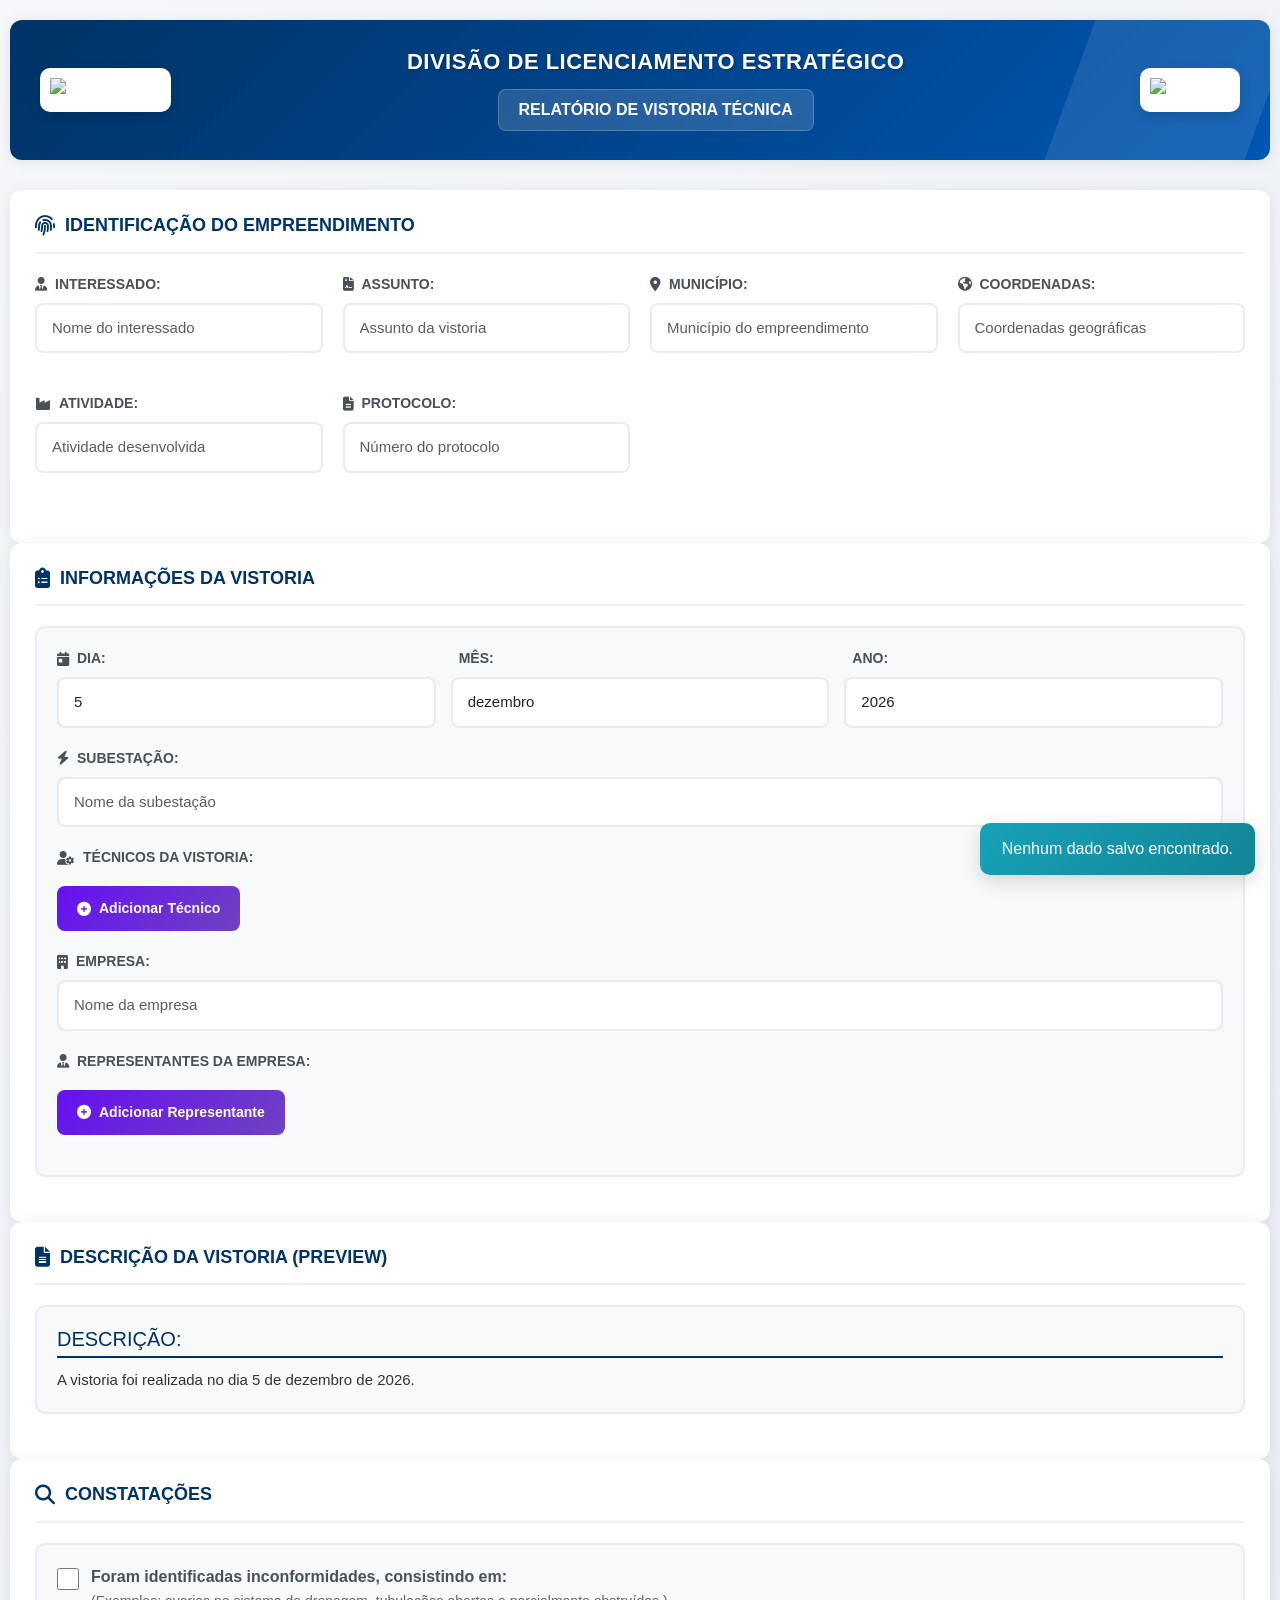
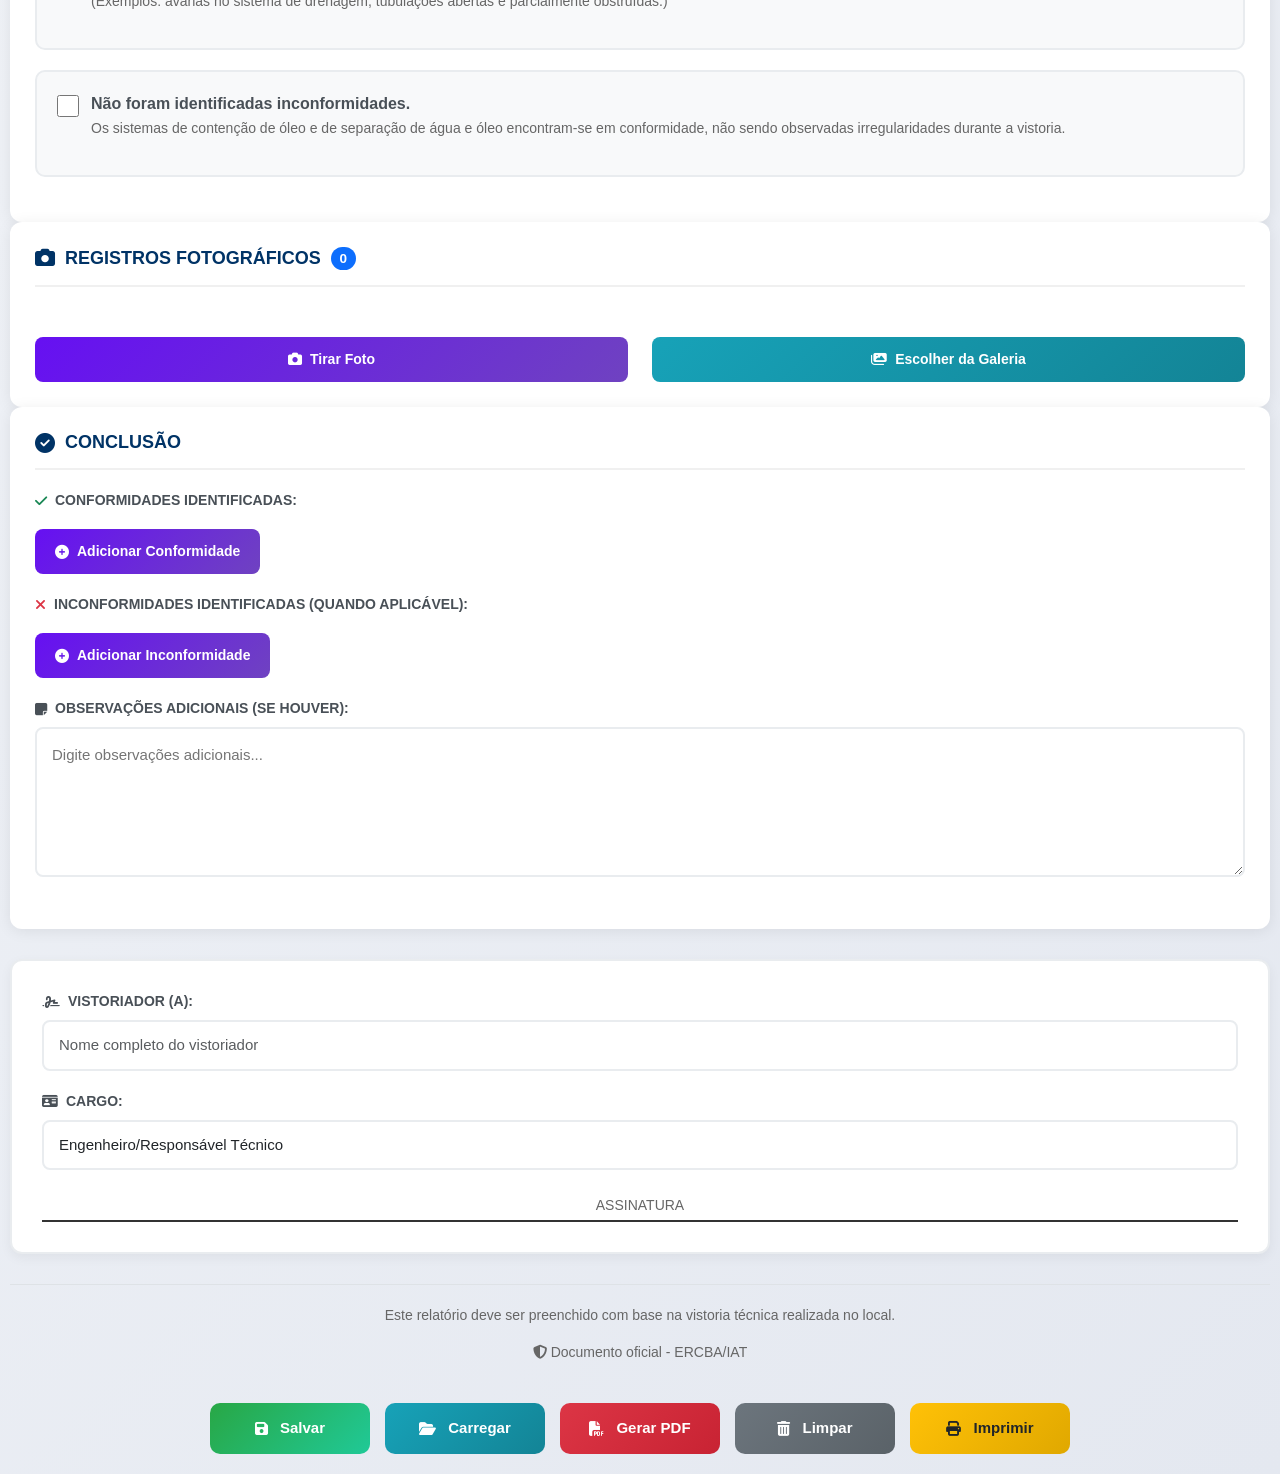
==== formulario1.html @ 63bc5446 "Update formulario1.html" ====
<!DOCTYPE html>
<html lang="pt-BR">
<head>
  <meta charset="UTF-8">
  <meta name="viewport" content="width=device-width, initial-scale=1.0">
  <title>Relatório de Vistoria Técnica - Subestação</title>
  <link href="https://cdn.jsdelivr.net/npm/bootstrap@5.1.3/dist/css/bootstrap.min.css" rel="stylesheet">
  <script src="https://cdnjs.cloudflare.com/ajax/libs/jspdf/2.5.1/jspdf.umd.min.js"></script>
  <link rel="stylesheet" href="https://cdnjs.cloudflare.com/ajax/libs/font-awesome/6.4.0/css/all.min.css">
  <style>
    :root {
      --primary-color: #003366;
      --secondary-color: #0056b3;
      --accent-color: #28a745;
      --light-bg: #f8fafc;
      --card-shadow: 0 2px 15px rgba(0, 0, 0, 0.08);
      --border-radius: 12px;
    }

    body {
      font-family: 'Arial', 'Segoe UI', 'Helvetica Neue', sans-serif;
      background: linear-gradient(135deg, #f5f7fa 0%, #e4e8f0 100%);
      min-height: 100vh;
      padding: 20px 10px;
      color: #333;
      -webkit-tap-highlight-color: transparent;
    }

    .dashboard-container {
      max-width: 1400px;
      margin: 0 auto;
    }

    /* Header Moderno com Logos nos lados */
    .dashboard-header {
      background: linear-gradient(135deg, var(--primary-color), var(--secondary-color));
      color: white;
      padding: 20px 30px;
      border-radius: var(--border-radius);
      margin-bottom: 30px;
      box-shadow: var(--card-shadow);
      position: relative;
      overflow: hidden;
      display: flex;
      align-items: center;
      justify-content: space-between;
      min-height: 140px;
    }

    .dashboard-header::before {
      content: '';
      position: absolute;
      top: 0;
      right: 0;
      width: 200px;
      height: 100%;
      background: rgba(255, 255, 255, 0.1);
      transform: skewX(-20deg);
      z-index: 1;
    }

    .logo-left, .logo-right {
      position: relative;
      z-index: 2;
      flex: 0 0 auto;
    }

    .logo-img {
      height: 90px;
      width: auto;
      object-fit: contain;
      background: white;
      padding: 10px;
      border-radius: 10px;
      box-shadow: 0 4px 12px rgba(0, 0, 0, 0.15);
      transition: transform 0.3s ease;
    }

    .logo-img:hover {
      transform: scale(1.05);
    }

    .org-info {
      position: relative;
      z-index: 2;
      text-align: center;
      flex: 1;
      padding: 0 30px;
    }

    .org-title {
      font-size: 22px;
      font-weight: 700;
      margin-bottom: 5px;
      letter-spacing: 0.5px;
      text-shadow: 1px 1px 3px rgba(0, 0, 0, 0.3);
      font-family: 'Arial', sans-serif;
    }

    .report-title {
      font-size: 16px;
      background: rgba(255, 255, 255, 0.15);
      padding: 8px 20px;
      border-radius: 8px;
      display: inline-block;
      margin-top: 8px;
      font-weight: 600;
      backdrop-filter: blur(10px);
      border: 1px solid rgba(255, 255, 255, 0.2);
      font-family: 'Arial', sans-serif;
    }

    /* Layout em Grid */
    .dashboard-grid {
      display: grid;
      grid-template-columns: 1fr;
      gap: 25px;
      margin-bottom: 30px;
    }

    /* Cards Modernos */
    .dashboard-card {
      background: white;
      border-radius: var(--border-radius);
      padding: 25px;
      box-shadow: var(--card-shadow);
      border: none;
      transition: transform 0.3s ease, box-shadow 0.3s ease;
      height: 100%;
    }

    .dashboard-card:hover {
      transform: translateY(-5px);
      box-shadow: 0 8px 25px rgba(0, 0, 0, 0.12);
    }

    .card-header {
      display: flex;
      align-items: center;
      justify-content: space-between;
      margin-bottom: 20px;
      padding-bottom: 15px;
      border-bottom: 2px solid #f0f0f0;
    }

    .card-title {
      font-size: 18px;
      font-weight: 700;
      color: var(--primary-color);
      margin: 0;
      display: flex;
      align-items: center;
      gap: 10px;
      font-family: 'Arial', sans-serif;
    }

    .card-title i {
      font-size: 20px;
    }

    /* Formulário */
    .form-grid {
      display: grid;
      grid-template-columns: repeat(auto-fit, minmax(280px, 1fr));
      gap: 20px;
      margin-bottom: 25px;
    }

    .form-group {
      margin-bottom: 20px;
    }

    .form-label {
      font-weight: 600;
      color: #495057;
      margin-bottom: 8px;
      font-size: 14px;
      display: flex;
      align-items: center;
      gap: 8px;
      font-family: 'Arial', sans-serif;
    }

    .form-control {
      border: 2px solid #e9ecef;
      border-radius: 8px;
      padding: 12px 15px;
      transition: all 0.3s;
      font-size: 15px;
      height: auto;
      -webkit-appearance: none;
      appearance: none;
      font-family: 'Arial', sans-serif;
    }

    .form-control:focus {
      border-color: var(--primary-color);
      box-shadow: 0 0 0 3px rgba(0, 51, 102, 0.1);
      outline: none;
    }

    /* Preview do texto gerado */
    .texto-preview {
      background: #f8f9fa;
      padding: 20px;
      border-radius: 10px;
      border: 2px solid #e9ecef;
      margin: 20px 0;
      font-size: 15px;
      line-height: 1.6;
      color: #333;
      text-align: justify;
      white-space: pre-line;
      max-height: 300px;
      overflow-y: auto;
      -webkit-overflow-scrolling: touch;
      font-family: 'Arial', sans-serif;
    }

    .texto-preview h5 {
      color: var(--primary-color);
      margin-bottom: 10px;
      border-bottom: 2px solid var(--primary-color);
      padding-bottom: 5px;
      font-family: 'Arial', sans-serif;
    }

    /* Checkboxes com descrição */
    .checkbox-group {
      display: flex;
      flex-direction: column;
      gap: 20px;
      margin: 20px 0;
    }

    .checkbox-container {
      background: #f8f9fa;
      padding: 20px;
      border-radius: 10px;
      border: 2px solid #e9ecef;
      transition: all 0.3s;
    }

    .checkbox-container.checked {
      border-color: var(--primary-color);
      background: rgba(0, 51, 102, 0.05);
    }

    .checkbox-option {
      display: flex;
      align-items: flex-start;
      gap: 12px;
      cursor: pointer;
      margin-bottom: 15px;
    }

    .checkbox-option input[type="checkbox"] {
      width: 22px;
      height: 22px;
      cursor: pointer;
      accent-color: var(--primary-color);
      margin-top: 3px;
      flex-shrink: 0;
    }

    .checkbox-text {
      margin: 0;
      cursor: pointer;
      font-weight: 500;
      color: #495057;
      line-height: 1.5;
      flex: 1;
      font-family: 'Arial', sans-serif;
    }

    .checkbox-description {
      margin-top: 15px;
      padding-left: 32px;
    }

    .checkbox-description textarea {
      width: 100%;
      min-height: 100px;
      border: 2px solid #e9ecef;
      border-radius: 8px;
      padding: 15px;
      font-size: 15px;
      resize: vertical;
      transition: all 0.3s;
      font-family: 'Arial', sans-serif;
      -webkit-appearance: none;
      appearance: none;
    }

    .checkbox-description textarea:focus {
      border-color: var(--primary-color);
      box-shadow: 0 0 0 3px rgba(0, 51, 102, 0.1);
      outline: none;
    }

    /* Textarea grandes */
    .large-textarea {
      min-height: 150px;
      width: 100%;
      border: 2px solid #e9ecef;
      border-radius: 8px;
      padding: 15px;
      font-size: 15px;
      resize: vertical;
      transition: all 0.3s;
      font-family: 'Arial', sans-serif;
      -webkit-appearance: none;
      appearance: none;
    }

    .large-textarea:focus {
      border-color: var(--primary-color);
      box-shadow: 0 0 0 3px rgba(0, 51, 102, 0.1);
      outline: none;
    }

    /* Lista de campos */
    .field-list {
      display: flex;
      flex-direction: column;
      gap: 15px;
      margin: 20px 0;
    }

    .field-item {
      display: flex;
      align-items: center;
      gap: 10px;
    }

    .field-number {
      background: var(--primary-color);
      color: white;
      width: 30px;
      height: 30px;
      border-radius: 50%;
      display: flex;
      align-items: center;
      justify-content: center;
      font-weight: bold;
      font-size: 14px;
      flex-shrink: 0;
      font-family: 'Arial', sans-serif;
    }

    .field-input {
      flex: 1;
      border: 2px solid #e9ecef;
      border-radius: 8px;
      padding: 12px 15px;
      font-size: 15px;
      transition: all 0.3s;
      -webkit-appearance: none;
      appearance: none;
      font-family: 'Arial', sans-serif;
    }

    .field-input:focus {
      border-color: var(--primary-color);
      box-shadow: 0 0 0 3px rgba(0, 51, 102, 0.1);
      outline: none;
    }

    /* Botões de Adicionar/Remover */
    .btn-add-field {
      background: linear-gradient(135deg, #6610f2, #6f42c1);
      color: white;
      padding: 12px 20px;
      border-radius: 8px;
      font-weight: 600;
      display: inline-flex;
      align-items: center;
      gap: 8px;
      transition: all 0.3s ease;
      border: none;
      cursor: pointer;
      font-size: 14px;
      margin-top: 10px;
      -webkit-tap-highlight-color: transparent;
      font-family: 'Arial', sans-serif;
    }

    .btn-add-field:hover {
      transform: translateY(-2px);
      box-shadow: 0 6px 15px rgba(102, 16, 242, 0.3);
    }

    .btn-remove-field {
      background: linear-gradient(135deg, #dc3545, #c82333);
      color: white;
      padding: 8px 14px;
      border-radius: 6px;
      font-weight: 500;
      display: inline-flex;
      align-items: center;
      gap: 5px;
      transition: all 0.3s ease;
      border: none;
      cursor: pointer;
      font-size: 12px;
      margin-left: 10px;
      flex-shrink: 0;
      -webkit-tap-highlight-color: transparent;
      font-family: 'Arial', sans-serif;
    }

    .btn-remove-field:hover {
      transform: translateY(-2px);
      box-shadow: 0 4px 10px rgba(220, 53, 69, 0.3);
    }

    /* Galeria de Fotos - MATRIZ DE 4 COLUNAS */
    .foto-gallery {
      display: grid;
      grid-template-columns: repeat(4, 1fr);
      gap: 15px;
      margin: 20px 0;
    }

    @media (max-width: 1200px) {
      .foto-gallery {
        grid-template-columns: repeat(3, 1fr);
      }
    }

    @media (max-width: 900px) {
      .foto-gallery {
        grid-template-columns: repeat(2, 1fr);
      }
    }

    @media (max-width: 600px) {
      .foto-gallery {
        grid-template-columns: 1fr;
      }
    }

    .foto-item {
      position: relative;
      border-radius: 8px;
      overflow: hidden;
      box-shadow: 0 3px 10px rgba(0, 0, 0, 0.1);
      transition: transform 0.3s ease;
      background: #f8f9fa;
      display: flex;
      flex-direction: column;
      height: 100%;
    }

    .foto-item:hover {
      transform: translateY(-5px);
      box-shadow: 0 5px 15px rgba(0, 0, 0, 0.2);
    }

    .foto-preview {
      width: 100%;
      height: 150px;
      background: #f8f9fa;
      display: flex;
      align-items: center;
      justify-content: center;
      color: #6c757d;
      overflow: hidden;
      position: relative;
    }

    .foto-preview::before {
      content: '';
      position: absolute;
      top: 0;
      left: 0;
      right: 0;
      bottom: 0;
      background: linear-gradient(45deg, rgba(0,0,0,0.02) 0%, rgba(0,0,0,0) 100%);
      pointer-events: none;
    }

    .foto-preview img {
      width: 100%;
      height: 100%;
      object-fit: cover;
      display: block;
      transition: transform 0.3s ease;
    }

    .foto-item:hover .foto-preview img {
      transform: scale(1.05);
    }

    .foto-actions {
      position: absolute;
      top: 10px;
      right: 10px;
      display: flex;
      gap: 5px;
      z-index: 10;
      opacity: 0;
      transition: opacity 0.3s ease;
    }

    .foto-item:hover .foto-actions {
      opacity: 1;
    }

    .foto-action-btn {
      background: rgba(0, 0, 0, 0.7);
      color: white;
      border: none;
      width: 32px;
      height: 32px;
      border-radius: 50%;
      display: flex;
      align-items: center;
      justify-content: center;
      cursor: pointer;
      transition: all 0.3s;
      font-size: 14px;
      -webkit-tap-highlight-color: transparent;
    }

    .foto-action-btn:hover {
      background: rgba(220, 53, 69, 0.9);
      transform: scale(1.1);
    }

    .foto-description {
      padding: 12px;
      background: white;
      border-top: 1px solid #e9ecef;
      flex-grow: 1;
    }

    .foto-description input {
      width: 100%;
      border: 1px solid #e9ecef;
      border-radius: 4px;
      padding: 8px 10px;
      font-size: 13px;
      -webkit-appearance: none;
      appearance: none;
      font-family: 'Arial', sans-serif;
      transition: all 0.3s;
    }

    .foto-description input:focus {
      border-color: var(--primary-color);
      outline: none;
      box-shadow: 0 0 0 2px rgba(0, 51, 102, 0.1);
    }

    .foto-number {
      position: absolute;
      top: 10px;
      left: 10px;
      background: var(--primary-color);
      color: white;
      width: 24px;
      height: 24px;
      border-radius: 50%;
      display: flex;
      align-items: center;
      justify-content: center;
      font-size: 12px;
      font-weight: bold;
      z-index: 10;
      box-shadow: 0 2px 5px rgba(0,0,0,0.2);
    }

    /* Botão de adicionar foto */
    .add-foto-btn {
      background: #f8f9fa;
      border: 2px dashed #6c757d;
      border-radius: 8px;
      width: 100%;
      min-height: 200px;
      display: flex;
      flex-direction: column;
      align-items: center;
      justify-content: center;
      color: #6c757d;
      cursor: pointer;
      transition: all 0.3s;
      -webkit-tap-highlight-color: transparent;
      padding: 20px;
      box-sizing: border-box;
      font-family: 'Arial', sans-serif;
    }

    .add-foto-btn:hover {
      border-color: var(--primary-color);
      color: var(--primary-color);
      background: rgba(0, 51, 102, 0.05);
    }

    .add-foto-btn i {
      font-size: 40px;
      margin-bottom: 15px;
    }

    .add-foto-btn span {
      font-size: 14px;
      font-weight: 600;
      text-align: center;
    }

    /* Input file invisível */
    .file-input-hidden {
      position: absolute;
      width: 1px;
      height: 1px;
      padding: 0;
      margin: -1px;
      overflow: hidden;
      clip: rect(0, 0, 0, 0);
      border: 0;
    }

    /* Assinatura */
    .assinatura-container {
      background: white;
      padding: 30px;
      border-radius: 12px;
      border: 2px solid #e9ecef;
      margin-top: 30px;
      box-shadow: 0 4px 12px rgba(0, 0, 0, 0.05);
    }

    .assinatura-line {
      height: 2px;
      background: #333;
      margin-top: 50px;
      position: relative;
    }

    .assinatura-text {
      position: absolute;
      top: -25px;
      left: 50%;
      transform: translateX(-50%);
      background: white;
      padding: 0 20px;
      font-weight: 500;
      color: #666;
      font-size: 14px;
      font-family: 'Arial', sans-serif;
    }

    /* Botões Modernos */
    .btn-group-custom {
      display: flex;
      gap: 15px;
      justify-content: center;
      margin-top: 40px;
      flex-wrap: wrap;
    }

    .btn-custom {
      padding: 14px 28px;
      border-radius: 10px;
      font-weight: 600;
      display: flex;
      align-items: center;
      gap: 12px;
      transition: all 0.3s ease;
      border: none;
      cursor: pointer;
      font-size: 15px;
      min-width: 160px;
      justify-content: center;
      -webkit-tap-highlight-color: transparent;
      font-family: 'Arial', sans-serif;
    }

    .btn-custom:active {
      transform: translateY(-2px);
    }

    .btn-save {
      background: linear-gradient(135deg, var(--accent-color), #20c997);
      color: white;
    }

    .btn-load {
      background: linear-gradient(135deg, #17a2b8, #138496);
      color: white;
    }

    .btn-pdf {
      background: linear-gradient(135deg, #dc3545, #c82333);
      color: white;
    }

    .btn-clear {
      background: linear-gradient(135deg, #6c757d, #5a6268);
      color: white;
    }

    .btn-print {
      background: linear-gradient(135deg, #ffc107, #e0a800);
      color: #212529;
    }

    /* Status Bar */
    .status-bar {
      position: fixed;
      bottom: 25px;
      right: 25px;
      background: var(--accent-color);
      color: white;
      padding: 14px 22px;
      border-radius: 10px;
      box-shadow: 0 6px 20px rgba(0, 0, 0, 0.15);
      display: none;
      z-index: 1000;
      font-weight: 500;
      animation: slideIn 0.3s ease;
      font-family: 'Arial', sans-serif;
    }

    @keyframes slideIn {
      from {
        transform: translateX(100%);
        opacity: 0;
      }
      to {
        transform: translateX(0);
        opacity: 1;
      }
    }

    /* Footer */
    .dashboard-footer {
      text-align: center;
      margin-top: 30px;
      padding-top: 20px;
      border-top: 1px solid #dee2e6;
      color: #666;
      font-size: 14px;
      font-family: 'Arial', sans-serif;
    }

    /* Seção de Data */
    .data-section {
      background: #f8f9fa;
      padding: 20px;
      border-radius: 10px;
      margin: 20px 0;
      border: 2px solid #e9ecef;
    }

    .data-grid {
      display: grid;
      grid-template-columns: repeat(auto-fit, minmax(200px, 1fr));
      gap: 15px;
      align-items: center;
    }

    /* Media Queries */
    @media (max-width: 1200px) {
      .dashboard-header {
        padding: 15px 20px;
        min-height: 120px;
      }
      .logo-img {
        height: 75px;
      }
      .org-title {
        font-size: 20px;
      }
    }

    @media (max-width: 992px) {
      .dashboard-header {
        flex-direction: column;
        gap: 15px;
        text-align: center;
        min-height: auto;
        padding: 20px;
      }
      .logo-img {
        height: 65px;
      }
      .org-info {
        padding: 0 15px;
      }
      .org-title {
        font-size: 18px;
      }
    }

    @media (max-width: 768px) {
      .org-title {
        font-size: 16px;
      }
      .logo-img {
        height: 55px;
      }
      .btn-custom {
        min-width: 140px;
        padding: 12px 20px;
        font-size: 14px;
      }
      .field-item {
        flex-direction: column;
        align-items: flex-start;
      }
      .field-input {
        width: 100%;
      }
      .btn-remove-field {
        align-self: flex-start;
        margin-left: 0;
        width: 100%;
        justify-content: center;
      }
    }

    @media print {
      .no-print {
        display: none !important;
      }
      body {
        background: white;
        padding: 0;
      }
      .dashboard-card {
        box-shadow: none;
        border: 1px solid #ddd;
      }
    }

    /* Ajustes específicos para iOS */
    @supports (-webkit-touch-callout: none) {
      .form-control,
      .field-input,
      textarea,
      input {
        font-size: 16px;
      }
    }
  </style>
</head>

<body>
  <div class="dashboard-container">
    <!-- Header Moderno com Logos nos Lados -->
    <div class="dashboard-header">
      <div class="logo-left">
        <img src="https://upload.wikimedia.org/wikipedia/pt/b/ba/Logo_IAT_PR.png" alt="Logo ERCBA" class="logo-img" id="logoLeft">
      </div>
      
      <div class="org-info">
        <h1 class="org-title">DIVISÃO DE LICENCIAMENTO ESTRATÉGICO</h1>
        <div class="report-title">RELATÓRIO DE VISTORIA TÉCNICA</div>
      </div>
      
      <div class="logo-right">
        <img src="https://image2url.com/r2/default/images/1770223607016-99c57976-38bc-462d-aaac-01c87703b919.png" alt="Logo IAT" class="logo-img" id="logoRight">
      </div>
    </div>

    <!-- Card de Identificação do Empreendimento -->
    <div class="dashboard-card">
      <div class="card-header">
        <h3 class="card-title">
          <i class="fas fa-fingerprint"></i>
          IDENTIFICAÇÃO DO EMPREENDIMENTO
        </h3>
      </div>
      
      <form id="formularioIdentificacao" onsubmit="event.preventDefault();">
        <div class="form-grid">
          <div class="form-group">
            <label class="form-label" for="interessado">
              <i class="fas fa-user-tie"></i> INTERESSADO:
            </label>
            <input type="text" id="interessado" class="form-control" 
                   placeholder="Nome do interessado" required>
          </div>
          
          <div class="form-group">
            <label class="form-label" for="assunto">
              <i class="fas fa-file-contract"></i> ASSUNTO:
            </label>
            <input type="text" id="assunto" class="form-control" 
                   placeholder="Assunto da vistoria" required>
          </div>
          
          <div class="form-group">
            <label class="form-label" for="municipio">
              <i class="fas fa-map-marker-alt"></i> MUNICÍPIO:
            </label>
            <input type="text" id="municipio" class="form-control" 
                   placeholder="Município do empreendimento" required>
          </div>
          
          <div class="form-group">
            <label class="form-label" for="coordenadas">
              <i class="fas fa-globe-americas"></i> COORDENADAS:
            </label>
            <input type="text" id="coordenadas" class="form-control" 
                   placeholder="Coordenadas geográficas" required>
          </div>
          
          <div class="form-group">
            <label class="form-label" for="atividade">
              <i class="fas fa-industry"></i> ATIVIDADE:
            </label>
            <input type="text" id="atividade" class="form-control" 
                   placeholder="Atividade desenvolvida" required>
          </div>
          
          <div class="form-group">
            <label class="form-label" for="protocolo">
              <i class="fas fa-file-alt"></i> PROTOCOLO:
            </label>
            <input type="text" id="protocolo" class="form-control" 
                   placeholder="Número do protocolo" required>
          </div>
        </div>
      </form>
    </div>

    <!-- Card de Informações da Vistoria -->
    <div class="dashboard-card">
      <div class="card-header">
        <h3 class="card-title">
          <i class="fas fa-clipboard-list"></i>
          INFORMAÇÕES DA VISTORIA
        </h3>
      </div>
      
      <div class="data-section">
        <div class="data-grid">
          <div class="form-group">
            <label class="form-label" for="dia">
              <i class="fas fa-calendar-day"></i> DIA:
            </label>
            <input type="number" id="dia" class="form-control" min="1" max="31" 
                   placeholder="DD" oninput="atualizarTextoGerado()">
          </div>
          
          <div class="form-group">
            <label class="form-label" for="mes">
              <i class="fas fa-calendar-month"></i> MÊS:
            </label>
            <input type="text" id="mes" class="form-control" 
                   placeholder="Mês" oninput="atualizarTextoGerado()">
          </div>
          
          <div class="form-group">
            <label class="form-label" for="ano">
              <i class="fas fa-calendar-year"></i> ANO:
            </label>
            <input type="number" id="ano" class="form-control" min="2000" max="2100" 
                   placeholder="AAAA" oninput="atualizarTextoGerado()">
          </div>
        </div>
        
        <div class="form-group">
          <label class="form-label" for="subestacao">
            <i class="fas fa-bolt"></i> SUBESTAÇÃO:
          </label>
          <input type="text" id="subestacao" class="form-control" 
                 placeholder="Nome da subestação" oninput="atualizarTextoGerado()">
        </div>
        
        <div class="form-group">
          <label class="form-label">
            <i class="fas fa-user-cog"></i> TÉCNICOS DA VISTORIA:
          </label>
          <div id="tecnicos-container"></div>
          <button type="button" class="btn-add-field no-print" onclick="adicionarTecnico()">
            <i class="fas fa-plus-circle"></i> Adicionar Técnico
          </button>
        </div>
        
        <div class="form-group">
          <label class="form-label" for="empresa">
            <i class="fas fa-building"></i> EMPRESA:
          </label>
          <input type="text" id="empresa" class="form-control" 
                 placeholder="Nome da empresa" oninput="atualizarTextoGerado()">
        </div>
        
        <div class="form-group">
          <label class="form-label">
            <i class="fas fa-user-tie"></i> REPRESENTANTES DA EMPRESA:
          </label>
          <div id="representantes-container"></div>
          <button type="button" class="btn-add-field no-print" onclick="adicionarRepresentante()">
            <i class="fas fa-plus-circle"></i> Adicionar Representante
          </button>
        </div>
      </div>
    </div>

    <!-- Card de Texto Gerado (Preview) -->
    <div class="dashboard-card">
      <div class="card-header">
        <h3 class="card-title">
          <i class="fas fa-file-alt"></i>
          DESCRIÇÃO DA VISTORIA (PREVIEW)
        </h3>
      </div>
      
      <div class="texto-preview" id="textoPreview">
        <h5>DESCRIÇÃO:</h5>
      </div>
    </div>

    <!-- Card de Constatações -->
    <div class="dashboard-card">
      <div class="card-header">
        <h3 class="card-title">
          <i class="fas fa-search"></i>
          CONSTATAÇÕES
        </h3>
      </div>
      
      <div class="checkbox-group">
        <div class="checkbox-container" id="container-inconformidades">
          <div class="checkbox-option">
            <input type="checkbox" id="inconformidades" name="constatacoes" value="inconformidades" onchange="atualizarTextoGerado()">
            <label for="inconformidades" class="checkbox-text">
              <strong>Foram identificadas inconformidades, consistindo em:</strong><br>
              <small style="color: #666;">(Exemplos: avarias no sistema de drenagem, tubulações abertas e parcialmente obstruídas.)</small>
            </label>
          </div>
          
          <div class="checkbox-description" id="desc-inconformidades">
            <textarea id="descricaoInconformidades" 
                      placeholder="Descreva detalhadamente as inconformidades identificadas..."
                      oninput="atualizarTextoGerado()"></textarea>
          </div>
        </div>
        
        <div class="checkbox-container" id="container-sem-inconformidades">
          <div class="checkbox-option">
            <input type="checkbox" id="semInconformidades" name="constatacoes" value="semInconformidades" onchange="atualizarTextoGerado()">
            <label for="semInconformidades" class="checkbox-text">
              <strong>Não foram identificadas inconformidades.</strong><br>
              <small style="color: #666;">Os sistemas de contenção de óleo e de separação de água e óleo encontram-se em conformidade, não sendo observadas irregularidades durante a vistoria.</small>
            </label>
          </div>
          
          <div class="checkbox-description" id="desc-sem-inconformidades">
            <textarea id="descricaoSemInconformidades" 
                      placeholder="Descreva as condições de conformidade observadas..."
                      oninput="atualizarTextoGerado()"></textarea>
          </div>
        </div>
      </div>
    </div>

    <!-- Card de Registros Fotográficos - MATRIZ DE 4 COLUNAS -->
    <div class="dashboard-card">
      <div class="card-header">
        <h3 class="card-title">
          <i class="fas fa-camera"></i>
          REGISTROS FOTOGRÁFICOS
          <span class="badge bg-primary rounded-pill" id="foto-counter">0</span>
        </h3>
      </div>
      
      <div class="foto-gallery" id="foto-gallery">
        <!-- Fotos serão adicionadas dinamicamente -->
      </div>
      
      <!-- Input file oculto -->
      <input type="file" id="fotoInput" class="file-input-hidden" accept="image/*" capture="environment" multiple>
      
      <div class="row no-print" style="margin-top: 20px;">
        <div class="col-md-6">
          <button type="button" class="btn-add-field" onclick="abrirCamera()" style="width: 100%; justify-content: center;">
            <i class="fas fa-camera"></i> Tirar Foto
          </button>
        </div>
        <div class="col-md-6">
          <button type="button" class="btn-add-field" onclick="abrirGaleria()" style="width: 100%; justify-content: center; background: linear-gradient(135deg, #17a2b8, #138496);">
            <i class="fas fa-images"></i> Escolher da Galeria
          </button>
        </div>
      </div>
    </div>

    <!-- Card de Conclusão -->
    <div class="dashboard-card">
      <div class="card-header">
        <h3 class="card-title">
          <i class="fas fa-check-circle"></i>
          CONCLUSÃO
        </h3>
      </div>
      
      <div class="form-group">
        <label class="form-label">
          <i class="fas fa-check text-success"></i> CONFORMIDADES IDENTIFICADAS:
        </label>
        <div id="conformidades-container"></div>
        <button type="button" class="btn-add-field no-print" onclick="adicionarConformidade()">
          <i class="fas fa-plus-circle"></i> Adicionar Conformidade
        </button>
      </div>
      
      <div class="form-group">
        <label class="form-label">
          <i class="fas fa-times text-danger"></i> INCONFORMIDADES IDENTIFICADAS (QUANDO APLICÁVEL):
        </label>
        <div id="inconformidades-container"></div>
        <button type="button" class="btn-add-field no-print" onclick="adicionarInconformidade()">
          <i class="fas fa-plus-circle"></i> Adicionar Inconformidade
        </button>
      </div>
      
      <div class="form-group">
        <label class="form-label" for="observacoesAdicionais">
          <i class="fas fa-sticky-note"></i> OBSERVAÇÕES ADICIONAIS (SE HOUVER):
        </label>
        <textarea id="observacoesAdicionais" class="large-textarea" 
                  placeholder="Digite observações adicionais..." oninput="atualizarStatusSalvamento()"></textarea>
      </div>
    </div>

    <!-- Card de Assinatura -->
    <div class="assinatura-container">
      <div class="form-group">
        <label class="form-label" for="assinaturaVistoriador">
          <i class="fas fa-signature"></i> VISTORIADOR (A):
        </label>
        <input type="text" id="assinaturaVistoriador" class="form-control" 
               placeholder="Nome completo do vistoriador" required oninput="atualizarStatusSalvamento()">
      </div>
      
      <div class="form-group">
        <label class="form-label" for="cargoVistoriador">
          <i class="fas fa-id-card"></i> CARGO:
        </label>
        <input type="text" id="cargoVistoriador" class="form-control" 
               value="Engenheiro/Responsável Técnico" required oninput="atualizarStatusSalvamento()">
      </div>
      
      <div class="assinatura-line">
        <div class="assinatura-text">ASSINATURA</div>
      </div>
    </div>

    <!-- Footer -->
    <div class="dashboard-footer">
      <p>Este relatório deve ser preenchido com base na vistoria técnica realizada no local.</p>
      <p><i class="fas fa-shield-alt"></i> Documento oficial - ERCBA/IAT</p>
    </div>

    <!-- Botões de Ação -->
    <div class="btn-group-custom no-print">
      <button type="button" class="btn-custom btn-save" onclick="salvarFormulario()">
        <i class="fas fa-save"></i> Salvar
      </button>
      <button type="button" class="btn-custom btn-load" onclick="carregarFormulario()">
        <i class="fas fa-folder-open"></i> Carregar
      </button>
      <button type="button" class="btn-custom btn-pdf" onclick="gerarPDF()">
        <i class="fas fa-file-pdf"></i> Gerar PDF
      </button>
      <button type="button" class="btn-custom btn-clear" onclick="limparFormulario()">
        <i class="fas fa-trash-alt"></i> Limpar
      </button>
      <button type="button" class="btn-custom btn-print" onclick="window.print()">
        <i class="fas fa-print"></i> Imprimir
      </button>
    </div>
  </div>

  <div class="status-bar" id="statusBar"></div>

  <script src="https://cdn.jsdelivr.net/npm/bootstrap@5.1.3/dist/js/bootstrap.bundle.min.js"></script>
  <script>
    // ============================================
    // CONFIGURAÇÕES DO PDF CONFORME ABNT
    // ============================================
    const PDF_CONFIG = {
      relatorioText: {
        linha1: "DIVISÃO DE LICENCIAMENTO ESTRATÉGICO",
        linha2: "INSTITUTO ÁGUA E TERRA - IAT",
        linha3: "RELATÓRIO DE VISTORIA TÉCNICA"
      },
      footerText: {
        linha1: "IAT - Instituto Água e Terra",
        linha2: "Rua Engenheiros Rebouças, 1206 | Rebouças | Curitiba/PR",
        linha3: "CEP: 80215.100 | Tel: 41 3213-3700"
      },
      colors: {
        primary: [0, 51, 102],
        secondary: [0, 86, 179],
        lightGray: [245, 245, 245],
        mediumGray: [200, 200, 200],
        darkGray: [80, 80, 80],
        tableHeader: [0, 51, 102],
        tableRow1: [250, 250, 250],
        tableRow2: [255, 255, 255],
        tableBorder: [180, 180, 180]
      },
      pageWidth: 210,
      marginLeft: 25,
      marginRight: 25,
      // Configurações ABNT
      font: "helvetica",
      fontSize: 12,
      lineHeight: 6
    };
    
    // ============================================
    // LOGOS FIXAS
    // ============================================
    const LOGOS = {
      headerLeft: "https://upload.wikimedia.org/wikipedia/pt/b/ba/Logo_IAT_PR.png",
      headerRight: "https://image2url.com/r2/default/images/1770223607016-99c57976-38bc-462d-aaac-01c87703b919.png",
      footerLogo: "https://image2url.com/r2/default/images/1770320351621-21df2145-4f19-473f-ab9e-1bb7c0eeb8dc.png"
    };
    
    // ============================================
    // DADOS DINÂMICOS DO FORMULÁRIO
    // ============================================
    let tecnicos = [];
    let representantes = [];
    let conformidades = [];
    let inconformidades = [];
    let fotos = [];
    
    // ============================================
    // DETECÇÃO DE IOS
    // ============================================
    const isIOS = /iPad|iPhone|iPod/.test(navigator.userAgent) && !window.MSStream;
    
    // ============================================
    // INICIALIZAÇÃO
    // ============================================
    document.addEventListener('DOMContentLoaded', function() {
      const hoje = new Date();
      const meses = [
        "janeiro", "fevereiro", "março", "abril", "maio", "junho",
        "julho", "agosto", "setembro", "outubro", "novembro", "dezembro"
      ];
      
      document.getElementById('dia').value = hoje.getDate();
      document.getElementById('mes').value = meses[hoje.getMonth()];
      document.getElementById('ano').value = hoje.getFullYear();
      
      // Configurar checkboxes
      const inconformidadesCheckbox = document.getElementById('inconformidades');
      const semInconformidadesCheckbox = document.getElementById('semInconformidades');
      
      document.getElementById('desc-inconformidades').style.display = 'none';
      document.getElementById('desc-sem-inconformidades').style.display = 'none';
      
      inconformidadesCheckbox.addEventListener('change', function() {
        if (this.checked) {
          semInconformidadesCheckbox.checked = false;
          document.getElementById('desc-inconformidades').style.display = 'block';
          document.getElementById('desc-sem-inconformidades').style.display = 'none';
          document.getElementById('container-inconformidades').classList.add('checked');
          document.getElementById('container-sem-inconformidades').classList.remove('checked');
        } else {
          document.getElementById('desc-inconformidades').style.display = 'none';
          document.getElementById('container-inconformidades').classList.remove('checked');
        }
        atualizarTextoGerado();
      });
      
      semInconformidadesCheckbox.addEventListener('change', function() {
        if (this.checked) {
          inconformidadesCheckbox.checked = false;
          document.getElementById('desc-sem-inconformidades').style.display = 'block';
          document.getElementById('desc-inconformidades').style.display = 'none';
          document.getElementById('container-sem-inconformidades').classList.add('checked');
          document.getElementById('container-inconformidades').classList.remove('checked');
        } else {
          document.getElementById('desc-sem-inconformidades').style.display = 'none';
          document.getElementById('container-sem-inconformidades').classList.remove('checked');
        }
        atualizarTextoGerado();
      });
      
      // Configurar input file
      const fotoInput = document.getElementById('fotoInput');
      fotoInput.addEventListener('change', function(e) {
        processarArquivos(e.target.files);
        this.value = '';
      });
      
      renderizarTecnicos();
      renderizarRepresentantes();
      renderizarConformidades();
      renderizarInconformidades();
      renderizarFotos();
      
      atualizarTextoGerado();
      
      setTimeout(() => {
        carregarFormulario();
      }, 500);
    });
    
    // ============================================
    // FUNÇÕES PARA CÂMERA/GALERIA
    // ============================================
    
    function abrirCamera() {
      const fotoInput = document.getElementById('fotoInput');
      if (isIOS) {
        fotoInput.setAttribute('capture', 'environment');
        fotoInput.removeAttribute('multiple');
      } else {
        fotoInput.removeAttribute('capture');
        fotoInput.removeAttribute('multiple');
      }
      fotoInput.click();
    }
    
    function abrirGaleria() {
      const fotoInput = document.getElementById('fotoInput');
      fotoInput.removeAttribute('capture');
      if (!isIOS) {
        fotoInput.setAttribute('multiple', 'multiple');
      }
      fotoInput.click();
    }
    
    function processarArquivos(arquivos) {
      if (!arquivos || arquivos.length === 0) return;
      
      const arquivosArray = Array.from(arquivos);
      
      arquivosArray.forEach((arquivo, index) => {
        if (!arquivo.type.startsWith('image/')) {
          mostrarStatus(`Arquivo ${index + 1} não é uma imagem`, 'error');
          return;
        }
        
        const reader = new FileReader();
        
        reader.onload = function(event) {
          const fotoData = {
            id: fotos.length,
            dataUrl: event.target.result,
            descricao: '',
            fileName: arquivo.name
          };
          
          fotos.push(fotoData);
          
          if (index === arquivosArray.length - 1) {
            renderizarFotos();
            atualizarTextoGerado();
            atualizarContadorFotos();
            mostrarStatus(`${arquivosArray.length} foto(s) adicionada(s) com sucesso!`);
          } else {
            renderizarFotos();
            atualizarContadorFotos();
          }
        };
        
        reader.onerror = function() {
          mostrarStatus(`Erro ao carregar imagem: ${arquivo.name}`, 'error');
        };
        
        reader.readAsDataURL(arquivo);
      });
    }
    
    // ============================================
    // FUNÇÕES PARA ADICIONAR ITENS DINÂMICOS
    // ============================================
    
    function adicionarTecnico() {
      const container = document.getElementById('tecnicos-container');
      const index = tecnicos.length;
      
      const div = document.createElement('div');
      div.className = 'field-item';
      div.innerHTML = `
        <div class="field-number">${index + 1}</div>
        <input type="text" class="field-input tecnico-input" 
               id="tecnico_${index}" 
               placeholder="Nome completo do técnico"
               oninput="atualizarTecnicoInput(${index})">
        <button type="button" class="btn-remove-field no-print" onclick="removerTecnico(${index})">
          <i class="fas fa-trash"></i> Remover
        </button>
      `;
      
      container.appendChild(div);
      tecnicos.push("");
      
      const input = document.getElementById(`tecnico_${index}`);
      setTimeout(() => {
        input.focus();
      }, 100);
      
      mostrarStatus('Novo técnico adicionado!');
    }
    
    function atualizarTecnicoInput(index) {
      const input = document.getElementById(`tecnico_${index}`);
      if (input) {
        tecnicos[index] = input.value;
        atualizarTextoGerado();
      }
    }
    
    function removerTecnico(index) {
      if (tecnicos.length <= 0) return;
      
      if (confirm('Tem certeza que deseja remover este técnico?')) {
        tecnicos.splice(index, 1);
        renderizarTecnicos();
        atualizarTextoGerado();
        mostrarStatus('Técnico removido!');
      }
    }
    
    function renderizarTecnicos() {
      const container = document.getElementById('tecnicos-container');
      container.innerHTML = '';
      
      tecnicos.forEach((item, index) => {
        const div = document.createElement('div');
        div.className = 'field-item';
        div.innerHTML = `
          <div class="field-number">${index + 1}</div>
          <input type="text" class="field-input tecnico-input" 
                 id="tecnico_${index}" 
                 value="${item || ''}"
                 placeholder="Nome completo do técnico"
                 oninput="atualizarTecnicoInput(${index})">
          <button type="button" class="btn-remove-field no-print" onclick="removerTecnico(${index})">
            <i class="fas fa-trash"></i> Remover
          </button>
        `;
        
        container.appendChild(div);
      });
    }
    
    function adicionarRepresentante() {
      const container = document.getElementById('representantes-container');
      const index = representantes.length;
      
      const div = document.createElement('div');
      div.className = 'field-item';
      div.innerHTML = `
        <div class="field-number">${index + 1}</div>
        <input type="text" class="field-input representante-input" 
               id="representante_${index}" 
               placeholder="Nome completo do representante"
               oninput="atualizarRepresentanteInput(${index})">
        <button type="button" class="btn-remove-field no-print" onclick="removerRepresentante(${index})">
          <i class="fas fa-trash"></i> Remover
        </button>
      `;
      
      container.appendChild(div);
      representantes.push("");
      
      const input = document.getElementById(`representante_${index}`);
      setTimeout(() => {
        input.focus();
      }, 100);
      
      mostrarStatus('Novo representante adicionado!');
    }
    
    function atualizarRepresentanteInput(index) {
      const input = document.getElementById(`representante_${index}`);
      if (input) {
        representantes[index] = input.value;
        atualizarTextoGerado();
      }
    }
    
    function removerRepresentante(index) {
      if (representantes.length <= 0) return;
      
      if (confirm('Tem certeza que deseja remover este representante?')) {
        representantes.splice(index, 1);
        renderizarRepresentantes();
        atualizarTextoGerado();
        mostrarStatus('Representante removido!');
      }
    }
    
    function renderizarRepresentantes() {
      const container = document.getElementById('representantes-container');
      container.innerHTML = '';
      
      representantes.forEach((item, index) => {
        const div = document.createElement('div');
        div.className = 'field-item';
        div.innerHTML = `
          <div class="field-number">${index + 1}</div>
          <input type="text" class="field-input representante-input" 
                 id="representante_${index}" 
                 value="${item || ''}"
                 placeholder="Nome completo do representante"
                 oninput="atualizarRepresentanteInput(${index})">
          <button type="button" class="btn-remove-field no-print" onclick="removerRepresentante(${index})">
            <i class="fas fa-trash"></i> Remover
          </button>
        `;
        
        container.appendChild(div);
      });
    }
    
    function adicionarConformidade() {
      const container = document.getElementById('conformidades-container');
      const index = conformidades.length;
      
      const div = document.createElement('div');
      div.className = 'field-item';
      div.innerHTML = `
        <div class="field-number">${index + 1}</div>
        <input type="text" class="field-input conformidade-input" 
               id="conformidade_${index}" 
               placeholder="Descreva a conformidade identificada..."
               oninput="atualizarConformidadeInput(${index})">
        <button type="button" class="btn-remove-field no-print" onclick="removerConformidade(${index})">
          <i class="fas fa-trash"></i> Remover
        </button>
      `;
      
      container.appendChild(div);
      conformidades.push("");
      
      const input = document.getElementById(`conformidade_${index}`);
      setTimeout(() => {
        input.focus();
      }, 100);
      
      mostrarStatus('Nova conformidade adicionada!');
    }
    
    function atualizarConformidadeInput(index) {
      const input = document.getElementById(`conformidade_${index}`);
      if (input) {
        conformidades[index] = input.value;
      }
    }
    
    function removerConformidade(index) {
      if (conformidades.length <= 0) return;
      
      if (confirm('Tem certeza que deseja remover esta conformidade?')) {
        conformidades.splice(index, 1);
        renderizarConformidades();
        mostrarStatus('Conformidade removida!');
      }
    }
    
    function renderizarConformidades() {
      const container = document.getElementById('conformidades-container');
      container.innerHTML = '';
      
      conformidades.forEach((item, index) => {
        const div = document.createElement('div');
        div.className = 'field-item';
        div.innerHTML = `
          <div class="field-number">${index + 1}</div>
          <input type="text" class="field-input conformidade-input" 
                 id="conformidade_${index}" 
                 value="${item || ''}"
                 placeholder="Descreva a conformidade identificada..."
                 oninput="atualizarConformidadeInput(${index})">
          <button type="button" class="btn-remove-field no-print" onclick="removerConformidade(${index})">
            <i class="fas fa-trash"></i> Remover
          </button>
        `;
        
        container.appendChild(div);
      });
    }
    
    function adicionarInconformidade() {
      const container = document.getElementById('inconformidades-container');
      const index = inconformidades.length;
      
      const div = document.createElement('div');
      div.className = 'field-item';
      div.innerHTML = `
        <div class="field-number">${index + 1}</div>
        <input type="text" class="field-input inconformidade-input" 
               id="inconformidade_${index}" 
               placeholder="Descreva a inconformidade identificada..."
               oninput="atualizarInconformidadeInput(${index})">
        <button type="button" class="btn-remove-field no-print" onclick="removerInconformidade(${index})">
          <i class="fas fa-trash"></i> Remover
        </button>
      `;
      
      container.appendChild(div);
      inconformidades.push("");
      
      const input = document.getElementById(`inconformidade_${index}`);
      setTimeout(() => {
        input.focus();
      }, 100);
      
      mostrarStatus('Nova inconformidade adicionada!');
    }
    
    function atualizarInconformidadeInput(index) {
      const input = document.getElementById(`inconformidade_${index}`);
      if (input) {
        inconformidades[index] = input.value;
      }
    }
    
    function removerInconformidade(index) {
      if (inconformidades.length <= 0) return;
      
      if (confirm('Tem certeza que deseja remover esta inconformidade?')) {
        inconformidades.splice(index, 1);
        renderizarInconformidades();
        mostrarStatus('Inconformidade removida!');
      }
    }
    
    function renderizarInconformidades() {
      const container = document.getElementById('inconformidades-container');
      container.innerHTML = '';
      
      inconformidades.forEach((item, index) => {
        const div = document.createElement('div');
        div.className = 'field-item';
        div.innerHTML = `
          <div class="field-number">${index + 1}</div>
          <input type="text" class="field-input inconformidade-input" 
                 id="inconformidade_${index}" 
                 value="${item || ''}"
                 placeholder="Descreva a inconformidade identificada..."
                 oninput="atualizarInconformidadeInput(${index})">
          <button type="button" class="btn-remove-field no-print" onclick="removerInconformidade(${index})">
            <i class="fas fa-trash"></i> Remover
          </button>
        `;
        
        container.appendChild(div);
      });
    }
    
    function removerFoto(index) {
      if (fotos.length <= 0) return;
      
      if (confirm('Tem certeza que deseja remover esta foto?')) {
        fotos.splice(index, 1);
        renderizarFotos();
        atualizarTextoGerado();
        atualizarContadorFotos();
        mostrarStatus('Foto removida!');
      }
    }
    
    function atualizarDescricaoFoto(index, descricao) {
      if (fotos[index]) {
        fotos[index].descricao = descricao;
      }
    }
    
    function atualizarContadorFotos() {
      const counter = document.getElementById('foto-counter');
      if (counter) {
        counter.textContent = fotos.length;
      }
    }
    
    function renderizarFotos() {
      const container = document.getElementById('foto-gallery');
      container.innerHTML = '';
      
      fotos.forEach((foto, index) => {
        const div = document.createElement('div');
        div.className = 'foto-item';
        div.innerHTML = `
          <div class="foto-preview">
            <img src="${foto.dataUrl}" alt="Foto ${index + 1}" loading="lazy">
            <div class="foto-number">${index + 1}</div>
          </div>
          <div class="foto-actions">
            <button class="foto-action-btn no-print" onclick="removerFoto(${index})" title="Remover foto">
              <i class="fas fa-trash"></i>
            </button>
          </div>
          <div class="foto-description">
            <input type="text" 
                   placeholder="Descrição da foto..." 
                   value="${foto.descricao || ''}"
                   oninput="atualizarDescricaoFoto(${index}, this.value)">
          </div>
        `;
        
        container.appendChild(div);
      });
      
      atualizarContadorFotos();
    }
    
    // ============================================
    // FUNÇÕES PRINCIPAIS
    // ============================================
    
    function atualizarTextoGerado() {
      const dia = document.getElementById('dia').value || '____';
      const mes = document.getElementById('mes').value || '__________';
      const ano = document.getElementById('ano').value || '______';
      const empresa = document.getElementById('empresa').value || '______________________________________';
      
      let listaTecnicos = '';
      if (tecnicos.length > 0) {
        const tecnicosValidos = tecnicos.filter(t => t.trim() !== '');
        if (tecnicosValidos.length > 0) {
          if (tecnicosValidos.length === 1) {
            listaTecnicos = `pelo técnico ${tecnicosValidos[0]}`;
          } else if (tecnicosValidos.length === 2) {
            listaTecnicos = `pelos técnicos ${tecnicosValidos[0]} e ${tecnicosValidos[1]}`;
          } else {
            const ultimo = tecnicosValidos.pop();
            listaTecnicos = `pelos técnicos ${tecnicosValidos.join(', ')} e ${ultimo}`;
          }
        }
      }
      
      let listaRepresentantes = '';
      if (representantes.length > 0) {
        const representantesValidos = representantes.filter(r => r.trim() !== '');
        if (representantesValidos.length > 0) {
          if (representantesValidos.length === 1) {
            listaRepresentantes = `pelo funcionário da ${empresa} ${representantesValidos[0]}`;
          } else if (representantesValidos.length === 2) {
            listaRepresentantes = `pelos funcionários da ${empresa} ${representantesValidos[0]} e ${representantesValidos[1]}`;
          } else {
            const ultimo = representantesValidos.pop();
            listaRepresentantes = `pelos funcionários da ${empresa} ${representantesValidos.join(', ')} e ${ultimo}`;
          }
        }
      }
      
      const temInconformidades = document.getElementById('inconformidades').checked;
      const semInconformidades = document.getElementById('semInconformidades').checked;
      const descInconformidades = document.getElementById('descricaoInconformidades').value || '';
      const descSemInconformidades = document.getElementById('descricaoSemInconformidades').value || '';
      
      let textoInconformidades = '';
      if (temInconformidades && descInconformidades) {
        textoInconformidades = `Na subestação foram encontradas algumas inconformidades como:
        ${descInconformidades.toLowerCase()}. `;
        if (semInconformidades || descSemInconformidades) {
          textoInconformidades += `Já no sistema de contenção de óleo e no sistema de separação de água e óleo não foram encontradas inconformidades.`;
        }
      } else if (semInconformidades) {
        if (descSemInconformidades) {
          textoInconformidades = descSemInconformidades;
        } else {
          textoInconformidades = 'Não foram encontradas inconformidades durante a vistoria.';
        }
      }
      
      let textoCompleto = `A vistoria foi realizada no dia ${dia} de ${mes} de ${ano}`;
      
      if (listaTecnicos) {
        textoCompleto += `, ${listaTecnicos}`;
      }
      
      if (listaRepresentantes) {
        textoCompleto += `, e acompanhada ${listaRepresentantes}`;
      }
      
      textoCompleto += `.`;
      
      if (textoInconformidades) {
        textoCompleto += ` ${textoInconformidades}`;
      }
      
      if (fotos.length > 0) {
        textoCompleto += ` Segue abaixo registros fotográficos do empreendimento:`;
      }
      
      const previewDiv = document.getElementById('textoPreview');
      previewDiv.innerHTML = `<h5>DESCRIÇÃO:</h5>${textoCompleto}`;
      
      if (!dia && !mes && !ano && tecnicos.length === 0) {
        previewDiv.innerHTML = `<h5>DESCRIÇÃO:</h5><p style="color: #666; font-style: italic;">Preencha as informações da vistoria para ver o texto gerado automaticamente.</p>`;
      }
    }
    
    function salvarFormulario() {
      const dados = {
        interessado: document.getElementById('interessado').value,
        assunto: document.getElementById('assunto').value,
        municipio: document.getElementById('municipio').value,
        coordenadas: document.getElementById('coordenadas').value,
        atividade: document.getElementById('atividade').value,
        protocolo: document.getElementById('protocolo').value,
        dia: document.getElementById('dia').value,
        mes: document.getElementById('mes').value,
        ano: document.getElementById('ano').value,
        subestacao: document.getElementById('subestacao').value,
        empresa: document.getElementById('empresa').value,
        tecnicos: tecnicos,
        representantes: representantes,
        inconformidadesCheck: document.getElementById('inconformidades').checked,
        semInconformidadesCheck: document.getElementById('semInconformidades').checked,
        descricaoInconformidades: document.getElementById('descricaoInconformidades').value,
        descricaoSemInconformidades: document.getElementById('descricaoSemInconformidades').value,
        fotos: fotos,
        conformidades: conformidades,
        inconformidades: inconformidades,
        observacoesAdicionais: document.getElementById('observacoesAdicionais').value,
        assinaturaVistoriador: document.getElementById('assinaturaVistoriador').value,
        cargoVistoriador: document.getElementById('cargoVistoriador').value
      };
      
      localStorage.setItem('relatorioVistoriaSubestacao', JSON.stringify(dados));
      mostrarStatus('Formulário salvo localmente!');
    }
    
    function carregarFormulario() {
      const dadosSalvos = localStorage.getItem('relatorioVistoriaSubestacao');
      if (!dadosSalvos) {
        mostrarStatus('Nenhum dado salvo encontrado.', 'info');
        return;
      }
      
      try {
        const dados = JSON.parse(dadosSalvos);
        
        document.getElementById('interessado').value = dados.interessado || '';
        document.getElementById('assunto').value = dados.assunto || '';
        document.getElementById('municipio').value = dados.municipio || '';
        document.getElementById('coordenadas').value = dados.coordenadas || '';
        document.getElementById('atividade').value = dados.atividade || '';
        document.getElementById('protocolo').value = dados.protocolo || '';
        document.getElementById('dia').value = dados.dia || '';
        document.getElementById('mes').value = dados.mes || '';
        document.getElementById('ano').value = dados.ano || '';
        document.getElementById('subestacao').value = dados.subestacao || '';
        document.getElementById('empresa').value = dados.empresa || '';
        
        tecnicos = dados.tecnicos || [];
        representantes = dados.representantes || [];
        
        document.getElementById('inconformidades').checked = dados.inconformidadesCheck || false;
        document.getElementById('semInconformidades').checked = dados.semInconformidadesCheck || false;
        document.getElementById('descricaoInconformidades').value = dados.descricaoInconformidades || '';
        document.getElementById('descricaoSemInconformidades').value = dados.descricaoSemInconformidades || '';
        
        if (dados.inconformidadesCheck) {
          document.getElementById('inconformidades').dispatchEvent(new Event('change'));
        } else if (dados.semInconformidadesCheck) {
          document.getElementById('semInconformidades').dispatchEvent(new Event('change'));
        }
        
        fotos = dados.fotos || [];
        conformidades = dados.conformidades || [];
        inconformidades = dados.inconformidades || [];
        document.getElementById('observacoesAdicionais').value = dados.observacoesAdicionais || '';
        document.getElementById('assinaturaVistoriador').value = dados.assinaturaVistoriador || '';
        document.getElementById('cargoVistoriador').value = dados.cargoVistoriador || 'Engenheiro/Responsável Técnico';
        
        renderizarTecnicos();
        renderizarRepresentantes();
        renderizarConformidades();
        renderizarInconformidades();
        renderizarFotos();
        
        atualizarTextoGerado();
        atualizarContadorFotos();
        
        mostrarStatus('Dados carregados com sucesso!');
      } catch (e) {
        console.error('Erro ao carregar dados:', e);
        mostrarStatus('Erro ao carregar dados salvos', 'error');
      }
    }
    
    // Função principal para gerar PDF com formatação ABNT
    function gerarPDF() {
      mostrarStatus('Gerando PDF conforme normas ABNT...', 'info');
      
      try {
        if (typeof window.jspdf === 'undefined') {
          mostrarStatus('Erro: Biblioteca jsPDF não carregada', 'error');
          return;
        }
        
        const { jsPDF } = window.jspdf;
        const pdf = new jsPDF('p', 'mm', 'a4');
        const pageWidth = 210;
        const marginLeft = 25;
        const marginRight = 25;
        const contentWidth = pageWidth - marginLeft - marginRight;
        let yPos = 25;
        
        // Configurações ABNT
        const fontSize = 12;
        const lineHeight = 6;
        
        // Função para adicionar cabeçalho
        function adicionarCabecalho() {
          try {
            if (LOGOS.headerLeft) {
              pdf.addImage(LOGOS.headerLeft, 'PNG', marginLeft, 10, 25, 20);
            }
            if (LOGOS.headerRight) {
              pdf.addImage(LOGOS.headerRight, 'PNG', pageWidth - marginRight - 20, 10, 20, 18);
            }
          } catch (e) {
            console.log('Logos não carregadas no PDF');
          }
          
          pdf.setFont(PDF_CONFIG.font, "bold");
          pdf.setFontSize(14);
          pdf.setTextColor(...PDF_CONFIG.colors.primary);
          pdf.text(PDF_CONFIG.relatorioText.linha1, pageWidth / 2, 15, { align: 'center' });
          
          pdf.setFontSize(12);
          pdf.text(PDF_CONFIG.relatorioText.linha2, pageWidth / 2, 22, { align: 'center' });
          
          pdf.setFontSize(12);
          pdf.setFont(PDF_CONFIG.font, "normal");
          pdf.text(PDF_CONFIG.relatorioText.linha3, pageWidth / 2, 29, { align: 'center' });
          
          pdf.setDrawColor(...PDF_CONFIG.colors.primary);
          pdf.setLineWidth(0.3);
          pdf.line(marginLeft, 34, pageWidth - marginRight, 34);
        }
        
        // Função para adicionar rodapé
        function adicionarRodape(paginaAtual, totalPaginas) {
          const hoje = new Date().toLocaleDateString('pt-BR');
          
          pdf.setDrawColor(...PDF_CONFIG.colors.mediumGray);
          pdf.setLineWidth(0.2);
          pdf.line(marginLeft, 277, pageWidth - marginRight, 277);
          
          pdf.setFontSize(8);
          pdf.setFont(PDF_CONFIG.font, "normal");
          pdf.setTextColor(...PDF_CONFIG.colors.darkGray);
          
          pdf.text(PDF_CONFIG.footerText.linha1, marginLeft, 283);
          pdf.text(PDF_CONFIG.footerText.linha2, marginLeft, 288);
          pdf.text(PDF_CONFIG.footerText.linha3, marginLeft, 293);
          
          pdf.text(`Gerado em: ${hoje}`, pageWidth / 2, 293, { align: 'center' });
          pdf.text(`Página ${paginaAtual} de ${totalPaginas}`, pageWidth - marginRight, 293, { align: 'right' });
        }
        
        // Função para verificar necessidade de nova página
        function verificarNovaPagina(alturaNecessaria) {
          if (yPos + alturaNecessaria > 270) {
            const paginaAtual = pdf.internal.getNumberOfPages();
            adicionarRodape(paginaAtual, paginaAtual + 1);
            pdf.addPage();
            adicionarCabecalho();
            yPos = 40;
            return true;
          }
          return false;
        }
        
        // Função para adicionar texto formatado
        function adicionarTexto(texto, negrito = false) {
          if (!texto) return;
          
          pdf.setFont(PDF_CONFIG.font, negrito ? "bold" : "normal");
          pdf.setFontSize(fontSize);
          pdf.setTextColor(0, 0, 0);
          
          const lines = pdf.splitTextToSize(texto, contentWidth);
          
          for (let i = 0; i < lines.length; i++) {
            if (yPos > 270) {
              const paginaAtual = pdf.internal.getNumberOfPages();
              adicionarRodape(paginaAtual, paginaAtual + 1);
              pdf.addPage();
              adicionarCabecalho();
              yPos = 40;
            }
            pdf.text(lines[i], marginLeft, yPos);
            yPos += lineHeight;
          }
          yPos += 2;
        }
        
        // Função para criar título de seção
        function adicionarTitulo(texto) {
          verificarNovaPagina(10);
          pdf.setFont(PDF_CONFIG.font, "bold");
          pdf.setFontSize(14);
          pdf.setTextColor(...PDF_CONFIG.colors.primary);
          pdf.text(texto, marginLeft, yPos);
          yPos += lineHeight + 2;
        }
        
        // Função para criar tabela elegante
        function criarTabelaIdentificacao() {
          const dados = [
            { label: 'INTERESSADO', valor: document.getElementById('interessado').value || 'Não informado' },
            { label: 'ASSUNTO', valor: document.getElementById('assunto').value || 'Não informado' },
            { label: 'MUNICÍPIO', valor: document.getElementById('municipio').value || 'Não informado' },
            { label: 'COORDENADAS', valor: document.getElementById('coordenadas').value || 'Não informado' },
            { label: 'ATIVIDADE', valor: document.getElementById('atividade').value || 'Não informado' },
            { label: 'PROTOCOLO', valor: document.getElementById('protocolo').value || 'Não informado' }
          ];
          
          const col1Width = 45;
          const col2Width = contentWidth - col1Width;
          const rowHeight = 8;
          
          pdf.setFont(PDF_CONFIG.font, "bold");
          pdf.setFontSize(12);
          pdf.setTextColor(...PDF_CONFIG.colors.primary);
          pdf.text("IDENTIFICAÇÃO DO EMPREENDIMENTO", marginLeft, yPos);
          yPos += 4;
          
          // Cabeçalho da tabela
          pdf.setFillColor(...PDF_CONFIG.colors.primary);
          pdf.rect(marginLeft, yPos, col1Width, rowHeight, 'F');
          pdf.rect(marginLeft + col1Width, yPos, col2Width, rowHeight, 'F');
          
          pdf.setFont(PDF_CONFIG.font, "bold");
          pdf.setFontSize(10);
          pdf.setTextColor(255, 255, 255);
          pdf.text("Campo", marginLeft + 2, yPos + 5);
          pdf.text("Valor", marginLeft + col1Width + 2, yPos + 5);
          
          yPos += rowHeight;
          
          dados.forEach((item, index) => {
            if (index % 2 === 0) {
              pdf.setFillColor(...PDF_CONFIG.colors.lightGray);
            } else {
              pdf.setFillColor(255, 255, 255);
            }
            
            pdf.rect(marginLeft, yPos, col1Width, rowHeight, 'F');
            pdf.rect(marginLeft + col1Width, yPos, col2Width, rowHeight, 'F');
            
            pdf.setDrawColor(...PDF_CONFIG.colors.tableBorder);
            pdf.setLineWidth(0.1);
            pdf.rect(marginLeft, yPos, col1Width, rowHeight);
            pdf.rect(marginLeft + col1Width, yPos, col2Width, rowHeight);
            
            pdf.setFont(PDF_CONFIG.font, "bold");
            pdf.setFontSize(9);
            pdf.setTextColor(...PDF_CONFIG.colors.primary);
            pdf.text(item.label, marginLeft + 2, yPos + 5);
            
            pdf.setFont(PDF_CONFIG.font, "normal");
            pdf.setTextColor(0, 0, 0);
            const valorTruncado = item.valor.length > 45 ? item.valor.substring(0, 42) + '...' : item.valor;
            pdf.text(valorTruncado, marginLeft + col1Width + 2, yPos + 5);
            
            yPos += rowHeight;
          });
          
          yPos += 5;
        }
        
        // Função para adicionar imagem ao PDF
        function adicionarImagemAoPDF(dataUrl, descricao, index) {
          return new Promise((resolve) => {
            try {
              const img = new Image();
              
              img.onload = function() {
                try {
                  const maxWidth = 140;
                  const maxHeight = 80;
                  
                  let width = this.width;
                  let height = this.height;
                  
                  const ratio = Math.min(maxWidth / width, maxHeight / height);
                  width = width * ratio;
                  height = height * ratio;
                  
                  const xPos = (pageWidth - width) / 2;
                  
                  if (yPos + height + 25 > 270) {
                    const paginaAtual = pdf.internal.getNumberOfPages();
                    adicionarRodape(paginaAtual, paginaAtual + 1);
                    pdf.addPage();
                    adicionarCabecalho();
                    yPos = 40;
                  }
                  
                  pdf.setFont(PDF_CONFIG.font, "bold");
                  pdf.setFontSize(11);
                  pdf.setTextColor(...PDF_CONFIG.colors.primary);
                  pdf.text(`Foto ${index + 1}: ${descricao || 'Registro fotográfico'}`, 
                          pageWidth / 2, yPos, { align: 'center' });
                  yPos += 6;
                  
                  pdf.addImage(dataUrl, 'JPEG', xPos, yPos, width, height);
                  
                  yPos += height + 10;
                  resolve();
                } catch (error) {
                  console.error('Erro ao adicionar imagem:', error);
                  pdf.setFont(PDF_CONFIG.font, "normal");
                  pdf.setFontSize(10);
                  pdf.setTextColor(0, 0, 0);
                  pdf.text(`[Erro ao carregar foto ${index + 1}]`, marginLeft, yPos);
                  yPos += lineHeight;
                  resolve();
                }
              };
              
              img.onerror = function() {
                pdf.setFont(PDF_CONFIG.font, "normal");
                pdf.setFontSize(10);
                pdf.setTextColor(0, 0, 0);
                pdf.text(`[Erro ao carregar foto ${index + 1}]`, marginLeft, yPos);
                yPos += lineHeight;
                resolve();
              };
              
              img.src = dataUrl;
              
            } catch (error) {
              console.error('Erro geral:', error);
              yPos += 10;
              resolve();
            }
          });
        }
        
        // Função principal assíncrona
        const gerarPDFAssincrono = async () => {
          adicionarCabecalho();
          yPos = 45;
          
          // Título principal
          pdf.setFont(PDF_CONFIG.font, "bold");
          pdf.setFontSize(16);
          pdf.setTextColor(...PDF_CONFIG.colors.primary);
          pdf.text('RELATÓRIO DE VISTORIA TÉCNICA', pageWidth / 2, yPos, { align: 'center' });
          yPos += lineHeight + 4;
          
          // Tabela de identificação
          criarTabelaIdentificacao();
          
          // Descrição da vistoria
          adicionarTitulo('DESCRIÇÃO DA VISTORIA');
          
          const textoPreview = document.getElementById('textoPreview').innerText.replace('DESCRIÇÃO:', '').trim();
          adicionarTexto(textoPreview || 'Nenhuma descrição disponível.');
          
          yPos += 2;
          
          // Constatações
          adicionarTitulo('CONSTATAÇÕES');
          
          const temInconformidades = document.getElementById('inconformidades').checked;
          const semInconformidades = document.getElementById('semInconformidades').checked;
          const descInconformidades = document.getElementById('descricaoInconformidades').value || '';
          const descSemInconformidades = document.getElementById('descricaoSemInconformidades').value || '';
          
          if (temInconformidades && descInconformidades) {
            adicionarTexto(descInconformidades);
          } else if (semInconformidades) {
            adicionarTexto(descSemInconformidades || 'Não foram identificadas inconformidades durante a vistoria.');
          } else {
            adicionarTexto('Nenhuma constatação registrada.');
          }
          
          yPos += 2;
          
          // Registros fotográficos
          if (fotos.length > 0) {
            adicionarTitulo('REGISTROS FOTOGRÁFICOS');
            
            pdf.setFont(PDF_CONFIG.font, "normal");
            pdf.setFontSize(fontSize);
            pdf.setTextColor(0, 0, 0);
            pdf.text(`Total de ${fotos.length} foto(s) registrada(s):`, marginLeft, yPos);
            yPos += lineHeight + 4;
            
            for (let i = 0; i < fotos.length; i++) {
              await adicionarImagemAoPDF(fotos[i].dataUrl, fotos[i].descricao, i);
            }
          }
          
          // Conclusão
          adicionarTitulo('CONCLUSÃO');
          
          pdf.setFont(PDF_CONFIG.font, "normal");
          pdf.setFontSize(fontSize);
          pdf.setTextColor(0, 0, 0);
          pdf.text('Com base na vistoria técnica realizada, conclui-se que:', marginLeft, yPos);
          yPos += lineHeight + 2;
          
          // Conformidades
          const conformidadesValidas = conformidades.filter(c => c && c.trim() !== '');
          if (conformidadesValidas.length > 0) {
            pdf.setFont(PDF_CONFIG.font, "bold");
            pdf.setTextColor(...PDF_CONFIG.colors.primary);
            pdf.text('Conformidades identificadas:', marginLeft, yPos);
            yPos += lineHeight;
            
            pdf.setFont(PDF_CONFIG.font, "normal");
            pdf.setTextColor(0, 0, 0);
            
            conformidadesValidas.forEach((conformidade, index) => {
              adicionarTexto(`${index + 1}. ${conformidade}`);
            });
            
            yPos += 2;
          }
          
          // Inconformidades
          const inconformidadesValidas = inconformidades.filter(i => i && i.trim() !== '');
          if (inconformidadesValidas.length > 0) {
            pdf.setFont(PDF_CONFIG.font, "bold");
            pdf.setTextColor(...PDF_CONFIG.colors.primary);
            pdf.text('Inconformidades identificadas:', marginLeft, yPos);
            yPos += lineHeight;
            
            pdf.setFont(PDF_CONFIG.font, "normal");
            pdf.setTextColor(0, 0, 0);
            
            inconformidadesValidas.forEach((inconformidade, index) => {
              adicionarTexto(`${index + 1}. ${inconformidade}`);
            });
            
            yPos += 2;
          }
          
          // Observações adicionais
          const observacoes = document.getElementById('observacoesAdicionais').value;
          if (observacoes && observacoes.trim() !== '') {
            pdf.setFont(PDF_CONFIG.font, "bold");
            pdf.setTextColor(...PDF_CONFIG.colors.primary);
            pdf.text('Observações adicionais:', marginLeft, yPos);
            yPos += lineHeight;
            
            pdf.setFont(PDF_CONFIG.font, "normal");
            pdf.setTextColor(0, 0, 0);
            adicionarTexto(observacoes);
          }
          
          // Assinatura
          verificarNovaPagina(30);
          pdf.setFont(PDF_CONFIG.font, "bold");
          pdf.setFontSize(14);
          pdf.setTextColor(...PDF_CONFIG.colors.primary);
          pdf.text('ASSINATURA', marginLeft, yPos);
          yPos += lineHeight + 4;
          
          const vistoriador = document.getElementById('assinaturaVistoriador').value || '______________________';
          const cargo = document.getElementById('cargoVistoriador').value || 'Engenheiro/Responsável Técnico';
          
          pdf.setFont(PDF_CONFIG.font, "normal");
          pdf.setFontSize(fontSize);
          pdf.setTextColor(0, 0, 0);
          pdf.text(`Vistoriador(a): ${vistoriador}`, marginLeft, yPos);
          yPos += lineHeight;
          pdf.text(`Cargo: ${cargo}`, marginLeft, yPos);
          yPos += lineHeight + 5;
          
          // Linha de assinatura
          pdf.setDrawColor(...PDF_CONFIG.colors.primary);
          pdf.setLineWidth(0.3);
          pdf.line(marginLeft, yPos, pageWidth - marginRight, yPos);
          yPos += 4;
          pdf.setFont(PDF_CONFIG.font, "normal");
          pdf.setFontSize(9);
          pdf.setTextColor(...PDF_CONFIG.colors.darkGray);
          pdf.text('Assinatura', pageWidth / 2, yPos, { align: 'center' });
          
          // Adicionar rodapé em todas as páginas
          const totalPaginas = pdf.internal.getNumberOfPages();
          for (let i = 1; i <= totalPaginas; i++) {
            pdf.setPage(i);
            adicionarRodape(i, totalPaginas);
          }
          
          // Salvar PDF
          const protocolo = document.getElementById('protocolo').value || 'sem_protocolo';
          const data = new Date();
          const timestamp = `${data.getDate()}${data.getMonth()+1}${data.getFullYear()}_${data.getHours()}${data.getMinutes()}`;
          const nomeArquivo = `Relatorio_Vistoria_${protocolo.replace(/\s+/g, '_')}_${timestamp}.pdf`;
          
          pdf.save(nomeArquivo);
          mostrarStatus('PDF gerado com formatação ABNT!');
        };
        
        gerarPDFAssincrono().catch(error => {
          console.error('Erro na geração do PDF:', error);
          mostrarStatus(`Erro ao gerar PDF: ${error.message}`, 'error');
        });
        
      } catch (error) {
        console.error('Erro ao iniciar geração do PDF:', error);
        mostrarStatus(`Erro ao gerar PDF: ${error.message}`, 'error');
      }
    }
    
    function limparFormulario() {
      if (confirm('Tem certeza que deseja limpar todo o formulário? Todos os dados serão perdidos.')) {
        document.getElementById('formularioIdentificacao').reset();
        
        const hoje = new Date();
        const meses = [
          "janeiro", "fevereiro", "março", "abril", "maio", "junho",
          "julho", "agosto", "setembro", "outubro", "novembro", "dezembro"
        ];
        
        document.getElementById('dia').value = hoje.getDate();
        document.getElementById('mes').value = meses[hoje.getMonth()];
        document.getElementById('ano').value = hoje.getFullYear();
        
        document.getElementById('subestacao').value = '';
        document.getElementById('empresa').value = '';
        
        document.getElementById('inconformidades').checked = false;
        document.getElementById('semInconformidades').checked = false;
        document.getElementById('desc-inconformidades').style.display = 'none';
        document.getElementById('desc-sem-inconformidades').style.display = 'none';
        document.getElementById('container-inconformidades').classList.remove('checked');
        document.getElementById('container-sem-inconformidades').classList.remove('checked');
        
        document.getElementById('descricaoInconformidades').value = '';
        document.getElementById('descricaoSemInconformidades').value = '';
        document.getElementById('observacoesAdicionais').value = '';
        
        tecnicos = [];
        representantes = [];
        conformidades = [];
        inconformidades = [];
        fotos = [];
        
        renderizarTecnicos();
        renderizarRepresentantes();
        renderizarConformidades();
        renderizarInconformidades();
        renderizarFotos();
        atualizarContadorFotos();
        
        document.getElementById('assinaturaVistoriador').value = '';
        document.getElementById('cargoVistoriador').value = 'Engenheiro/Responsável Técnico';
        
        atualizarTextoGerado();
        
        localStorage.removeItem('relatorioVistoriaSubestacao');
        
        mostrarStatus('Formulário limpo com sucesso!');
      }
    }
    
    function mostrarStatus(mensagem, tipo = 'success') {
      const statusBar = document.getElementById('statusBar');
      statusBar.textContent = mensagem;
      statusBar.style.display = 'block';
      
      if (tipo === 'error') {
        statusBar.style.background = 'linear-gradient(135deg, #dc3545, #c82333)';
      } else if (tipo === 'info') {
        statusBar.style.background = 'linear-gradient(135deg, #17a2b8, #138496)';
      } else {
        statusBar.style.background = 'linear-gradient(135deg, var(--accent-color), #20c997)';
      }
      
      setTimeout(() => {
        statusBar.style.display = 'none';
      }, 3000);
    }
    
    // Auto-save a cada 30 segundos
    setInterval(() => {
      if (document.getElementById('interessado').value ||
          document.getElementById('protocolo').value) {
        salvarFormulario();
      }
    }, 30000);
    
    window.addEventListener('beforeunload', function(e) {
      if (document.getElementById('interessado').value ||
          document.getElementById('protocolo').value) {
        salvarFormulario();
      }
    });
  </script>
</body>
</html>
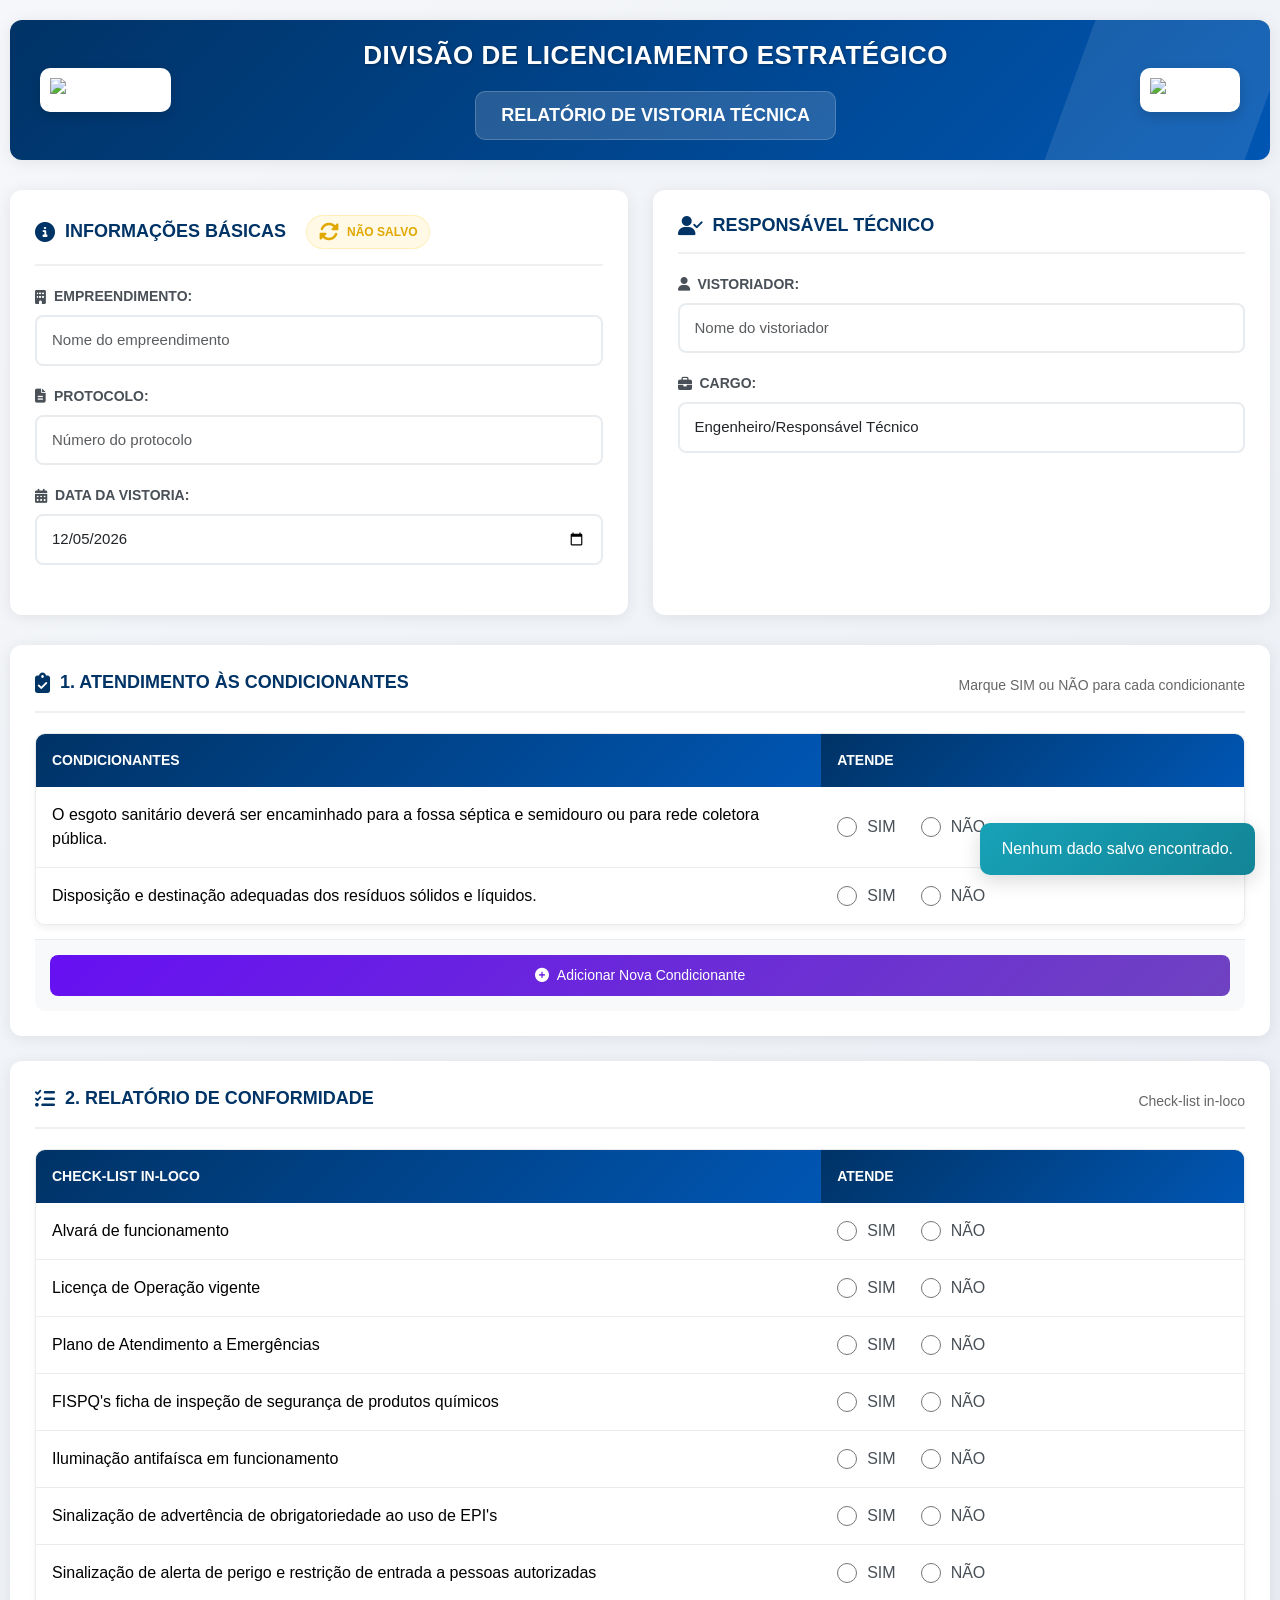
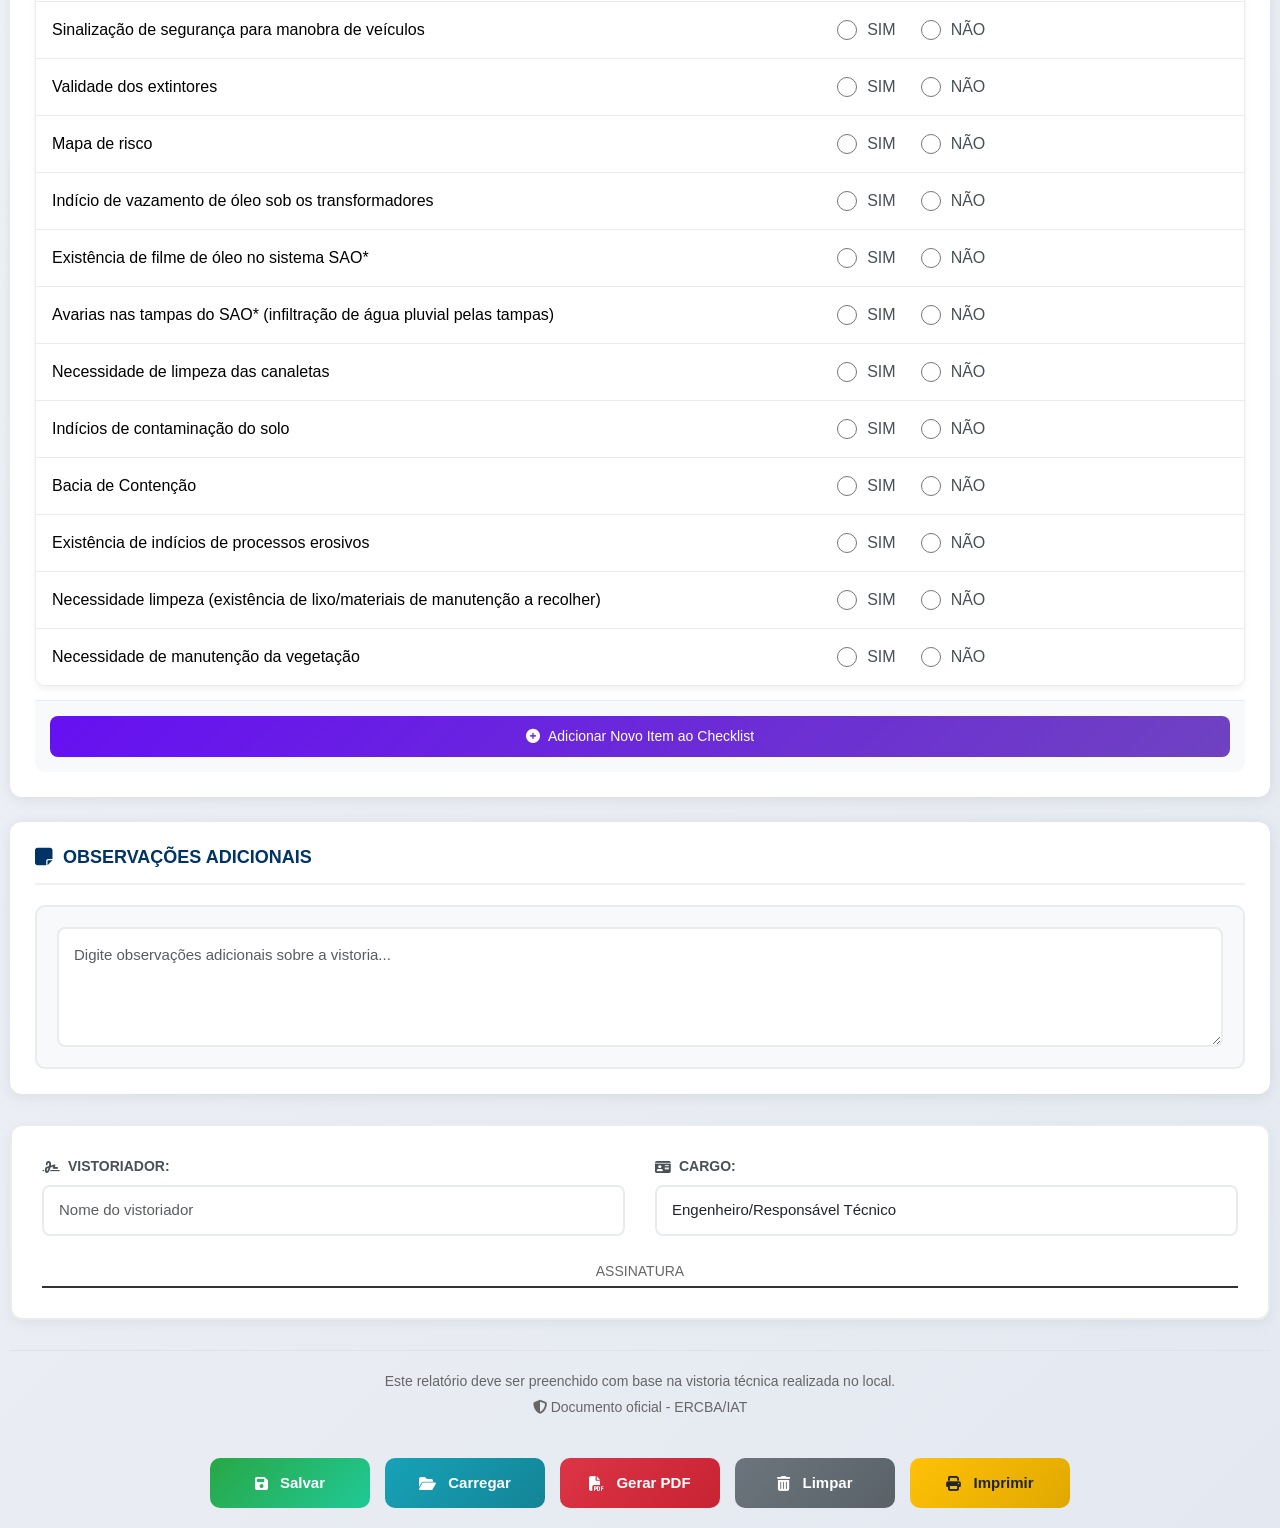
==== commit 2ef5b67d: "Update formulario1.html" ====
--- a/formulario1.html
+++ b/formulario1.html
@@ -3,7 +3,7 @@
 <head>
   <meta charset="UTF-8">
   <meta name="viewport" content="width=device-width, initial-scale=1.0">
-  <title>Relatório de Vistoria Técnica - Subestação</title>
+  <title>Relatório de Vistoria Técnica - ERCBA</title>
   <link href="https://cdn.jsdelivr.net/npm/bootstrap@5.1.3/dist/css/bootstrap.min.css" rel="stylesheet">
   <script src="https://cdnjs.cloudflare.com/ajax/libs/jspdf/2.5.1/jspdf.umd.min.js"></script>
   <link rel="stylesheet" href="https://cdnjs.cloudflare.com/ajax/libs/font-awesome/6.4.0/css/all.min.css">
@@ -18,12 +18,11 @@
     }
 
     body {
-      font-family: 'Arial', 'Segoe UI', 'Helvetica Neue', sans-serif;
+      font-family: 'Segoe UI', 'Roboto', 'Helvetica Neue', Arial, sans-serif;
       background: linear-gradient(135deg, #f5f7fa 0%, #e4e8f0 100%);
       min-height: 100vh;
       padding: 20px 10px;
       color: #333;
-      -webkit-tap-highlight-color: transparent;
     }
 
     .dashboard-container {
@@ -59,7 +58,15 @@
       z-index: 1;
     }
 
-    .logo-left, .logo-right {
+    /* Logo Esquerda */
+    .logo-left {
+      position: relative;
+      z-index: 2;
+      flex: 0 0 auto;
+    }
+
+    /* Logo Direita */
+    .logo-right {
       position: relative;
       z-index: 2;
       flex: 0 0 auto;
@@ -80,6 +87,7 @@
       transform: scale(1.05);
     }
 
+    /* Informações da Organização (Centro) */
     .org-info {
       position: relative;
       z-index: 2;
@@ -89,33 +97,121 @@
     }
 
     .org-title {
-      font-size: 22px;
+      font-size: 26px;
       font-weight: 700;
-      margin-bottom: 5px;
+      margin-bottom: 8px;
       letter-spacing: 0.5px;
       text-shadow: 1px 1px 3px rgba(0, 0, 0, 0.3);
-      font-family: 'Arial', sans-serif;
+    }
+
+    .org-department {
+      font-size: 20px;
+      font-weight: 500;
+      opacity: 0.95;
+      margin-bottom: 8px;
+      text-shadow: 1px 1px 2px rgba(0, 0, 0, 0.2);
     }
 
     .report-title {
-      font-size: 16px;
+      font-size: 18px;
       background: rgba(255, 255, 255, 0.15);
-      padding: 8px 20px;
-      border-radius: 8px;
+      padding: 10px 25px;
+      border-radius: 10px;
       display: inline-block;
-      margin-top: 8px;
+      margin-top: 12px;
       font-weight: 600;
       backdrop-filter: blur(10px);
       border: 1px solid rgba(255, 255, 255, 0.2);
-      font-family: 'Arial', sans-serif;
     }
 
     /* Layout em Grid */
     .dashboard-grid {
       display: grid;
-      grid-template-columns: 1fr;
+      grid-template-columns: 1fr 1fr;
       gap: 25px;
       margin-bottom: 30px;
+    }
+
+    @media (max-width: 1200px) {
+      .dashboard-header {
+        padding: 15px 20px;
+        min-height: 120px;
+      }
+      
+      .logo-img {
+        height: 75px;
+      }
+      
+      .org-title {
+        font-size: 22px;
+      }
+      
+      .org-department {
+        font-size: 18px;
+      }
+      
+      .report-title {
+        font-size: 16px;
+        padding: 8px 20px;
+      }
+    }
+
+    @media (max-width: 992px) {
+      .dashboard-grid {
+        grid-template-columns: 1fr;
+      }
+      
+      .dashboard-header {
+        flex-direction: column;
+        gap: 15px;
+        text-align: center;
+        min-height: auto;
+        padding: 20px;
+      }
+      
+      .logo-left, .logo-right {
+        position: static;
+      }
+      
+      .logo-img {
+        height: 65px;
+      }
+      
+      .org-info {
+        padding: 0 15px;
+        order: 2;
+      }
+      
+      .org-title {
+        font-size: 20px;
+      }
+      
+      .org-department {
+        font-size: 16px;
+      }
+      
+      .report-title {
+        font-size: 15px;
+      }
+    }
+
+    @media (max-width: 768px) {
+      .dashboard-header {
+        padding: 15px;
+      }
+      
+      .org-title {
+        font-size: 18px;
+      }
+      
+      .org-department {
+        font-size: 15px;
+      }
+      
+      .logo-img {
+        height: 55px;
+        padding: 6px;
+      }
     }
 
     /* Cards Modernos */
@@ -151,11 +247,17 @@
       display: flex;
       align-items: center;
       gap: 10px;
-      font-family: 'Arial', sans-serif;
     }
 
     .card-title i {
       font-size: 20px;
+    }
+
+    .card-subtitle {
+      font-size: 14px;
+      color: #666;
+      margin-top: 5px;
+      font-weight: 400;
     }
 
     /* Formulário */
@@ -167,7 +269,7 @@
     }
 
     .form-group {
-      margin-bottom: 20px;
+      margin-bottom: 0;
     }
 
     .form-label {
@@ -178,7 +280,6 @@
       display: flex;
       align-items: center;
       gap: 8px;
-      font-family: 'Arial', sans-serif;
     }
 
     .form-control {
@@ -188,9 +289,6 @@
       transition: all 0.3s;
       font-size: 15px;
       height: auto;
-      -webkit-appearance: none;
-      appearance: none;
-      font-family: 'Arial', sans-serif;
     }
 
     .form-control:focus {
@@ -199,425 +297,104 @@
       outline: none;
     }
 
-    /* Preview do texto gerado */
-    .texto-preview {
+    /* Tabelas */
+    .table-container {
+      background: white;
+      border-radius: 10px;
+      overflow: hidden;
+      box-shadow: 0 4px 6px rgba(0, 0, 0, 0.05);
+      border: 1px solid #e9ecef;
+      margin-bottom: 15px;
+    }
+
+    .custom-table {
+      width: 100%;
+      margin-bottom: 0;
+      border-collapse: separate;
+      border-spacing: 0;
+    }
+
+    .custom-table thead th {
+      background: linear-gradient(135deg, var(--primary-color), var(--secondary-color));
+      color: white;
+      font-weight: 600;
+      padding: 16px;
+      border: none;
+      text-align: left;
+      font-size: 14px;
+    }
+
+    .custom-table tbody td {
+      padding: 16px;
+      border-bottom: 1px solid #e9ecef;
+      vertical-align: middle;
+    }
+
+    .custom-table tbody tr:last-child td {
+      border-bottom: none;
+    }
+
+    .custom-table tbody tr:hover {
+      background-color: #f8f9fa;
+    }
+
+    .condicionante-cell {
+      min-width: 450px;
+      color: #333;
+      line-height: 1.5;
+    }
+
+    /* Radio Buttons Modernos */
+    .radio-group {
+      display: flex;
+      gap: 25px;
+      justify-content: flex-start;
+    }
+
+    .radio-option {
+      display: flex;
+      align-items: center;
+      gap: 10px;
+      cursor: pointer;
+    }
+
+    .radio-option input[type="radio"] {
+      width: 20px;
+      height: 20px;
+      cursor: pointer;
+      accent-color: var(--primary-color);
+    }
+
+    .radio-option label {
+      margin: 0;
+      cursor: pointer;
+      font-weight: 500;
+      color: #495057;
+    }
+
+    /* Textarea */
+    .observacoes-container {
       background: #f8f9fa;
       padding: 20px;
       border-radius: 10px;
       border: 2px solid #e9ecef;
-      margin: 20px 0;
-      font-size: 15px;
-      line-height: 1.6;
-      color: #333;
-      text-align: justify;
-      white-space: pre-line;
-      max-height: 300px;
-      overflow-y: auto;
-      -webkit-overflow-scrolling: touch;
-      font-family: 'Arial', sans-serif;
-    }
-
-    .texto-preview h5 {
-      color: var(--primary-color);
-      margin-bottom: 10px;
-      border-bottom: 2px solid var(--primary-color);
-      padding-bottom: 5px;
-      font-family: 'Arial', sans-serif;
-    }
-
-    /* Checkboxes com descrição */
-    .checkbox-group {
-      display: flex;
-      flex-direction: column;
-      gap: 20px;
-      margin: 20px 0;
-    }
-
-    .checkbox-container {
-      background: #f8f9fa;
-      padding: 20px;
-      border-radius: 10px;
-      border: 2px solid #e9ecef;
-      transition: all 0.3s;
-    }
-
-    .checkbox-container.checked {
-      border-color: var(--primary-color);
-      background: rgba(0, 51, 102, 0.05);
-    }
-
-    .checkbox-option {
-      display: flex;
-      align-items: flex-start;
-      gap: 12px;
-      cursor: pointer;
-      margin-bottom: 15px;
-    }
-
-    .checkbox-option input[type="checkbox"] {
-      width: 22px;
-      height: 22px;
-      cursor: pointer;
-      accent-color: var(--primary-color);
-      margin-top: 3px;
-      flex-shrink: 0;
-    }
-
-    .checkbox-text {
-      margin: 0;
-      cursor: pointer;
-      font-weight: 500;
-      color: #495057;
-      line-height: 1.5;
-      flex: 1;
-      font-family: 'Arial', sans-serif;
-    }
-
-    .checkbox-description {
-      margin-top: 15px;
-      padding-left: 32px;
-    }
-
-    .checkbox-description textarea {
+    }
+
+    .observacoes-container textarea {
       width: 100%;
-      min-height: 100px;
+      min-height: 120px;
       border: 2px solid #e9ecef;
       border-radius: 8px;
       padding: 15px;
       font-size: 15px;
       resize: vertical;
       transition: all 0.3s;
-      font-family: 'Arial', sans-serif;
-      -webkit-appearance: none;
-      appearance: none;
-    }
-
-    .checkbox-description textarea:focus {
+    }
+
+    .observacoes-container textarea:focus {
       border-color: var(--primary-color);
       box-shadow: 0 0 0 3px rgba(0, 51, 102, 0.1);
       outline: none;
-    }
-
-    /* Textarea grandes */
-    .large-textarea {
-      min-height: 150px;
-      width: 100%;
-      border: 2px solid #e9ecef;
-      border-radius: 8px;
-      padding: 15px;
-      font-size: 15px;
-      resize: vertical;
-      transition: all 0.3s;
-      font-family: 'Arial', sans-serif;
-      -webkit-appearance: none;
-      appearance: none;
-    }
-
-    .large-textarea:focus {
-      border-color: var(--primary-color);
-      box-shadow: 0 0 0 3px rgba(0, 51, 102, 0.1);
-      outline: none;
-    }
-
-    /* Lista de campos */
-    .field-list {
-      display: flex;
-      flex-direction: column;
-      gap: 15px;
-      margin: 20px 0;
-    }
-
-    .field-item {
-      display: flex;
-      align-items: center;
-      gap: 10px;
-    }
-
-    .field-number {
-      background: var(--primary-color);
-      color: white;
-      width: 30px;
-      height: 30px;
-      border-radius: 50%;
-      display: flex;
-      align-items: center;
-      justify-content: center;
-      font-weight: bold;
-      font-size: 14px;
-      flex-shrink: 0;
-      font-family: 'Arial', sans-serif;
-    }
-
-    .field-input {
-      flex: 1;
-      border: 2px solid #e9ecef;
-      border-radius: 8px;
-      padding: 12px 15px;
-      font-size: 15px;
-      transition: all 0.3s;
-      -webkit-appearance: none;
-      appearance: none;
-      font-family: 'Arial', sans-serif;
-    }
-
-    .field-input:focus {
-      border-color: var(--primary-color);
-      box-shadow: 0 0 0 3px rgba(0, 51, 102, 0.1);
-      outline: none;
-    }
-
-    /* Botões de Adicionar/Remover */
-    .btn-add-field {
-      background: linear-gradient(135deg, #6610f2, #6f42c1);
-      color: white;
-      padding: 12px 20px;
-      border-radius: 8px;
-      font-weight: 600;
-      display: inline-flex;
-      align-items: center;
-      gap: 8px;
-      transition: all 0.3s ease;
-      border: none;
-      cursor: pointer;
-      font-size: 14px;
-      margin-top: 10px;
-      -webkit-tap-highlight-color: transparent;
-      font-family: 'Arial', sans-serif;
-    }
-
-    .btn-add-field:hover {
-      transform: translateY(-2px);
-      box-shadow: 0 6px 15px rgba(102, 16, 242, 0.3);
-    }
-
-    .btn-remove-field {
-      background: linear-gradient(135deg, #dc3545, #c82333);
-      color: white;
-      padding: 8px 14px;
-      border-radius: 6px;
-      font-weight: 500;
-      display: inline-flex;
-      align-items: center;
-      gap: 5px;
-      transition: all 0.3s ease;
-      border: none;
-      cursor: pointer;
-      font-size: 12px;
-      margin-left: 10px;
-      flex-shrink: 0;
-      -webkit-tap-highlight-color: transparent;
-      font-family: 'Arial', sans-serif;
-    }
-
-    .btn-remove-field:hover {
-      transform: translateY(-2px);
-      box-shadow: 0 4px 10px rgba(220, 53, 69, 0.3);
-    }
-
-    /* Galeria de Fotos - MATRIZ DE 4 COLUNAS */
-    .foto-gallery {
-      display: grid;
-      grid-template-columns: repeat(4, 1fr);
-      gap: 15px;
-      margin: 20px 0;
-    }
-
-    @media (max-width: 1200px) {
-      .foto-gallery {
-        grid-template-columns: repeat(3, 1fr);
-      }
-    }
-
-    @media (max-width: 900px) {
-      .foto-gallery {
-        grid-template-columns: repeat(2, 1fr);
-      }
-    }
-
-    @media (max-width: 600px) {
-      .foto-gallery {
-        grid-template-columns: 1fr;
-      }
-    }
-
-    .foto-item {
-      position: relative;
-      border-radius: 8px;
-      overflow: hidden;
-      box-shadow: 0 3px 10px rgba(0, 0, 0, 0.1);
-      transition: transform 0.3s ease;
-      background: #f8f9fa;
-      display: flex;
-      flex-direction: column;
-      height: 100%;
-    }
-
-    .foto-item:hover {
-      transform: translateY(-5px);
-      box-shadow: 0 5px 15px rgba(0, 0, 0, 0.2);
-    }
-
-    .foto-preview {
-      width: 100%;
-      height: 150px;
-      background: #f8f9fa;
-      display: flex;
-      align-items: center;
-      justify-content: center;
-      color: #6c757d;
-      overflow: hidden;
-      position: relative;
-    }
-
-    .foto-preview::before {
-      content: '';
-      position: absolute;
-      top: 0;
-      left: 0;
-      right: 0;
-      bottom: 0;
-      background: linear-gradient(45deg, rgba(0,0,0,0.02) 0%, rgba(0,0,0,0) 100%);
-      pointer-events: none;
-    }
-
-    .foto-preview img {
-      width: 100%;
-      height: 100%;
-      object-fit: cover;
-      display: block;
-      transition: transform 0.3s ease;
-    }
-
-    .foto-item:hover .foto-preview img {
-      transform: scale(1.05);
-    }
-
-    .foto-actions {
-      position: absolute;
-      top: 10px;
-      right: 10px;
-      display: flex;
-      gap: 5px;
-      z-index: 10;
-      opacity: 0;
-      transition: opacity 0.3s ease;
-    }
-
-    .foto-item:hover .foto-actions {
-      opacity: 1;
-    }
-
-    .foto-action-btn {
-      background: rgba(0, 0, 0, 0.7);
-      color: white;
-      border: none;
-      width: 32px;
-      height: 32px;
-      border-radius: 50%;
-      display: flex;
-      align-items: center;
-      justify-content: center;
-      cursor: pointer;
-      transition: all 0.3s;
-      font-size: 14px;
-      -webkit-tap-highlight-color: transparent;
-    }
-
-    .foto-action-btn:hover {
-      background: rgba(220, 53, 69, 0.9);
-      transform: scale(1.1);
-    }
-
-    .foto-description {
-      padding: 12px;
-      background: white;
-      border-top: 1px solid #e9ecef;
-      flex-grow: 1;
-    }
-
-    .foto-description input {
-      width: 100%;
-      border: 1px solid #e9ecef;
-      border-radius: 4px;
-      padding: 8px 10px;
-      font-size: 13px;
-      -webkit-appearance: none;
-      appearance: none;
-      font-family: 'Arial', sans-serif;
-      transition: all 0.3s;
-    }
-
-    .foto-description input:focus {
-      border-color: var(--primary-color);
-      outline: none;
-      box-shadow: 0 0 0 2px rgba(0, 51, 102, 0.1);
-    }
-
-    .foto-number {
-      position: absolute;
-      top: 10px;
-      left: 10px;
-      background: var(--primary-color);
-      color: white;
-      width: 24px;
-      height: 24px;
-      border-radius: 50%;
-      display: flex;
-      align-items: center;
-      justify-content: center;
-      font-size: 12px;
-      font-weight: bold;
-      z-index: 10;
-      box-shadow: 0 2px 5px rgba(0,0,0,0.2);
-    }
-
-    /* Botão de adicionar foto */
-    .add-foto-btn {
-      background: #f8f9fa;
-      border: 2px dashed #6c757d;
-      border-radius: 8px;
-      width: 100%;
-      min-height: 200px;
-      display: flex;
-      flex-direction: column;
-      align-items: center;
-      justify-content: center;
-      color: #6c757d;
-      cursor: pointer;
-      transition: all 0.3s;
-      -webkit-tap-highlight-color: transparent;
-      padding: 20px;
-      box-sizing: border-box;
-      font-family: 'Arial', sans-serif;
-    }
-
-    .add-foto-btn:hover {
-      border-color: var(--primary-color);
-      color: var(--primary-color);
-      background: rgba(0, 51, 102, 0.05);
-    }
-
-    .add-foto-btn i {
-      font-size: 40px;
-      margin-bottom: 15px;
-    }
-
-    .add-foto-btn span {
-      font-size: 14px;
-      font-weight: 600;
-      text-align: center;
-    }
-
-    /* Input file invisível */
-    .file-input-hidden {
-      position: absolute;
-      width: 1px;
-      height: 1px;
-      padding: 0;
-      margin: -1px;
-      overflow: hidden;
-      clip: rect(0, 0, 0, 0);
-      border: 0;
     }
 
     /* Assinatura */
@@ -628,6 +405,19 @@
       border: 2px solid #e9ecef;
       margin-top: 30px;
       box-shadow: 0 4px 12px rgba(0, 0, 0, 0.05);
+    }
+
+    .assinatura-grid {
+      display: grid;
+      grid-template-columns: 1fr 1fr;
+      gap: 30px;
+    }
+
+    @media (max-width: 768px) {
+      .assinatura-grid {
+        grid-template-columns: 1fr;
+        gap: 20px;
+      }
     }
 
     .assinatura-line {
@@ -647,7 +437,6 @@
       font-weight: 500;
       color: #666;
       font-size: 14px;
-      font-family: 'Arial', sans-serif;
     }
 
     /* Botões Modernos */
@@ -672,12 +461,6 @@
       font-size: 15px;
       min-width: 160px;
       justify-content: center;
-      -webkit-tap-highlight-color: transparent;
-      font-family: 'Arial', sans-serif;
-    }
-
-    .btn-custom:active {
-      transform: translateY(-2px);
     }
 
     .btn-save {
@@ -685,24 +468,102 @@
       color: white;
     }
 
+    .btn-save:hover {
+      transform: translateY(-3px);
+      box-shadow: 0 8px 20px rgba(40, 167, 69, 0.3);
+    }
+
     .btn-load {
       background: linear-gradient(135deg, #17a2b8, #138496);
       color: white;
     }
 
+    .btn-load:hover {
+      transform: translateY(-3px);
+      box-shadow: 0 8px 20px rgba(23, 162, 184, 0.3);
+    }
+
     .btn-pdf {
       background: linear-gradient(135deg, #dc3545, #c82333);
       color: white;
     }
 
+    .btn-pdf:hover {
+      transform: translateY(-3px);
+      box-shadow: 0 8px 20px rgba(220, 53, 69, 0.3);
+    }
+
     .btn-clear {
       background: linear-gradient(135deg, #6c757d, #5a6268);
       color: white;
     }
 
+    .btn-clear:hover {
+      transform: translateY(-3px);
+      box-shadow: 0 8px 20px rgba(108, 117, 125, 0.3);
+    }
+
     .btn-print {
       background: linear-gradient(135deg, #ffc107, #e0a800);
       color: #212529;
+    }
+
+    .btn-print:hover {
+      transform: translateY(-3px);
+      box-shadow: 0 8px 20px rgba(255, 193, 7, 0.3);
+    }
+
+    /* Botões de Adicionar */
+    .btn-add {
+      background: linear-gradient(135deg, #6610f2, #6f42c1);
+      color: white;
+      padding: 10px 20px;
+      border-radius: 8px;
+      font-weight: 500;
+      display: flex;
+      align-items: center;
+      gap: 8px;
+      transition: all 0.3s ease;
+      border: none;
+      cursor: pointer;
+      font-size: 14px;
+      width: 100%;
+      justify-content: center;
+    }
+
+    .btn-add:hover {
+      transform: translateY(-2px);
+      box-shadow: 0 6px 15px rgba(102, 16, 242, 0.3);
+    }
+
+    .btn-remove {
+      background: linear-gradient(135deg, #fd7e14, #e36209);
+      color: white;
+      padding: 6px 12px;
+      border-radius: 6px;
+      font-weight: 500;
+      display: flex;
+      align-items: center;
+      gap: 5px;
+      transition: all 0.3s ease;
+      border: none;
+      cursor: pointer;
+      font-size: 12px;
+      margin-left: 10px;
+    }
+
+    .btn-remove:hover {
+      background: linear-gradient(135deg, #dc3545, #c82333);
+      transform: translateY(-2px);
+    }
+
+    /* Botão de adicionar no final da tabela */
+    .table-footer {
+      background: #f8f9fa;
+      padding: 15px;
+      border-radius: 0 0 10px 10px;
+      border-top: 1px solid #e9ecef;
+      margin-top: -1px;
     }
 
     /* Status Bar */
@@ -719,7 +580,6 @@
       z-index: 1000;
       font-weight: 500;
       animation: slideIn 0.3s ease;
-      font-family: 'Arial', sans-serif;
     }
 
     @keyframes slideIn {
@@ -741,82 +601,50 @@
       border-top: 1px solid #dee2e6;
       color: #666;
       font-size: 14px;
-      font-family: 'Arial', sans-serif;
-    }
-
-    /* Seção de Data */
-    .data-section {
-      background: #f8f9fa;
-      padding: 20px;
-      border-radius: 10px;
-      margin: 20px 0;
-      border: 2px solid #e9ecef;
-    }
-
-    .data-grid {
-      display: grid;
-      grid-template-columns: repeat(auto-fit, minmax(200px, 1fr));
-      gap: 15px;
+    }
+
+    .dashboard-footer p {
+      margin-bottom: 5px;
+    }
+
+    /* Badges de Status */
+    .status-badge {
+      display: inline-flex;
       align-items: center;
-    }
-
-    /* Media Queries */
-    @media (max-width: 1200px) {
-      .dashboard-header {
-        padding: 15px 20px;
-        min-height: 120px;
-      }
-      .logo-img {
-        height: 75px;
-      }
-      .org-title {
-        font-size: 20px;
-      }
-    }
-
-    @media (max-width: 992px) {
-      .dashboard-header {
-        flex-direction: column;
-        gap: 15px;
-        text-align: center;
-        min-height: auto;
-        padding: 20px;
-      }
-      .logo-img {
-        height: 65px;
-      }
-      .org-info {
-        padding: 0 15px;
-      }
-      .org-title {
-        font-size: 18px;
-      }
-    }
-
+      gap: 8px;
+      padding: 6px 12px;
+      border-radius: 20px;
+      font-size: 12px;
+      font-weight: 600;
+      margin-left: 10px;
+    }
+
+    .status-badge.saved {
+      background: rgba(40, 167, 69, 0.1);
+      color: var(--accent-color);
+      border: 1px solid rgba(40, 167, 69, 0.2);
+    }
+
+    .status-badge.unsaved {
+      background: rgba(255, 193, 7, 0.1);
+      color: #e0a800;
+      border: 1px solid rgba(255, 193, 7, 0.2);
+    }
+
+    /* Responsividade */
     @media (max-width: 768px) {
-      .org-title {
-        font-size: 16px;
-      }
-      .logo-img {
-        height: 55px;
-      }
       .btn-custom {
         min-width: 140px;
         padding: 12px 20px;
-        font-size: 14px;
-      }
-      .field-item {
-        flex-direction: column;
-        align-items: flex-start;
-      }
-      .field-input {
-        width: 100%;
-      }
-      .btn-remove-field {
-        align-self: flex-start;
-        margin-left: 0;
-        width: 100%;
-        justify-content: center;
+      }
+      
+      .dashboard-card {
+        padding: 20px;
+      }
+      
+      .btn-add {
+        padding: 8px 15px;
+        font-size: 13px;
       }
     }
 
@@ -824,24 +652,58 @@
       .no-print {
         display: none !important;
       }
+      
       body {
         background: white;
         padding: 0;
       }
+      
+      .dashboard-container {
+        max-width: 100%;
+        margin: 0;
+      }
+      
       .dashboard-card {
         box-shadow: none;
         border: 1px solid #ddd;
       }
-    }
-
-    /* Ajustes específicos para iOS */
-    @supports (-webkit-touch-callout: none) {
-      .form-control,
-      .field-input,
-      textarea,
-      input {
-        font-size: 16px;
-      }
+      
+      .btn-group-custom {
+        display: none;
+      }
+      
+      .table-footer {
+        display: none !important;
+      }
+      
+      .btn-remove {
+        display: none !important;
+      }
+    }
+
+    /* Scrollbar Personalizada */
+    ::-webkit-scrollbar {
+      width: 8px;
+      height: 8px;
+    }
+
+    ::-webkit-scrollbar-track {
+      background: #f1f1f1;
+      border-radius: 10px;
+    }
+
+    ::-webkit-scrollbar-thumb {
+      background: var(--primary-color);
+      border-radius: 10px;
+    }
+
+    ::-webkit-scrollbar-thumb:hover {
+      background: var(--secondary-color);
+    }
+
+    /* Ícones de Status */
+    .status-icon {
+      font-size: 12px;
     }
   </style>
 </head>
@@ -850,299 +712,187 @@
   <div class="dashboard-container">
     <!-- Header Moderno com Logos nos Lados -->
     <div class="dashboard-header">
+      <!-- Logo Esquerda -->
       <div class="logo-left">
         <img src="https://upload.wikimedia.org/wikipedia/pt/b/ba/Logo_IAT_PR.png" alt="Logo ERCBA" class="logo-img" id="logoLeft">
       </div>
       
+      <!-- Informações da Organização (Centro) -->
       <div class="org-info">
         <h1 class="org-title">DIVISÃO DE LICENCIAMENTO ESTRATÉGICO</h1>
         <div class="report-title">RELATÓRIO DE VISTORIA TÉCNICA</div>
       </div>
       
+      <!-- Logo Direita -->
       <div class="logo-right">
         <img src="https://image2url.com/r2/default/images/1770223607016-99c57976-38bc-462d-aaac-01c87703b919.png" alt="Logo IAT" class="logo-img" id="logoRight">
       </div>
     </div>
 
-    <!-- Card de Identificação do Empreendimento -->
-    <div class="dashboard-card">
-      <div class="card-header">
-        <h3 class="card-title">
-          <i class="fas fa-fingerprint"></i>
-          IDENTIFICAÇÃO DO EMPREENDIMENTO
-        </h3>
+    <!-- Grid Principal -->
+    <div class="dashboard-grid">
+      <!-- Card de Informações Básicas -->
+      <div class="dashboard-card">
+        <div class="card-header">
+          <h3 class="card-title">
+            <i class="fas fa-info-circle"></i>
+            INFORMAÇÕES BÁSICAS
+            <span id="saveStatus" class="status-badge unsaved">
+              <i class="fas fa-sync-alt status-icon"></i> NÃO SALVO
+            </span>
+          </h3>
+        </div>
+        
+        <form id="formularioVistoria" onsubmit="event.preventDefault();">
+          <div class="form-grid">
+            <div class="form-group">
+              <label class="form-label" for="empreendimento">
+                <i class="fas fa-building"></i> EMPREENDIMENTO:
+              </label>
+              <input type="text" id="empreendimento" class="form-control" 
+                     placeholder="Nome do empreendimento" required>
+            </div>
+            
+            <div class="form-group">
+              <label class="form-label" for="protocolo">
+                <i class="fas fa-file-alt"></i> PROTOCOLO:
+              </label>
+              <input type="text" id="protocolo" class="form-control" 
+                     placeholder="Número do protocolo" required>
+            </div>
+            
+            <div class="form-group">
+              <label class="form-label" for="dataVistoria">
+                <i class="fas fa-calendar-alt"></i> DATA DA VISTORIA:
+              </label>
+              <input type="date" id="dataVistoria" class="form-control" required>
+            </div>
+          </div>
+        </form>
       </div>
-      
-      <form id="formularioIdentificacao" onsubmit="event.preventDefault();">
+
+      <!-- Card de Vistoriador -->
+      <div class="dashboard-card">
+        <div class="card-header">
+          <h3 class="card-title">
+            <i class="fas fa-user-check"></i>
+            RESPONSÁVEL TÉCNICO
+          </h3>
+        </div>
+        
         <div class="form-grid">
           <div class="form-group">
-            <label class="form-label" for="interessado">
-              <i class="fas fa-user-tie"></i> INTERESSADO:
+            <label class="form-label" for="vistoriador">
+              <i class="fas fa-user"></i> VISTORIADOR:
             </label>
-            <input type="text" id="interessado" class="form-control" 
-                   placeholder="Nome do interessado" required>
+            <input type="text" id="vistoriador" class="form-control" 
+                   placeholder="Nome do vistoriador" required>
           </div>
           
           <div class="form-group">
-            <label class="form-label" for="assunto">
-              <i class="fas fa-file-contract"></i> ASSUNTO:
+            <label class="form-label" for="cargo">
+              <i class="fas fa-briefcase"></i> CARGO:
             </label>
-            <input type="text" id="assunto" class="form-control" 
-                   placeholder="Assunto da vistoria" required>
-          </div>
-          
-          <div class="form-group">
-            <label class="form-label" for="municipio">
-              <i class="fas fa-map-marker-alt"></i> MUNICÍPIO:
-            </label>
-            <input type="text" id="municipio" class="form-control" 
-                   placeholder="Município do empreendimento" required>
-          </div>
-          
-          <div class="form-group">
-            <label class="form-label" for="coordenadas">
-              <i class="fas fa-globe-americas"></i> COORDENADAS:
-            </label>
-            <input type="text" id="coordenadas" class="form-control" 
-                   placeholder="Coordenadas geográficas" required>
-          </div>
-          
-          <div class="form-group">
-            <label class="form-label" for="atividade">
-              <i class="fas fa-industry"></i> ATIVIDADE:
-            </label>
-            <input type="text" id="atividade" class="form-control" 
-                   placeholder="Atividade desenvolvida" required>
-          </div>
-          
-          <div class="form-group">
-            <label class="form-label" for="protocolo">
-              <i class="fas fa-file-alt"></i> PROTOCOLO:
-            </label>
-            <input type="text" id="protocolo" class="form-control" 
-                   placeholder="Número do protocolo" required>
-          </div>
-        </div>
-      </form>
-    </div>
-
-    <!-- Card de Informações da Vistoria -->
-    <div class="dashboard-card">
-      <div class="card-header">
-        <h3 class="card-title">
-          <i class="fas fa-clipboard-list"></i>
-          INFORMAÇÕES DA VISTORIA
-        </h3>
-      </div>
-      
-      <div class="data-section">
-        <div class="data-grid">
-          <div class="form-group">
-            <label class="form-label" for="dia">
-              <i class="fas fa-calendar-day"></i> DIA:
-            </label>
-            <input type="number" id="dia" class="form-control" min="1" max="31" 
-                   placeholder="DD" oninput="atualizarTextoGerado()">
-          </div>
-          
-          <div class="form-group">
-            <label class="form-label" for="mes">
-              <i class="fas fa-calendar-month"></i> MÊS:
-            </label>
-            <input type="text" id="mes" class="form-control" 
-                   placeholder="Mês" oninput="atualizarTextoGerado()">
-          </div>
-          
-          <div class="form-group">
-            <label class="form-label" for="ano">
-              <i class="fas fa-calendar-year"></i> ANO:
-            </label>
-            <input type="number" id="ano" class="form-control" min="2000" max="2100" 
-                   placeholder="AAAA" oninput="atualizarTextoGerado()">
-          </div>
-        </div>
-        
-        <div class="form-group">
-          <label class="form-label" for="subestacao">
-            <i class="fas fa-bolt"></i> SUBESTAÇÃO:
-          </label>
-          <input type="text" id="subestacao" class="form-control" 
-                 placeholder="Nome da subestação" oninput="atualizarTextoGerado()">
-        </div>
-        
-        <div class="form-group">
-          <label class="form-label">
-            <i class="fas fa-user-cog"></i> TÉCNICOS DA VISTORIA:
-          </label>
-          <div id="tecnicos-container"></div>
-          <button type="button" class="btn-add-field no-print" onclick="adicionarTecnico()">
-            <i class="fas fa-plus-circle"></i> Adicionar Técnico
-          </button>
-        </div>
-        
-        <div class="form-group">
-          <label class="form-label" for="empresa">
-            <i class="fas fa-building"></i> EMPRESA:
-          </label>
-          <input type="text" id="empresa" class="form-control" 
-                 placeholder="Nome da empresa" oninput="atualizarTextoGerado()">
-        </div>
-        
-        <div class="form-group">
-          <label class="form-label">
-            <i class="fas fa-user-tie"></i> REPRESENTANTES DA EMPRESA:
-          </label>
-          <div id="representantes-container"></div>
-          <button type="button" class="btn-add-field no-print" onclick="adicionarRepresentante()">
-            <i class="fas fa-plus-circle"></i> Adicionar Representante
-          </button>
-        </div>
-      </div>
-    </div>
-
-    <!-- Card de Texto Gerado (Preview) -->
-    <div class="dashboard-card">
-      <div class="card-header">
-        <h3 class="card-title">
-          <i class="fas fa-file-alt"></i>
-          DESCRIÇÃO DA VISTORIA (PREVIEW)
-        </h3>
-      </div>
-      
-      <div class="texto-preview" id="textoPreview">
-        <h5>DESCRIÇÃO:</h5>
-      </div>
-    </div>
-
-    <!-- Card de Constatações -->
-    <div class="dashboard-card">
-      <div class="card-header">
-        <h3 class="card-title">
-          <i class="fas fa-search"></i>
-          CONSTATAÇÕES
-        </h3>
-      </div>
-      
-      <div class="checkbox-group">
-        <div class="checkbox-container" id="container-inconformidades">
-          <div class="checkbox-option">
-            <input type="checkbox" id="inconformidades" name="constatacoes" value="inconformidades" onchange="atualizarTextoGerado()">
-            <label for="inconformidades" class="checkbox-text">
-              <strong>Foram identificadas inconformidades, consistindo em:</strong><br>
-              <small style="color: #666;">(Exemplos: avarias no sistema de drenagem, tubulações abertas e parcialmente obstruídas.)</small>
-            </label>
-          </div>
-          
-          <div class="checkbox-description" id="desc-inconformidades">
-            <textarea id="descricaoInconformidades" 
-                      placeholder="Descreva detalhadamente as inconformidades identificadas..."
-                      oninput="atualizarTextoGerado()"></textarea>
-          </div>
-        </div>
-        
-        <div class="checkbox-container" id="container-sem-inconformidades">
-          <div class="checkbox-option">
-            <input type="checkbox" id="semInconformidades" name="constatacoes" value="semInconformidades" onchange="atualizarTextoGerado()">
-            <label for="semInconformidades" class="checkbox-text">
-              <strong>Não foram identificadas inconformidades.</strong><br>
-              <small style="color: #666;">Os sistemas de contenção de óleo e de separação de água e óleo encontram-se em conformidade, não sendo observadas irregularidades durante a vistoria.</small>
-            </label>
-          </div>
-          
-          <div class="checkbox-description" id="desc-sem-inconformidades">
-            <textarea id="descricaoSemInconformidades" 
-                      placeholder="Descreva as condições de conformidade observadas..."
-                      oninput="atualizarTextoGerado()"></textarea>
+            <input type="text" id="cargo" class="form-control" 
+                   value="Engenheiro/Responsável Técnico" required>
           </div>
         </div>
       </div>
     </div>
 
-    <!-- Card de Registros Fotográficos - MATRIZ DE 4 COLUNAS -->
+    <!-- Card de Condicionantes -->
+    <div class="dashboard-card" style="margin-bottom: 25px;">
+      <div class="card-header">
+        <h3 class="card-title">
+          <i class="fas fa-clipboard-check"></i>
+          1. ATENDIMENTO ÀS CONDICIONANTES
+        </h3>
+        <span class="card-subtitle">Marque SIM ou NÃO para cada condicionante</span>
+      </div>
+      
+      <div class="table-container">
+        <table class="table custom-table">
+          <thead>
+            <tr>
+              <th width="65%">CONDICIONANTES</th>
+              <th width="35%">ATENDE</th>
+            </tr>
+          </thead>
+          <tbody id="condicionantes-body"></tbody>
+        </table>
+      </div>
+      
+      <!-- Botão para adicionar nova condicionante NO FINAL -->
+      <div class="table-footer no-print">
+        <button type="button" class="btn-add" onclick="adicionarCondicionante()">
+          <i class="fas fa-plus-circle"></i> Adicionar Nova Condicionante
+        </button>
+      </div>
+    </div>
+
+    <!-- Card de Checklist -->
+    <div class="dashboard-card" style="margin-bottom: 25px;">
+      <div class="card-header">
+        <h3 class="card-title">
+          <i class="fas fa-tasks"></i>
+          2. RELATÓRIO DE CONFORMIDADE
+        </h3>
+        <span class="card-subtitle">Check-list in-loco</span>
+      </div>
+      
+      <div class="table-container">
+        <table class="table custom-table">
+          <thead>
+            <tr>
+              <th width="65%">CHECK-LIST IN-LOCO</th>
+              <th width="35%">ATENDE</th>
+            </tr>
+          </thead>
+          <tbody id="checklist-body"></tbody>
+        </table>
+      </div>
+      
+      <!-- Botão para adicionar novo item de checklist NO FINAL -->
+      <div class="table-footer no-print">
+        <button type="button" class="btn-add" onclick="adicionarChecklistItem()">
+          <i class="fas fa-plus-circle"></i> Adicionar Novo Item ao Checklist
+        </button>
+      </div>
+    </div>
+
+    <!-- Card de Observações -->
     <div class="dashboard-card">
       <div class="card-header">
         <h3 class="card-title">
-          <i class="fas fa-camera"></i>
-          REGISTROS FOTOGRÁFICOS
-          <span class="badge bg-primary rounded-pill" id="foto-counter">0</span>
+          <i class="fas fa-sticky-note"></i>
+          OBSERVAÇÕES ADICIONAIS
         </h3>
       </div>
       
-      <div class="foto-gallery" id="foto-gallery">
-        <!-- Fotos serão adicionadas dinamicamente -->
-      </div>
-      
-      <!-- Input file oculto -->
-      <input type="file" id="fotoInput" class="file-input-hidden" accept="image/*" capture="environment" multiple>
-      
-      <div class="row no-print" style="margin-top: 20px;">
-        <div class="col-md-6">
-          <button type="button" class="btn-add-field" onclick="abrirCamera()" style="width: 100%; justify-content: center;">
-            <i class="fas fa-camera"></i> Tirar Foto
-          </button>
-        </div>
-        <div class="col-md-6">
-          <button type="button" class="btn-add-field" onclick="abrirGaleria()" style="width: 100%; justify-content: center; background: linear-gradient(135deg, #17a2b8, #138496);">
-            <i class="fas fa-images"></i> Escolher da Galeria
-          </button>
-        </div>
+      <div class="observacoes-container">
+        <textarea id="observacoes" class="form-control" 
+                  placeholder="Digite observações adicionais sobre a vistoria..."></textarea>
       </div>
     </div>
 
-    <!-- Card de Conclusão -->
-    <div class="dashboard-card">
-      <div class="card-header">
-        <h3 class="card-title">
-          <i class="fas fa-check-circle"></i>
-          CONCLUSÃO
-        </h3>
-      </div>
-      
-      <div class="form-group">
-        <label class="form-label">
-          <i class="fas fa-check text-success"></i> CONFORMIDADES IDENTIFICADAS:
-        </label>
-        <div id="conformidades-container"></div>
-        <button type="button" class="btn-add-field no-print" onclick="adicionarConformidade()">
-          <i class="fas fa-plus-circle"></i> Adicionar Conformidade
-        </button>
-      </div>
-      
-      <div class="form-group">
-        <label class="form-label">
-          <i class="fas fa-times text-danger"></i> INCONFORMIDADES IDENTIFICADAS (QUANDO APLICÁVEL):
-        </label>
-        <div id="inconformidades-container"></div>
-        <button type="button" class="btn-add-field no-print" onclick="adicionarInconformidade()">
-          <i class="fas fa-plus-circle"></i> Adicionar Inconformidade
-        </button>
-      </div>
-      
-      <div class="form-group">
-        <label class="form-label" for="observacoesAdicionais">
-          <i class="fas fa-sticky-note"></i> OBSERVAÇÕES ADICIONAIS (SE HOUVER):
-        </label>
-        <textarea id="observacoesAdicionais" class="large-textarea" 
-                  placeholder="Digite observações adicionais..." oninput="atualizarStatusSalvamento()"></textarea>
-      </div>
-    </div>
-
     <!-- Card de Assinatura -->
     <div class="assinatura-container">
-      <div class="form-group">
-        <label class="form-label" for="assinaturaVistoriador">
-          <i class="fas fa-signature"></i> VISTORIADOR (A):
-        </label>
-        <input type="text" id="assinaturaVistoriador" class="form-control" 
-               placeholder="Nome completo do vistoriador" required oninput="atualizarStatusSalvamento()">
-      </div>
-      
-      <div class="form-group">
-        <label class="form-label" for="cargoVistoriador">
-          <i class="fas fa-id-card"></i> CARGO:
-        </label>
-        <input type="text" id="cargoVistoriador" class="form-control" 
-               value="Engenheiro/Responsável Técnico" required oninput="atualizarStatusSalvamento()">
+      <div class="assinatura-grid">
+        <div class="form-group">
+          <label class="form-label" for="vistoriador2">
+            <i class="fas fa-signature"></i> VISTORIADOR:
+          </label>
+          <input type="text" id="vistoriador2" class="form-control" 
+                 placeholder="Nome do vistoriador" required>
+        </div>
+        
+        <div class="form-group">
+          <label class="form-label" for="cargo2">
+            <i class="fas fa-id-card"></i> CARGO:
+          </label>
+          <input type="text" id="cargo2" class="form-control" 
+                 value="Engenheiro/Responsável Técnico" required>
+        </div>
       </div>
       
       <div class="assinatura-line">
@@ -1181,12 +931,12 @@
   <script src="https://cdn.jsdelivr.net/npm/bootstrap@5.1.3/dist/js/bootstrap.bundle.min.js"></script>
   <script>
     // ============================================
-    // CONFIGURAÇÕES DO PDF CONFORME ABNT
+    // CONFIGURAÇÕES FIXAS DO PDF
     // ============================================
     const PDF_CONFIG = {
       relatorioText: {
         linha1: "DIVISÃO DE LICENCIAMENTO ESTRATÉGICO",
-        linha2: "INSTITUTO ÁGUA E TERRA - IAT",
+        linha2: "",
         linha3: "RELATÓRIO DE VISTORIA TÉCNICA"
       },
       footerText: {
@@ -1197,18 +947,13 @@
       colors: {
         primary: [0, 51, 102],
         secondary: [0, 86, 179],
-        lightGray: [245, 245, 245],
-        mediumGray: [200, 200, 200],
-        darkGray: [80, 80, 80],
-        tableHeader: [0, 51, 102],
-        tableRow1: [250, 250, 250],
-        tableRow2: [255, 255, 255],
-        tableBorder: [180, 180, 180]
+        lightGray: [240, 240, 240],
+        darkGray: [100, 100, 100],
+        mediumGray: [200, 200, 200]
       },
       pageWidth: 210,
       marginLeft: 25,
       marginRight: 25,
-      // Configurações ABNT
       font: "helvetica",
       fontSize: 12,
       lineHeight: 6
@@ -1224,612 +969,391 @@
     };
     
     // ============================================
-    // DADOS DINÂMICOS DO FORMULÁRIO
+    // DADOS INICIAIS DO FORMULÁRIO
     // ============================================
-    let tecnicos = [];
-    let representantes = [];
-    let conformidades = [];
-    let inconformidades = [];
-    let fotos = [];
-    
-    // ============================================
-    // DETECÇÃO DE IOS
-    // ============================================
-    const isIOS = /iPad|iPhone|iPod/.test(navigator.userAgent) && !window.MSStream;
+    const condicionantesIniciais = [
+      "O esgoto sanitário deverá ser encaminhado para a fossa séptica e semidouro ou para rede coletora pública.",
+      "Disposição e destinação adequadas dos resíduos sólidos e líquidos."
+    ];
+    
+    const checklistIniciais = [
+      "Alvará de funcionamento",
+      "Licença de Operação vigente",
+      "Plano de Atendimento a Emergências",
+      "FISPQ's ficha de inspeção de segurança de produtos químicos",
+      "Iluminação antifaísca em funcionamento",
+      "Sinalização de advertência de obrigatoriedade ao uso de EPI's",
+      "Sinalização de alerta de perigo e restrição de entrada a pessoas autorizadas",
+      "Sinalização de segurança para manobra de veículos",
+      "Validade dos extintores",
+      "Mapa de risco",
+      "Indício de vazamento de óleo sob os transformadores",
+      "Existência de filme de óleo no sistema SAO*",
+      "Avarias nas tampas do SAO* (infiltração de água pluvial pelas tampas)",
+      "Necessidade de limpeza das canaletas",
+      "Indícios de contaminação do solo",
+      "Bacia de Contenção",
+      "Existência de indícios de processos erosivos",
+      "Necessidade limpeza (existência de lixo/materiais de manutenção a recolher)",
+      "Necessidade de manutenção da vegetação"
+    ];
+    
+    // Arrays para armazenar itens dinâmicos
+    let condicionantes = [...condicionantesIniciais];
+    let checklistItems = [...checklistIniciais];
     
     // ============================================
     // INICIALIZAÇÃO
     // ============================================
     document.addEventListener('DOMContentLoaded', function() {
-      const hoje = new Date();
-      const meses = [
-        "janeiro", "fevereiro", "março", "abril", "maio", "junho",
-        "julho", "agosto", "setembro", "outubro", "novembro", "dezembro"
-      ];
-      
-      document.getElementById('dia').value = hoje.getDate();
-      document.getElementById('mes').value = meses[hoje.getMonth()];
-      document.getElementById('ano').value = hoje.getFullYear();
-      
-      // Configurar checkboxes
-      const inconformidadesCheckbox = document.getElementById('inconformidades');
-      const semInconformidadesCheckbox = document.getElementById('semInconformidades');
-      
-      document.getElementById('desc-inconformidades').style.display = 'none';
-      document.getElementById('desc-sem-inconformidades').style.display = 'none';
-      
-      inconformidadesCheckbox.addEventListener('change', function() {
-        if (this.checked) {
-          semInconformidadesCheckbox.checked = false;
-          document.getElementById('desc-inconformidades').style.display = 'block';
-          document.getElementById('desc-sem-inconformidades').style.display = 'none';
-          document.getElementById('container-inconformidades').classList.add('checked');
-          document.getElementById('container-sem-inconformidades').classList.remove('checked');
-        } else {
-          document.getElementById('desc-inconformidades').style.display = 'none';
-          document.getElementById('container-inconformidades').classList.remove('checked');
-        }
-        atualizarTextoGerado();
+      const hoje = new Date().toISOString().split('T')[0];
+      document.getElementById('dataVistoria').value = hoje;
+      
+      // Sincronizar campos de vistoriador
+      const vistoriador1 = document.getElementById('vistoriador');
+      const vistoriador2 = document.getElementById('vistoriador2');
+      const cargo1 = document.getElementById('cargo');
+      const cargo2 = document.getElementById('cargo2');
+      
+      vistoriador1.addEventListener('input', function() {
+        vistoriador2.value = this.value;
+        atualizarStatusSalvamento();
       });
       
-      semInconformidadesCheckbox.addEventListener('change', function() {
-        if (this.checked) {
-          inconformidadesCheckbox.checked = false;
-          document.getElementById('desc-sem-inconformidades').style.display = 'block';
-          document.getElementById('desc-inconformidades').style.display = 'none';
-          document.getElementById('container-sem-inconformidades').classList.add('checked');
-          document.getElementById('container-inconformidades').classList.remove('checked');
-        } else {
-          document.getElementById('desc-sem-inconformidades').style.display = 'none';
-          document.getElementById('container-sem-inconformidades').classList.remove('checked');
-        }
-        atualizarTextoGerado();
+      vistoriador2.addEventListener('input', function() {
+        vistoriador1.value = this.value;
+        atualizarStatusSalvamento();
       });
       
-      // Configurar input file
-      const fotoInput = document.getElementById('fotoInput');
-      fotoInput.addEventListener('change', function(e) {
-        processarArquivos(e.target.files);
-        this.value = '';
+      cargo1.addEventListener('input', function() {
+        cargo2.value = this.value;
+        atualizarStatusSalvamento();
       });
       
-      renderizarTecnicos();
-      renderizarRepresentantes();
-      renderizarConformidades();
-      renderizarInconformidades();
-      renderizarFotos();
-      
-      atualizarTextoGerado();
-      
+      cargo2.addEventListener('input', function() {
+        cargo1.value = this.value;
+        atualizarStatusSalvamento();
+      });
+      
+      preencherCondicionantes();
+      preencherChecklist();
+      
+      // Adicionar listeners para atualizar status
+      document.querySelectorAll('input, textarea').forEach(element => {
+        element.addEventListener('input', atualizarStatusSalvamento);
+      });
+      
+      // Carregar dados salvos após um breve delay
       setTimeout(() => {
         carregarFormulario();
       }, 500);
     });
     
     // ============================================
-    // FUNÇÕES PARA CÂMERA/GALERIA
-    // ============================================
-    
-    function abrirCamera() {
-      const fotoInput = document.getElementById('fotoInput');
-      if (isIOS) {
-        fotoInput.setAttribute('capture', 'environment');
-        fotoInput.removeAttribute('multiple');
-      } else {
-        fotoInput.removeAttribute('capture');
-        fotoInput.removeAttribute('multiple');
-      }
-      fotoInput.click();
-    }
-    
-    function abrirGaleria() {
-      const fotoInput = document.getElementById('fotoInput');
-      fotoInput.removeAttribute('capture');
-      if (!isIOS) {
-        fotoInput.setAttribute('multiple', 'multiple');
-      }
-      fotoInput.click();
-    }
-    
-    function processarArquivos(arquivos) {
-      if (!arquivos || arquivos.length === 0) return;
-      
-      const arquivosArray = Array.from(arquivos);
-      
-      arquivosArray.forEach((arquivo, index) => {
-        if (!arquivo.type.startsWith('image/')) {
-          mostrarStatus(`Arquivo ${index + 1} não é uma imagem`, 'error');
-          return;
-        }
-        
-        const reader = new FileReader();
-        
-        reader.onload = function(event) {
-          const fotoData = {
-            id: fotos.length,
-            dataUrl: event.target.result,
-            descricao: '',
-            fileName: arquivo.name
-          };
-          
-          fotos.push(fotoData);
-          
-          if (index === arquivosArray.length - 1) {
-            renderizarFotos();
-            atualizarTextoGerado();
-            atualizarContadorFotos();
-            mostrarStatus(`${arquivosArray.length} foto(s) adicionada(s) com sucesso!`);
-          } else {
-            renderizarFotos();
-            atualizarContadorFotos();
-          }
-        };
-        
-        reader.onerror = function() {
-          mostrarStatus(`Erro ao carregar imagem: ${arquivo.name}`, 'error');
-        };
-        
-        reader.readAsDataURL(arquivo);
-      });
-    }
-    
-    // ============================================
     // FUNÇÕES PARA ADICIONAR ITENS DINÂMICOS
     // ============================================
     
-    function adicionarTecnico() {
-      const container = document.getElementById('tecnicos-container');
-      const index = tecnicos.length;
-      
-      const div = document.createElement('div');
-      div.className = 'field-item';
-      div.innerHTML = `
-        <div class="field-number">${index + 1}</div>
-        <input type="text" class="field-input tecnico-input" 
-               id="tecnico_${index}" 
-               placeholder="Nome completo do técnico"
-               oninput="atualizarTecnicoInput(${index})">
-        <button type="button" class="btn-remove-field no-print" onclick="removerTecnico(${index})">
-          <i class="fas fa-trash"></i> Remover
-        </button>
-      `;
-      
-      container.appendChild(div);
-      tecnicos.push("");
-      
-      const input = document.getElementById(`tecnico_${index}`);
+    function adicionarCondicionante() {
+      // Adicionar uma nova condicionante em branco
+      condicionantes.push("");
+      preencherCondicionantes();
+      atualizarStatusSalvamento();
+      mostrarStatus('Nova condicionante adicionada!');
+      
+      // Rolagem suave para o novo item
+      const tabela = document.getElementById('condicionantes-body');
+      const ultimaLinha = tabela.lastElementChild;
+      if (ultimaLinha) {
+        ultimaLinha.scrollIntoView({ behavior: 'smooth', block: 'nearest' });
+        
+        // Focar no campo de texto da nova condicionante
+        const index = condicionantes.length - 1;
+        const input = document.getElementById(`cond_custom_${index}`);
+        if (input) {
+          setTimeout(() => {
+            input.focus();
+          }, 300);
+        }
+      }
+      
+      // Rolagem suave para o botão de adicionar
       setTimeout(() => {
-        input.focus();
+        const tableFooter = document.querySelector('.dashboard-card:nth-child(3) .table-footer');
+        if (tableFooter) {
+          tableFooter.scrollIntoView({ behavior: 'smooth', block: 'end' });
+        }
       }, 100);
-      
-      mostrarStatus('Novo técnico adicionado!');
-    }
-    
-    function atualizarTecnicoInput(index) {
-      const input = document.getElementById(`tecnico_${index}`);
-      if (input) {
-        tecnicos[index] = input.value;
-        atualizarTextoGerado();
-      }
-    }
-    
-    function removerTecnico(index) {
-      if (tecnicos.length <= 0) return;
-      
-      if (confirm('Tem certeza que deseja remover este técnico?')) {
-        tecnicos.splice(index, 1);
-        renderizarTecnicos();
-        atualizarTextoGerado();
-        mostrarStatus('Técnico removido!');
-      }
-    }
-    
-    function renderizarTecnicos() {
-      const container = document.getElementById('tecnicos-container');
-      container.innerHTML = '';
-      
-      tecnicos.forEach((item, index) => {
-        const div = document.createElement('div');
-        div.className = 'field-item';
-        div.innerHTML = `
-          <div class="field-number">${index + 1}</div>
-          <input type="text" class="field-input tecnico-input" 
-                 id="tecnico_${index}" 
-                 value="${item || ''}"
-                 placeholder="Nome completo do técnico"
-                 oninput="atualizarTecnicoInput(${index})">
-          <button type="button" class="btn-remove-field no-print" onclick="removerTecnico(${index})">
-            <i class="fas fa-trash"></i> Remover
-          </button>
+    }
+    
+    function adicionarChecklistItem() {
+      // Adicionar um novo item de checklist em branco
+      checklistItems.push("");
+      preencherChecklist();
+      atualizarStatusSalvamento();
+      mostrarStatus('Novo item de checklist adicionado!');
+      
+      // Rolagem suave para o novo item
+      const tabela = document.getElementById('checklist-body');
+      const ultimaLinha = tabela.lastElementChild;
+      if (ultimaLinha) {
+        ultimaLinha.scrollIntoView({ behavior: 'smooth', block: 'nearest' });
+        
+        // Focar no campo de texto do novo item
+        const index = checklistItems.length - 1;
+        const input = document.getElementById(`check_custom_${index}`);
+        if (input) {
+          setTimeout(() => {
+            input.focus();
+          }, 300);
+        }
+      }
+      
+      // Rolagem suave para o botão de adicionar
+      setTimeout(() => {
+        const tableFooter = document.querySelector('.dashboard-card:nth-child(4) .table-footer');
+        if (tableFooter) {
+          tableFooter.scrollIntoView({ behavior: 'smooth', block: 'end' });
+        }
+      }, 100);
+    }
+    
+    function removerCondicionante(index) {
+      if (condicionantes.length <= 2) {
+        mostrarStatus('Não é possível remover as condicionantes padrão.', 'info');
+        return;
+      }
+      
+      if (confirm('Tem certeza que deseja remover esta condicionante?')) {
+        condicionantes.splice(index, 1);
+        preencherCondicionantes();
+        atualizarStatusSalvamento();
+        mostrarStatus('Condicionante removida!');
+      }
+    }
+    
+    function removerChecklistItem(index) {
+      if (checklistItems.length <= 19) {
+        mostrarStatus('Não é possível remover os itens padrão do checklist.', 'info');
+        return;
+      }
+      
+      if (confirm('Tem certeza que deseja remover este item do checklist?')) {
+        checklistItems.splice(index, 1);
+        preencherChecklist();
+        atualizarStatusSalvamento();
+        mostrarStatus('Item removido do checklist!');
+      }
+    }
+    
+    // ============================================
+    // FUNÇÕES DE PREENCHIMENTO DAS TABELAS
+    // ============================================
+    
+    function preencherCondicionantes() {
+      const condicionantesBody = document.getElementById('condicionantes-body');
+      condicionantesBody.innerHTML = '';
+      
+      condicionantes.forEach((cond, index) => {
+        const row = document.createElement('tr');
+        row.id = `cond_row_${index}`;
+        
+        const isCustom = index >= condicionantesIniciais.length;
+        
+        let conteudoCelula = '';
+        if (isCustom) {
+          conteudoCelula = `
+            <td>
+              <div style="display: flex; align-items: center; gap: 10px;">
+                <input type="text" class="form-control condicionante-input" 
+                       placeholder="Digite a condicionante" 
+                       id="cond_custom_${index}"
+                       value="${cond || ''}"
+                       style="flex: 1;">
+                <button type="button" class="btn-remove no-print" onclick="removerCondicionante(${index})">
+                  <i class="fas fa-trash"></i> Remover
+                </button>
+              </div>
+            </td>
+          `;
+        } else {
+          conteudoCelula = `
+            <td class="condicionante-cell">${cond}</td>
+          `;
+        }
+        
+        row.innerHTML = conteudoCelula + `
+          <td>
+            <div class="radio-group">
+              <div class="radio-option">
+                <input type="radio" name="cond_${index}" value="sim" id="cond_sim_${index}">
+                <label for="cond_sim_${index}">SIM</label>
+              </div>
+              <div class="radio-option">
+                <input type="radio" name="cond_${index}" value="nao" id="cond_nao_${index}">
+                <label for="cond_nao_${index}">NÃO</label>
+              </div>
+            </div>
+          </td>
         `;
         
-        container.appendChild(div);
+        condicionantesBody.appendChild(row);
+        
+        // Adicionar listener para o input de condicionante personalizada
+        const input = document.getElementById(`cond_custom_${index}`);
+        if (input) {
+          input.addEventListener('input', function() {
+            condicionantes[index] = this.value;
+            atualizarStatusSalvamento();
+          });
+        }
       });
-    }
-    
-    function adicionarRepresentante() {
-      const container = document.getElementById('representantes-container');
-      const index = representantes.length;
-      
-      const div = document.createElement('div');
-      div.className = 'field-item';
-      div.innerHTML = `
-        <div class="field-number">${index + 1}</div>
-        <input type="text" class="field-input representante-input" 
-               id="representante_${index}" 
-               placeholder="Nome completo do representante"
-               oninput="atualizarRepresentanteInput(${index})">
-        <button type="button" class="btn-remove-field no-print" onclick="removerRepresentante(${index})">
-          <i class="fas fa-trash"></i> Remover
-        </button>
-      `;
-      
-      container.appendChild(div);
-      representantes.push("");
-      
-      const input = document.getElementById(`representante_${index}`);
-      setTimeout(() => {
-        input.focus();
-      }, 100);
-      
-      mostrarStatus('Novo representante adicionado!');
-    }
-    
-    function atualizarRepresentanteInput(index) {
-      const input = document.getElementById(`representante_${index}`);
-      if (input) {
-        representantes[index] = input.value;
-        atualizarTextoGerado();
-      }
-    }
-    
-    function removerRepresentante(index) {
-      if (representantes.length <= 0) return;
-      
-      if (confirm('Tem certeza que deseja remover este representante?')) {
-        representantes.splice(index, 1);
-        renderizarRepresentantes();
-        atualizarTextoGerado();
-        mostrarStatus('Representante removido!');
-      }
-    }
-    
-    function renderizarRepresentantes() {
-      const container = document.getElementById('representantes-container');
-      container.innerHTML = '';
-      
-      representantes.forEach((item, index) => {
-        const div = document.createElement('div');
-        div.className = 'field-item';
-        div.innerHTML = `
-          <div class="field-number">${index + 1}</div>
-          <input type="text" class="field-input representante-input" 
-                 id="representante_${index}" 
-                 value="${item || ''}"
-                 placeholder="Nome completo do representante"
-                 oninput="atualizarRepresentanteInput(${index})">
-          <button type="button" class="btn-remove-field no-print" onclick="removerRepresentante(${index})">
-            <i class="fas fa-trash"></i> Remover
-          </button>
+      
+      // Adicionar listeners para os radios
+      document.querySelectorAll('input[type="radio"]').forEach(radio => {
+        radio.addEventListener('change', atualizarStatusSalvamento);
+      });
+    }
+    
+    function preencherChecklist() {
+      const checklistBody = document.getElementById('checklist-body');
+      checklistBody.innerHTML = '';
+      
+      checklistItems.forEach((item, index) => {
+        const row = document.createElement('tr');
+        row.id = `check_row_${index}`;
+        
+        const isCustom = index >= checklistIniciais.length;
+        
+        let conteudoCelula = '';
+        if (isCustom) {
+          conteudoCelula = `
+            <td>
+              <div style="display: flex; align-items: center; gap: 10px;">
+                <input type="text" class="form-control checklist-input" 
+                       placeholder="Digite o item do checklist" 
+                       id="check_custom_${index}"
+                       value="${item || ''}"
+                       style="flex: 1;">
+                <button type="button" class="btn-remove no-print" onclick="removerChecklistItem(${index})">
+                  <i class="fas fa-trash"></i> Remover
+                </button>
+              </div>
+            </td>
+          `;
+        } else {
+          conteudoCelula = `
+            <td class="condicionante-cell">${item}</td>
+          `;
+        }
+        
+        row.innerHTML = conteudoCelula + `
+          <td>
+            <div class="radio-group">
+              <div class="radio-option">
+                <input type="radio" name="check_${index}" value="sim" id="check_sim_${index}">
+                <label for="check_sim_${index}">SIM</label>
+              </div>
+              <div class="radio-option">
+                <input type="radio" name="check_${index}" value="nao" id="check_nao_${index}">
+                <label for="check_nao_${index}">NÃO</label>
+              </div>
+            </div>
+          </td>
         `;
         
-        container.appendChild(div);
+        checklistBody.appendChild(row);
+        
+        // Adicionar listener para o input de checklist personalizado
+        const input = document.getElementById(`check_custom_${index}`);
+        if (input) {
+          input.addEventListener('input', function() {
+            checklistItems[index] = this.value;
+            atualizarStatusSalvamento();
+          });
+        }
       });
-    }
-    
-    function adicionarConformidade() {
-      const container = document.getElementById('conformidades-container');
-      const index = conformidades.length;
-      
-      const div = document.createElement('div');
-      div.className = 'field-item';
-      div.innerHTML = `
-        <div class="field-number">${index + 1}</div>
-        <input type="text" class="field-input conformidade-input" 
-               id="conformidade_${index}" 
-               placeholder="Descreva a conformidade identificada..."
-               oninput="atualizarConformidadeInput(${index})">
-        <button type="button" class="btn-remove-field no-print" onclick="removerConformidade(${index})">
-          <i class="fas fa-trash"></i> Remover
-        </button>
-      `;
-      
-      container.appendChild(div);
-      conformidades.push("");
-      
-      const input = document.getElementById(`conformidade_${index}`);
-      setTimeout(() => {
-        input.focus();
-      }, 100);
-      
-      mostrarStatus('Nova conformidade adicionada!');
-    }
-    
-    function atualizarConformidadeInput(index) {
-      const input = document.getElementById(`conformidade_${index}`);
-      if (input) {
-        conformidades[index] = input.value;
-      }
-    }
-    
-    function removerConformidade(index) {
-      if (conformidades.length <= 0) return;
-      
-      if (confirm('Tem certeza que deseja remover esta conformidade?')) {
-        conformidades.splice(index, 1);
-        renderizarConformidades();
-        mostrarStatus('Conformidade removida!');
-      }
-    }
-    
-    function renderizarConformidades() {
-      const container = document.getElementById('conformidades-container');
-      container.innerHTML = '';
-      
-      conformidades.forEach((item, index) => {
-        const div = document.createElement('div');
-        div.className = 'field-item';
-        div.innerHTML = `
-          <div class="field-number">${index + 1}</div>
-          <input type="text" class="field-input conformidade-input" 
-                 id="conformidade_${index}" 
-                 value="${item || ''}"
-                 placeholder="Descreva a conformidade identificada..."
-                 oninput="atualizarConformidadeInput(${index})">
-          <button type="button" class="btn-remove-field no-print" onclick="removerConformidade(${index})">
-            <i class="fas fa-trash"></i> Remover
-          </button>
-        `;
-        
-        container.appendChild(div);
+      
+      // Adicionar listeners para os radios
+      document.querySelectorAll('input[type="radio"]').forEach(radio => {
+        radio.addEventListener('change', atualizarStatusSalvamento);
       });
     }
     
-    function adicionarInconformidade() {
-      const container = document.getElementById('inconformidades-container');
-      const index = inconformidades.length;
-      
-      const div = document.createElement('div');
-      div.className = 'field-item';
-      div.innerHTML = `
-        <div class="field-number">${index + 1}</div>
-        <input type="text" class="field-input inconformidade-input" 
-               id="inconformidade_${index}" 
-               placeholder="Descreva a inconformidade identificada..."
-               oninput="atualizarInconformidadeInput(${index})">
-        <button type="button" class="btn-remove-field no-print" onclick="removerInconformidade(${index})">
-          <i class="fas fa-trash"></i> Remover
-        </button>
-      `;
-      
-      container.appendChild(div);
-      inconformidades.push("");
-      
-      const input = document.getElementById(`inconformidade_${index}`);
-      setTimeout(() => {
-        input.focus();
-      }, 100);
-      
-      mostrarStatus('Nova inconformidade adicionada!');
-    }
-    
-    function atualizarInconformidadeInput(index) {
-      const input = document.getElementById(`inconformidade_${index}`);
-      if (input) {
-        inconformidades[index] = input.value;
-      }
-    }
-    
-    function removerInconformidade(index) {
-      if (inconformidades.length <= 0) return;
-      
-      if (confirm('Tem certeza que deseja remover esta inconformidade?')) {
-        inconformidades.splice(index, 1);
-        renderizarInconformidades();
-        mostrarStatus('Inconformidade removida!');
-      }
-    }
-    
-    function renderizarInconformidades() {
-      const container = document.getElementById('inconformidades-container');
-      container.innerHTML = '';
-      
-      inconformidades.forEach((item, index) => {
-        const div = document.createElement('div');
-        div.className = 'field-item';
-        div.innerHTML = `
-          <div class="field-number">${index + 1}</div>
-          <input type="text" class="field-input inconformidade-input" 
-                 id="inconformidade_${index}" 
-                 value="${item || ''}"
-                 placeholder="Descreva a inconformidade identificada..."
-                 oninput="atualizarInconformidadeInput(${index})">
-          <button type="button" class="btn-remove-field no-print" onclick="removerInconformidade(${index})">
-            <i class="fas fa-trash"></i> Remover
-          </button>
-        `;
-        
-        container.appendChild(div);
-      });
-    }
-    
-    function removerFoto(index) {
-      if (fotos.length <= 0) return;
-      
-      if (confirm('Tem certeza que deseja remover esta foto?')) {
-        fotos.splice(index, 1);
-        renderizarFotos();
-        atualizarTextoGerado();
-        atualizarContadorFotos();
-        mostrarStatus('Foto removida!');
-      }
-    }
-    
-    function atualizarDescricaoFoto(index, descricao) {
-      if (fotos[index]) {
-        fotos[index].descricao = descricao;
-      }
-    }
-    
-    function atualizarContadorFotos() {
-      const counter = document.getElementById('foto-counter');
-      if (counter) {
-        counter.textContent = fotos.length;
-      }
-    }
-    
-    function renderizarFotos() {
-      const container = document.getElementById('foto-gallery');
-      container.innerHTML = '';
-      
-      fotos.forEach((foto, index) => {
-        const div = document.createElement('div');
-        div.className = 'foto-item';
-        div.innerHTML = `
-          <div class="foto-preview">
-            <img src="${foto.dataUrl}" alt="Foto ${index + 1}" loading="lazy">
-            <div class="foto-number">${index + 1}</div>
-          </div>
-          <div class="foto-actions">
-            <button class="foto-action-btn no-print" onclick="removerFoto(${index})" title="Remover foto">
-              <i class="fas fa-trash"></i>
-            </button>
-          </div>
-          <div class="foto-description">
-            <input type="text" 
-                   placeholder="Descrição da foto..." 
-                   value="${foto.descricao || ''}"
-                   oninput="atualizarDescricaoFoto(${index}, this.value)">
-          </div>
-        `;
-        
-        container.appendChild(div);
-      });
-      
-      atualizarContadorFotos();
+    function atualizarStatusSalvamento() {
+      const statusBadge = document.getElementById('saveStatus');
+      if (statusBadge) {
+        statusBadge.className = 'status-badge unsaved';
+        statusBadge.innerHTML = '<i class="fas fa-sync-alt status-icon"></i> NÃO SALVO';
+      }
+    }
+    
+    function atualizarStatusSalvo() {
+      const statusBadge = document.getElementById('saveStatus');
+      if (statusBadge) {
+        statusBadge.className = 'status-badge saved';
+        statusBadge.innerHTML = '<i class="fas fa-check-circle status-icon"></i> SALVO';
+      }
     }
     
     // ============================================
-    // FUNÇÕES PRINCIPAIS
+    // FUNÇÕES PRINCIPAIS DO FORMULÁRIO
     // ============================================
-    
-    function atualizarTextoGerado() {
-      const dia = document.getElementById('dia').value || '____';
-      const mes = document.getElementById('mes').value || '__________';
-      const ano = document.getElementById('ano').value || '______';
-      const empresa = document.getElementById('empresa').value || '______________________________________';
-      
-      let listaTecnicos = '';
-      if (tecnicos.length > 0) {
-        const tecnicosValidos = tecnicos.filter(t => t.trim() !== '');
-        if (tecnicosValidos.length > 0) {
-          if (tecnicosValidos.length === 1) {
-            listaTecnicos = `pelo técnico ${tecnicosValidos[0]}`;
-          } else if (tecnicosValidos.length === 2) {
-            listaTecnicos = `pelos técnicos ${tecnicosValidos[0]} e ${tecnicosValidos[1]}`;
-          } else {
-            const ultimo = tecnicosValidos.pop();
-            listaTecnicos = `pelos técnicos ${tecnicosValidos.join(', ')} e ${ultimo}`;
-          }
-        }
-      }
-      
-      let listaRepresentantes = '';
-      if (representantes.length > 0) {
-        const representantesValidos = representantes.filter(r => r.trim() !== '');
-        if (representantesValidos.length > 0) {
-          if (representantesValidos.length === 1) {
-            listaRepresentantes = `pelo funcionário da ${empresa} ${representantesValidos[0]}`;
-          } else if (representantesValidos.length === 2) {
-            listaRepresentantes = `pelos funcionários da ${empresa} ${representantesValidos[0]} e ${representantesValidos[1]}`;
-          } else {
-            const ultimo = representantesValidos.pop();
-            listaRepresentantes = `pelos funcionários da ${empresa} ${representantesValidos.join(', ')} e ${ultimo}`;
-          }
-        }
-      }
-      
-      const temInconformidades = document.getElementById('inconformidades').checked;
-      const semInconformidades = document.getElementById('semInconformidades').checked;
-      const descInconformidades = document.getElementById('descricaoInconformidades').value || '';
-      const descSemInconformidades = document.getElementById('descricaoSemInconformidades').value || '';
-      
-      let textoInconformidades = '';
-      if (temInconformidades && descInconformidades) {
-        textoInconformidades = `Na subestação foram encontradas algumas inconformidades como:
-        ${descInconformidades.toLowerCase()}. `;
-        if (semInconformidades || descSemInconformidades) {
-          textoInconformidades += `Já no sistema de contenção de óleo e no sistema de separação de água e óleo não foram encontradas inconformidades.`;
-        }
-      } else if (semInconformidades) {
-        if (descSemInconformidades) {
-          textoInconformidades = descSemInconformidades;
-        } else {
-          textoInconformidades = 'Não foram encontradas inconformidades durante a vistoria.';
-        }
-      }
-      
-      let textoCompleto = `A vistoria foi realizada no dia ${dia} de ${mes} de ${ano}`;
-      
-      if (listaTecnicos) {
-        textoCompleto += `, ${listaTecnicos}`;
-      }
-      
-      if (listaRepresentantes) {
-        textoCompleto += `, e acompanhada ${listaRepresentantes}`;
-      }
-      
-      textoCompleto += `.`;
-      
-      if (textoInconformidades) {
-        textoCompleto += ` ${textoInconformidades}`;
-      }
-      
-      if (fotos.length > 0) {
-        textoCompleto += ` Segue abaixo registros fotográficos do empreendimento:`;
-      }
-      
-      const previewDiv = document.getElementById('textoPreview');
-      previewDiv.innerHTML = `<h5>DESCRIÇÃO:</h5>${textoCompleto}`;
-      
-      if (!dia && !mes && !ano && tecnicos.length === 0) {
-        previewDiv.innerHTML = `<h5>DESCRIÇÃO:</h5><p style="color: #666; font-style: italic;">Preencha as informações da vistoria para ver o texto gerado automaticamente.</p>`;
-      }
-    }
-    
     function salvarFormulario() {
       const dados = {
-        interessado: document.getElementById('interessado').value,
-        assunto: document.getElementById('assunto').value,
-        municipio: document.getElementById('municipio').value,
-        coordenadas: document.getElementById('coordenadas').value,
-        atividade: document.getElementById('atividade').value,
+        empreendimento: document.getElementById('empreendimento').value,
         protocolo: document.getElementById('protocolo').value,
-        dia: document.getElementById('dia').value,
-        mes: document.getElementById('mes').value,
-        ano: document.getElementById('ano').value,
-        subestacao: document.getElementById('subestacao').value,
-        empresa: document.getElementById('empresa').value,
-        tecnicos: tecnicos,
-        representantes: representantes,
-        inconformidadesCheck: document.getElementById('inconformidades').checked,
-        semInconformidadesCheck: document.getElementById('semInconformidades').checked,
-        descricaoInconformidades: document.getElementById('descricaoInconformidades').value,
-        descricaoSemInconformidades: document.getElementById('descricaoSemInconformidades').value,
-        fotos: fotos,
-        conformidades: conformidades,
-        inconformidades: inconformidades,
-        observacoesAdicionais: document.getElementById('observacoesAdicionais').value,
-        assinaturaVistoriador: document.getElementById('assinaturaVistoriador').value,
-        cargoVistoriador: document.getElementById('cargoVistoriador').value
+        dataVistoria: document.getElementById('dataVistoria').value,
+        observacoes: document.getElementById('observacoes').value,
+        vistoriador: document.getElementById('vistoriador').value,
+        cargo: document.getElementById('cargo').value,
+        condicionantes: [],
+        checklist: [],
+        condicionantesArray: condicionantes,
+        checklistArray: checklistItems
       };
       
-      localStorage.setItem('relatorioVistoriaSubestacao', JSON.stringify(dados));
+      // Salvar valores atuais dos inputs personalizados
+      for (let i = 0; i < condicionantes.length; i++) {
+        const input = document.getElementById(`cond_custom_${i}`);
+        if (input) {
+          condicionantes[i] = input.value;
+        }
+      }
+      
+      for (let i = 0; i < checklistItems.length; i++) {
+        const input = document.getElementById(`check_custom_${i}`);
+        if (input) {
+          checklistItems[i] = input.value;
+        }
+      }
+      
+      dados.condicionantesArray = condicionantes;
+      dados.checklistArray = checklistItems;
+      
+      // Salvar também as respostas dos radios
+      for (let i = 0; i < condicionantes.length; i++) {
+        const radioValue = document.querySelector(`input[name="cond_${i}"]:checked`)?.value;
+        dados.condicionantes.push({
+          texto: condicionantes[i],
+          atende: radioValue
+        });
+      }
+      
+      for (let i = 0; i < checklistItems.length; i++) {
+        const radioValue = document.querySelector(`input[name="check_${i}"]:checked`)?.value;
+        dados.checklist.push({
+          item: checklistItems[i],
+          atende: radioValue
+        });
+      }
+      
+      localStorage.setItem('relatorioVistoria', JSON.stringify(dados));
+      atualizarStatusSalvo();
       mostrarStatus('Formulário salvo localmente!');
     }
     
     function carregarFormulario() {
-      const dadosSalvos = localStorage.getItem('relatorioVistoriaSubestacao');
+      const dadosSalvos = localStorage.getItem('relatorioVistoria');
       if (!dadosSalvos) {
         mostrarStatus('Nenhum dado salvo encontrado.', 'info');
         return;
@@ -1838,48 +1362,48 @@
       try {
         const dados = JSON.parse(dadosSalvos);
         
-        document.getElementById('interessado').value = dados.interessado || '';
-        document.getElementById('assunto').value = dados.assunto || '';
-        document.getElementById('municipio').value = dados.municipio || '';
-        document.getElementById('coordenadas').value = dados.coordenadas || '';
-        document.getElementById('atividade').value = dados.atividade || '';
+        document.getElementById('empreendimento').value = dados.empreendimento || '';
         document.getElementById('protocolo').value = dados.protocolo || '';
-        document.getElementById('dia').value = dados.dia || '';
-        document.getElementById('mes').value = dados.mes || '';
-        document.getElementById('ano').value = dados.ano || '';
-        document.getElementById('subestacao').value = dados.subestacao || '';
-        document.getElementById('empresa').value = dados.empresa || '';
-        
-        tecnicos = dados.tecnicos || [];
-        representantes = dados.representantes || [];
-        
-        document.getElementById('inconformidades').checked = dados.inconformidadesCheck || false;
-        document.getElementById('semInconformidades').checked = dados.semInconformidadesCheck || false;
-        document.getElementById('descricaoInconformidades').value = dados.descricaoInconformidades || '';
-        document.getElementById('descricaoSemInconformidades').value = dados.descricaoSemInconformidades || '';
-        
-        if (dados.inconformidadesCheck) {
-          document.getElementById('inconformidades').dispatchEvent(new Event('change'));
-        } else if (dados.semInconformidadesCheck) {
-          document.getElementById('semInconformidades').dispatchEvent(new Event('change'));
+        document.getElementById('dataVistoria').value = dados.dataVistoria || '';
+        document.getElementById('observacoes').value = dados.observacoes || '';
+        document.getElementById('vistoriador').value = dados.vistoriador || '';
+        document.getElementById('vistoriador2').value = dados.vistoriador || '';
+        document.getElementById('cargo').value = dados.cargo || 'Engenheiro/Responsável Técnico';
+        document.getElementById('cargo2').value = dados.cargo || 'Engenheiro/Responsável Técnico';
+        
+        // Carregar arrays dinâmicos se existirem
+        if (dados.condicionantesArray) {
+          condicionantes = dados.condicionantesArray;
         }
         
-        fotos = dados.fotos || [];
-        conformidades = dados.conformidades || [];
-        inconformidades = dados.inconformidades || [];
-        document.getElementById('observacoesAdicionais').value = dados.observacoesAdicionais || '';
-        document.getElementById('assinaturaVistoriador').value = dados.assinaturaVistoriador || '';
-        document.getElementById('cargoVistoriador').value = dados.cargoVistoriador || 'Engenheiro/Responsável Técnico';
-        
-        renderizarTecnicos();
-        renderizarRepresentantes();
-        renderizarConformidades();
-        renderizarInconformidades();
-        renderizarFotos();
-        
-        atualizarTextoGerado();
-        atualizarContadorFotos();
-        
+        if (dados.checklistArray) {
+          checklistItems = dados.checklistArray;
+        }
+        
+        // Reconstruir as tabelas
+        preencherCondicionantes();
+        preencherChecklist();
+        
+        // Carregar respostas dos radios
+        if (dados.condicionantes) {
+          dados.condicionantes.forEach((cond, index) => {
+            if (cond.atende) {
+              const radio = document.querySelector(`input[name="cond_${index}"][value="${cond.atende}"]`);
+              if (radio) radio.checked = true;
+            }
+          });
+        }
+        
+        if (dados.checklist) {
+          dados.checklist.forEach((item, index) => {
+            if (item.atende) {
+              const radio = document.querySelector(`input[name="check_${index}"][value="${item.atende}"]`);
+              if (radio) radio.checked = true;
+            }
+          });
+        }
+        
+        atualizarStatusSalvo();
         mostrarStatus('Dados carregados com sucesso!');
       } catch (e) {
         console.error('Erro ao carregar dados:', e);
@@ -1887,69 +1411,108 @@
       }
     }
     
-    // Função principal para gerar PDF com formatação ABNT
+    // ============================================
+    // FUNÇÃO GERAR PDF - CORRIGIDA COM CABEÇALHO IGUAL AO FORMULÁRIO 1
+    // ============================================
     function gerarPDF() {
-      mostrarStatus('Gerando PDF conforme normas ABNT...', 'info');
-      
       try {
+        mostrarStatus('Gerando PDF...', 'info');
+        
         if (typeof window.jspdf === 'undefined') {
           mostrarStatus('Erro: Biblioteca jsPDF não carregada', 'error');
           return;
         }
         
         const { jsPDF } = window.jspdf;
-        const pdf = new jsPDF('p', 'mm', 'a4');
+        const pdf = new jsPDF({
+          orientation: 'p',
+          unit: 'mm',
+          format: 'a4'
+        });
+        
         const pageWidth = 210;
-        const marginLeft = 25;
-        const marginRight = 25;
-        const contentWidth = pageWidth - marginLeft - marginRight;
-        let yPos = 25;
-        
-        // Configurações ABNT
-        const fontSize = 12;
-        const lineHeight = 6;
-        
-        // Função para adicionar cabeçalho
-        function adicionarCabecalho() {
+        const marginLeft = 25; // Aumentado para 25mm como no Formulário 1
+        const marginRight = 25; // Aumentado para 25mm como no Formulário 1
+        let yPos = 25; // Começa em 25mm como no Formulário 1
+        
+        // ============================================
+        // FUNÇÃO PARA ADICIONAR CABEÇALHO IGUAL AO FORMULÁRIO 1
+        // ============================================
+        const adicionarCabecalho = () => {
           try {
+            // Logo esquerda (ERCBA/IAT) - mesma posição do Formulário 1
             if (LOGOS.headerLeft) {
               pdf.addImage(LOGOS.headerLeft, 'PNG', marginLeft, 10, 25, 20);
             }
+            
+            // Logo direita (IAT) - mesma posição do Formulário 1
             if (LOGOS.headerRight) {
               pdf.addImage(LOGOS.headerRight, 'PNG', pageWidth - marginRight - 20, 10, 20, 18);
             }
+            
+            // Primeira linha do cabeçalho - DIVISÃO DE LICENCIAMENTO ESTRATÉGICO
+            pdf.setFont(PDF_CONFIG.font || "helvetica", "bold");
+            pdf.setFontSize(14);
+            pdf.setTextColor(...PDF_CONFIG.colors.primary);
+            pdf.text(PDF_CONFIG.relatorioText.linha1, pageWidth / 2, 15, { align: 'center' });
+            
+            // Segunda linha - em branco (como no Formulário 1)
+            pdf.setFontSize(12);
+            pdf.text("", pageWidth / 2, 22, { align: 'center' });
+            
+            // Terceira linha - RELATÓRIO DE VISTORIA TÉCNICA
+            pdf.setFontSize(12);
+            pdf.setFont(PDF_CONFIG.font || "helvetica", "normal");
+            pdf.text(PDF_CONFIG.relatorioText.linha3, pageWidth / 2, 29, { align: 'center' });
+            
+            // Linha decorativa abaixo do cabeçalho
+            pdf.setDrawColor(...PDF_CONFIG.colors.primary);
+            pdf.setLineWidth(0.3);
+            pdf.line(marginLeft, 34, pageWidth - marginRight, 34);
+            
           } catch (e) {
-            console.log('Logos não carregadas no PDF');
+            console.log('Erro ao carregar logos, usando fallback:', e);
+            
+            // Fallback caso as logos não carreguem
+            pdf.setFillColor(...PDF_CONFIG.colors.primary);
+            pdf.rect(marginLeft, 10, 20, 20, 'F');
+            pdf.setTextColor(255, 255, 255);
+            pdf.setFontSize(8);
+            pdf.text("IAT", marginLeft + 10, 22, { align: 'center' });
+            
+            pdf.setFillColor(...PDF_CONFIG.colors.secondary);
+            pdf.rect(pageWidth - marginRight - 20, 10, 20, 20, 'F');
+            pdf.text("ERCBA", pageWidth - marginRight - 10, 22, { align: 'center' });
+            
+            // Texto do cabeçalho mesmo sem logos
+            pdf.setFont(PDF_CONFIG.font || "helvetica", "bold");
+            pdf.setFontSize(14);
+            pdf.setTextColor(...PDF_CONFIG.colors.primary);
+            pdf.text(PDF_CONFIG.relatorioText.linha1, pageWidth / 2, 15, { align: 'center' });
+            
+            pdf.setFontSize(12);
+            pdf.setFont(PDF_CONFIG.font || "helvetica", "normal");
+            pdf.text(PDF_CONFIG.relatorioText.linha3, pageWidth / 2, 29, { align: 'center' });
+            
+            pdf.setDrawColor(...PDF_CONFIG.colors.primary);
+            pdf.setLineWidth(0.3);
+            pdf.line(marginLeft, 34, pageWidth - marginRight, 34);
           }
-          
-          pdf.setFont(PDF_CONFIG.font, "bold");
-          pdf.setFontSize(14);
-          pdf.setTextColor(...PDF_CONFIG.colors.primary);
-          pdf.text(PDF_CONFIG.relatorioText.linha1, pageWidth / 2, 15, { align: 'center' });
-          
-          pdf.setFontSize(12);
-          pdf.text(PDF_CONFIG.relatorioText.linha2, pageWidth / 2, 22, { align: 'center' });
-          
-          pdf.setFontSize(12);
-          pdf.setFont(PDF_CONFIG.font, "normal");
-          pdf.text(PDF_CONFIG.relatorioText.linha3, pageWidth / 2, 29, { align: 'center' });
-          
-          pdf.setDrawColor(...PDF_CONFIG.colors.primary);
-          pdf.setLineWidth(0.3);
-          pdf.line(marginLeft, 34, pageWidth - marginRight, 34);
-        }
-        
-        // Função para adicionar rodapé
-        function adicionarRodape(paginaAtual, totalPaginas) {
+        };
+        
+        // Função para adicionar rodapé (igual ao Formulário 1)
+        const adicionarRodape = (paginaAtual, totalPaginas) => {
           const hoje = new Date().toLocaleDateString('pt-BR');
           
-          pdf.setDrawColor(...PDF_CONFIG.colors.mediumGray);
+          // Linha decorativa
+          pdf.setDrawColor(...PDF_CONFIG.colors.mediumGray || [200, 200, 200]);
           pdf.setLineWidth(0.2);
           pdf.line(marginLeft, 277, pageWidth - marginRight, 277);
           
+          // Texto do rodapé com 3 linhas como no Formulário 1
           pdf.setFontSize(8);
-          pdf.setFont(PDF_CONFIG.font, "normal");
-          pdf.setTextColor(...PDF_CONFIG.colors.darkGray);
+          pdf.setFont(PDF_CONFIG.font || "helvetica", "normal");
+          pdf.setTextColor(...PDF_CONFIG.colors.darkGray || [80, 80, 80]);
           
           pdf.text(PDF_CONFIG.footerText.linha1, marginLeft, 283);
           pdf.text(PDF_CONFIG.footerText.linha2, marginLeft, 288);
@@ -1957,408 +1520,287 @@
           
           pdf.text(`Gerado em: ${hoje}`, pageWidth / 2, 293, { align: 'center' });
           pdf.text(`Página ${paginaAtual} de ${totalPaginas}`, pageWidth - marginRight, 293, { align: 'right' });
-        }
-        
-        // Função para verificar necessidade de nova página
-        function verificarNovaPagina(alturaNecessaria) {
+        };
+        
+        // Função para verificar nova página
+        const verificarNovaPagina = (alturaNecessaria) => {
           if (yPos + alturaNecessaria > 270) {
             const paginaAtual = pdf.internal.getNumberOfPages();
-            adicionarRodape(paginaAtual, paginaAtual + 1);
+            adicionarRodape(paginaAtual, paginaAtual);
             pdf.addPage();
             adicionarCabecalho();
             yPos = 40;
             return true;
           }
           return false;
+        };
+        
+        // Função para adicionar cabeçalho da tabela de condicionantes
+        const adicionarCabecalhoCondicionantes = (linhaY) => {
+          pdf.setFillColor(...PDF_CONFIG.colors.primary);
+          pdf.rect(marginLeft, linhaY, pageWidth - marginLeft - marginRight, 8, 'F');
+          pdf.setTextColor(255, 255, 255);
+          pdf.setFont('helvetica', 'bold');
+          pdf.setFontSize(9);
+          pdf.text('CONDICIONANTES', marginLeft + 5, linhaY + 5);
+          pdf.text('ATENDE', pageWidth - marginRight - 15, linhaY + 5, { align: 'center' });
+          return linhaY + 8;
+        };
+        
+        // Função para adicionar cabeçalho da tabela de checklist
+        const adicionarCabecalhoChecklist = (linhaY) => {
+          pdf.setFillColor(...PDF_CONFIG.colors.secondary);
+          pdf.rect(marginLeft, linhaY, pageWidth - marginLeft - marginRight, 8, 'F');
+          pdf.setTextColor(255, 255, 255);
+          pdf.setFont('helvetica', 'bold');
+          pdf.setFontSize(9);
+          pdf.text('CHECK-LIST IN-LOCO', marginLeft + 5, linhaY + 5);
+          pdf.text('ATENDE', pageWidth - marginRight - 15, linhaY + 5, { align: 'center' });
+          return linhaY + 8;
+        };
+        
+        // ============================================
+        // INÍCIO DA GERAÇÃO DO PDF
+        // ============================================
+        
+        // Adicionar cabeçalho na primeira página
+        adicionarCabecalho();
+        yPos = 40;
+        
+        // Título principal (opcional, já tem no cabeçalho)
+        pdf.setFont(PDF_CONFIG.font || "helvetica", "bold");
+        pdf.setFontSize(16);
+        pdf.setTextColor(...PDF_CONFIG.colors.primary);
+        pdf.text('RELATÓRIO DE VISTORIA TÉCNICA', pageWidth / 2, yPos, { align: 'center' });
+        yPos += 12;
+        
+        // Informações básicas
+        pdf.setFontSize(11);
+        pdf.setFont('helvetica', 'bold');
+        pdf.setTextColor(...PDF_CONFIG.colors.primary);
+        const empreendimento = document.getElementById('empreendimento').value || 'Não informado';
+        const protocolo = document.getElementById('protocolo').value || 'Não informado';
+        const dataVistoria = document.getElementById('dataVistoria').value || 'Não informada';
+        
+        pdf.text('EMPREENDIMENTO:', marginLeft, yPos);
+        pdf.setFont('helvetica', 'normal');
+        pdf.setTextColor(0, 0, 0);
+        pdf.text(empreendimento, marginLeft + 45, yPos);
+        yPos += 7;
+        
+        pdf.text('PROTOCOLO:', marginLeft, yPos);
+        pdf.setFont('helvetica', 'normal');
+        pdf.setTextColor(0, 0, 0);
+        pdf.text(protocolo, marginLeft + 45, yPos);
+        yPos += 7;
+        
+        pdf.text('DATA:', marginLeft, yPos);
+        pdf.setFont('helvetica', 'normal');
+        pdf.setTextColor(0, 0, 0);
+        pdf.text(dataVistoria, marginLeft + 45, yPos);
+        yPos += 15;
+        
+        // Seção 1: Condicionantes
+        verificarNovaPagina(30);
+        pdf.setFontSize(12);
+        pdf.setFont('helvetica', 'bold');
+        pdf.setTextColor(...PDF_CONFIG.colors.primary);
+        pdf.text('1. ATENDIMENTO ÀS CONDICIONANTES:', marginLeft, yPos);
+        yPos += 10;
+        
+        // Tabela de condicionantes
+        let linhaY = yPos;
+        linhaY = adicionarCabecalhoCondicionantes(linhaY);
+        
+        // Dados das condicionantes (incluindo as dinâmicas)
+        pdf.setFontSize(9);
+        for (let i = 0; i < condicionantes.length; i++) {
+          let textoCond = condicionantes[i];
+          if (!textoCond || !textoCond.trim()) continue;
+          
+          if (linhaY > 250) {
+            const paginaAtual = pdf.internal.getNumberOfPages();
+            adicionarRodape(paginaAtual, paginaAtual);
+            pdf.addPage();
+            adicionarCabecalho();
+            linhaY = 40;
+            linhaY = adicionarCabecalhoCondicionantes(linhaY);
+            pdf.setFontSize(9);
+          }
+          
+          const radioValue = document.querySelector(`input[name="cond_${i}"]:checked`)?.value;
+          const atendeText = radioValue ? radioValue.toUpperCase() : 'NÃO';
+          
+          if (i % 2 === 0) {
+            pdf.setFillColor(...PDF_CONFIG.colors.lightGray || [245, 245, 245]);
+            pdf.rect(marginLeft, linhaY, pageWidth - marginLeft - marginRight, 8, 'F');
+          }
+          
+          pdf.setTextColor(0, 0, 0);
+          pdf.setFont('helvetica', 'normal');
+          const lines = pdf.splitTextToSize(textoCond, 110);
+          for (let j = 0; j < lines.length; j++) {
+            pdf.text(lines[j], marginLeft + 5, linhaY + (j * 4) + 5);
+          }
+          
+          pdf.setFont('helvetica', 'bold');
+          pdf.text(atendeText, pageWidth - marginRight - 15, linhaY + 5, { align: 'center' });
+          linhaY += Math.max(8, lines.length * 4 + 2);
         }
         
-        // Função para adicionar texto formatado
-        function adicionarTexto(texto, negrito = false) {
-          if (!texto) return;
+        yPos = linhaY + 10;
+        
+        // Seção 2: Checklist
+        verificarNovaPagina(30);
+        pdf.setFontSize(12);
+        pdf.setFont('helvetica', 'bold');
+        pdf.setTextColor(...PDF_CONFIG.colors.primary);
+        pdf.text('2. RELATÓRIO DE CONFORMIDADE:', marginLeft, yPos);
+        yPos += 10;
+        
+        // Tabela de checklist
+        linhaY = yPos;
+        linhaY = adicionarCabecalhoChecklist(linhaY);
+        
+        // Dados do checklist (incluindo os dinâmicos)
+        pdf.setFontSize(9);
+        for (let i = 0; i < checklistItems.length; i++) {
+          const item = checklistItems[i];
+          if (!item || !item.trim()) continue;
           
-          pdf.setFont(PDF_CONFIG.font, negrito ? "bold" : "normal");
-          pdf.setFontSize(fontSize);
+          if (linhaY > 250) {
+            const paginaAtual = pdf.internal.getNumberOfPages();
+            adicionarRodape(paginaAtual, paginaAtual);
+            pdf.addPage();
+            adicionarCabecalho();
+            linhaY = 40;
+            linhaY = adicionarCabecalhoChecklist(linhaY);
+            pdf.setFontSize(9);
+          }
+          
+          const radioValue = document.querySelector(`input[name="check_${i}"]:checked`)?.value;
+          const atendeText = radioValue ? radioValue.toUpperCase() : 'NÃO AVALIADO';
+          
+          if (i % 2 === 0) {
+            pdf.setFillColor(...PDF_CONFIG.colors.lightGray || [245, 245, 245]);
+            pdf.rect(marginLeft, linhaY, pageWidth - marginLeft - marginRight, 8, 'F');
+          }
+          
           pdf.setTextColor(0, 0, 0);
+          pdf.setFont('helvetica', 'normal');
+          const lines = pdf.splitTextToSize(item, 110);
+          for (let j = 0; j < lines.length; j++) {
+            pdf.text(lines[j], marginLeft + 5, linhaY + (j * 4) + 5);
+          }
           
-          const lines = pdf.splitTextToSize(texto, contentWidth);
-          
-          for (let i = 0; i < lines.length; i++) {
-            if (yPos > 270) {
+          pdf.setFont('helvetica', 'bold');
+          pdf.text(atendeText, pageWidth - marginRight - 15, linhaY + 5, { align: 'center' });
+          linhaY += Math.max(8, lines.length * 4 + 2);
+        }
+        
+        yPos = linhaY + 15;
+        
+        // Observações
+        const observacoes = document.getElementById('observacoes').value;
+        if (observacoes && observacoes.trim()) {
+          verificarNovaPagina(20);
+          pdf.setFontSize(12);
+          pdf.setFont('helvetica', 'bold');
+          pdf.setTextColor(...PDF_CONFIG.colors.primary);
+          pdf.text('OBSERVAÇÕES ADICIONAIS:', marginLeft, yPos);
+          yPos += 8;
+          pdf.setFontSize(10);
+          pdf.setFont('helvetica', 'normal');
+          pdf.setTextColor(0, 0, 0);
+          const obsLines = pdf.splitTextToSize(observacoes, pageWidth - 2 * marginLeft);
+          for (let i = 0; i < obsLines.length; i++) {
+            if (yPos > 250) {
               const paginaAtual = pdf.internal.getNumberOfPages();
-              adicionarRodape(paginaAtual, paginaAtual + 1);
+              adicionarRodape(paginaAtual, paginaAtual);
               pdf.addPage();
               adicionarCabecalho();
               yPos = 40;
             }
-            pdf.text(lines[i], marginLeft, yPos);
-            yPos += lineHeight;
+            pdf.text(obsLines[i], marginLeft, yPos);
+            yPos += 5;
           }
-          yPos += 2;
+          yPos += 10;
         }
         
-        // Função para criar título de seção
-        function adicionarTitulo(texto) {
-          verificarNovaPagina(10);
-          pdf.setFont(PDF_CONFIG.font, "bold");
-          pdf.setFontSize(14);
-          pdf.setTextColor(...PDF_CONFIG.colors.primary);
-          pdf.text(texto, marginLeft, yPos);
-          yPos += lineHeight + 2;
+        // Assinatura
+        verificarNovaPagina(40);
+        
+        // Obter dados do vistoriador
+        const vistoriador = document.getElementById('vistoriador').value || '________________';
+        const cargo = document.getElementById('cargo').value || 'Engenheiro/Responsável Técnico';
+        
+        // Nome e cargo do vistoriador
+        pdf.setFontSize(11);
+        pdf.setFont('helvetica', 'bold');
+        pdf.setTextColor(0, 0, 0);
+        pdf.text('VISTORIADOR:', marginLeft, yPos);
+        pdf.setFont('helvetica', 'normal');
+        pdf.setTextColor(0, 0, 0);
+        pdf.text(vistoriador, marginLeft + 45, yPos);
+        yPos += 7;
+        
+        pdf.text('CARGO:', marginLeft, yPos);
+        pdf.setFont('helvetica', 'normal');
+        pdf.setTextColor(0, 0, 0);
+        pdf.text(cargo, marginLeft + 45, yPos);
+        yPos += 15;
+        
+        // Linha de assinatura
+        pdf.setLineWidth(0.5);
+        pdf.setDrawColor(...PDF_CONFIG.colors.primary);
+        pdf.line(marginLeft, yPos, pageWidth - marginRight, yPos);
+        pdf.setFontSize(9);
+        pdf.setFont('helvetica', 'italic');
+        pdf.setTextColor(100, 100, 100);
+        pdf.text('ASSINATURA DO VISTORIADOR', pageWidth / 2, yPos - 2, { align: 'center' });
+        
+        // Adicionar rodapé em todas as páginas
+        const totalPaginas = pdf.internal.getNumberOfPages();
+        for (let i = 1; i <= totalPaginas; i++) {
+          pdf.setPage(i);
+          adicionarRodape(i, totalPaginas);
         }
         
-        // Função para criar tabela elegante
-        function criarTabelaIdentificacao() {
-          const dados = [
-            { label: 'INTERESSADO', valor: document.getElementById('interessado').value || 'Não informado' },
-            { label: 'ASSUNTO', valor: document.getElementById('assunto').value || 'Não informado' },
-            { label: 'MUNICÍPIO', valor: document.getElementById('municipio').value || 'Não informado' },
-            { label: 'COORDENADAS', valor: document.getElementById('coordenadas').value || 'Não informado' },
-            { label: 'ATIVIDADE', valor: document.getElementById('atividade').value || 'Não informado' },
-            { label: 'PROTOCOLO', valor: document.getElementById('protocolo').value || 'Não informado' }
-          ];
-          
-          const col1Width = 45;
-          const col2Width = contentWidth - col1Width;
-          const rowHeight = 8;
-          
-          pdf.setFont(PDF_CONFIG.font, "bold");
-          pdf.setFontSize(12);
-          pdf.setTextColor(...PDF_CONFIG.colors.primary);
-          pdf.text("IDENTIFICAÇÃO DO EMPREENDIMENTO", marginLeft, yPos);
-          yPos += 4;
-          
-          // Cabeçalho da tabela
-          pdf.setFillColor(...PDF_CONFIG.colors.primary);
-          pdf.rect(marginLeft, yPos, col1Width, rowHeight, 'F');
-          pdf.rect(marginLeft + col1Width, yPos, col2Width, rowHeight, 'F');
-          
-          pdf.setFont(PDF_CONFIG.font, "bold");
-          pdf.setFontSize(10);
-          pdf.setTextColor(255, 255, 255);
-          pdf.text("Campo", marginLeft + 2, yPos + 5);
-          pdf.text("Valor", marginLeft + col1Width + 2, yPos + 5);
-          
-          yPos += rowHeight;
-          
-          dados.forEach((item, index) => {
-            if (index % 2 === 0) {
-              pdf.setFillColor(...PDF_CONFIG.colors.lightGray);
-            } else {
-              pdf.setFillColor(255, 255, 255);
-            }
-            
-            pdf.rect(marginLeft, yPos, col1Width, rowHeight, 'F');
-            pdf.rect(marginLeft + col1Width, yPos, col2Width, rowHeight, 'F');
-            
-            pdf.setDrawColor(...PDF_CONFIG.colors.tableBorder);
-            pdf.setLineWidth(0.1);
-            pdf.rect(marginLeft, yPos, col1Width, rowHeight);
-            pdf.rect(marginLeft + col1Width, yPos, col2Width, rowHeight);
-            
-            pdf.setFont(PDF_CONFIG.font, "bold");
-            pdf.setFontSize(9);
-            pdf.setTextColor(...PDF_CONFIG.colors.primary);
-            pdf.text(item.label, marginLeft + 2, yPos + 5);
-            
-            pdf.setFont(PDF_CONFIG.font, "normal");
-            pdf.setTextColor(0, 0, 0);
-            const valorTruncado = item.valor.length > 45 ? item.valor.substring(0, 42) + '...' : item.valor;
-            pdf.text(valorTruncado, marginLeft + col1Width + 2, yPos + 5);
-            
-            yPos += rowHeight;
-          });
-          
-          yPos += 5;
-        }
-        
-        // Função para adicionar imagem ao PDF
-        function adicionarImagemAoPDF(dataUrl, descricao, index) {
-          return new Promise((resolve) => {
-            try {
-              const img = new Image();
-              
-              img.onload = function() {
-                try {
-                  const maxWidth = 140;
-                  const maxHeight = 80;
-                  
-                  let width = this.width;
-                  let height = this.height;
-                  
-                  const ratio = Math.min(maxWidth / width, maxHeight / height);
-                  width = width * ratio;
-                  height = height * ratio;
-                  
-                  const xPos = (pageWidth - width) / 2;
-                  
-                  if (yPos + height + 25 > 270) {
-                    const paginaAtual = pdf.internal.getNumberOfPages();
-                    adicionarRodape(paginaAtual, paginaAtual + 1);
-                    pdf.addPage();
-                    adicionarCabecalho();
-                    yPos = 40;
-                  }
-                  
-                  pdf.setFont(PDF_CONFIG.font, "bold");
-                  pdf.setFontSize(11);
-                  pdf.setTextColor(...PDF_CONFIG.colors.primary);
-                  pdf.text(`Foto ${index + 1}: ${descricao || 'Registro fotográfico'}`, 
-                          pageWidth / 2, yPos, { align: 'center' });
-                  yPos += 6;
-                  
-                  pdf.addImage(dataUrl, 'JPEG', xPos, yPos, width, height);
-                  
-                  yPos += height + 10;
-                  resolve();
-                } catch (error) {
-                  console.error('Erro ao adicionar imagem:', error);
-                  pdf.setFont(PDF_CONFIG.font, "normal");
-                  pdf.setFontSize(10);
-                  pdf.setTextColor(0, 0, 0);
-                  pdf.text(`[Erro ao carregar foto ${index + 1}]`, marginLeft, yPos);
-                  yPos += lineHeight;
-                  resolve();
-                }
-              };
-              
-              img.onerror = function() {
-                pdf.setFont(PDF_CONFIG.font, "normal");
-                pdf.setFontSize(10);
-                pdf.setTextColor(0, 0, 0);
-                pdf.text(`[Erro ao carregar foto ${index + 1}]`, marginLeft, yPos);
-                yPos += lineHeight;
-                resolve();
-              };
-              
-              img.src = dataUrl;
-              
-            } catch (error) {
-              console.error('Erro geral:', error);
-              yPos += 10;
-              resolve();
-            }
-          });
-        }
-        
-        // Função principal assíncrona
-        const gerarPDFAssincrono = async () => {
-          adicionarCabecalho();
-          yPos = 45;
-          
-          // Título principal
-          pdf.setFont(PDF_CONFIG.font, "bold");
-          pdf.setFontSize(16);
-          pdf.setTextColor(...PDF_CONFIG.colors.primary);
-          pdf.text('RELATÓRIO DE VISTORIA TÉCNICA', pageWidth / 2, yPos, { align: 'center' });
-          yPos += lineHeight + 4;
-          
-          // Tabela de identificação
-          criarTabelaIdentificacao();
-          
-          // Descrição da vistoria
-          adicionarTitulo('DESCRIÇÃO DA VISTORIA');
-          
-          const textoPreview = document.getElementById('textoPreview').innerText.replace('DESCRIÇÃO:', '').trim();
-          adicionarTexto(textoPreview || 'Nenhuma descrição disponível.');
-          
-          yPos += 2;
-          
-          // Constatações
-          adicionarTitulo('CONSTATAÇÕES');
-          
-          const temInconformidades = document.getElementById('inconformidades').checked;
-          const semInconformidades = document.getElementById('semInconformidades').checked;
-          const descInconformidades = document.getElementById('descricaoInconformidades').value || '';
-          const descSemInconformidades = document.getElementById('descricaoSemInconformidades').value || '';
-          
-          if (temInconformidades && descInconformidades) {
-            adicionarTexto(descInconformidades);
-          } else if (semInconformidades) {
-            adicionarTexto(descSemInconformidades || 'Não foram identificadas inconformidades durante a vistoria.');
-          } else {
-            adicionarTexto('Nenhuma constatação registrada.');
-          }
-          
-          yPos += 2;
-          
-          // Registros fotográficos
-          if (fotos.length > 0) {
-            adicionarTitulo('REGISTROS FOTOGRÁFICOS');
-            
-            pdf.setFont(PDF_CONFIG.font, "normal");
-            pdf.setFontSize(fontSize);
-            pdf.setTextColor(0, 0, 0);
-            pdf.text(`Total de ${fotos.length} foto(s) registrada(s):`, marginLeft, yPos);
-            yPos += lineHeight + 4;
-            
-            for (let i = 0; i < fotos.length; i++) {
-              await adicionarImagemAoPDF(fotos[i].dataUrl, fotos[i].descricao, i);
-            }
-          }
-          
-          // Conclusão
-          adicionarTitulo('CONCLUSÃO');
-          
-          pdf.setFont(PDF_CONFIG.font, "normal");
-          pdf.setFontSize(fontSize);
-          pdf.setTextColor(0, 0, 0);
-          pdf.text('Com base na vistoria técnica realizada, conclui-se que:', marginLeft, yPos);
-          yPos += lineHeight + 2;
-          
-          // Conformidades
-          const conformidadesValidas = conformidades.filter(c => c && c.trim() !== '');
-          if (conformidadesValidas.length > 0) {
-            pdf.setFont(PDF_CONFIG.font, "bold");
-            pdf.setTextColor(...PDF_CONFIG.colors.primary);
-            pdf.text('Conformidades identificadas:', marginLeft, yPos);
-            yPos += lineHeight;
-            
-            pdf.setFont(PDF_CONFIG.font, "normal");
-            pdf.setTextColor(0, 0, 0);
-            
-            conformidadesValidas.forEach((conformidade, index) => {
-              adicionarTexto(`${index + 1}. ${conformidade}`);
-            });
-            
-            yPos += 2;
-          }
-          
-          // Inconformidades
-          const inconformidadesValidas = inconformidades.filter(i => i && i.trim() !== '');
-          if (inconformidadesValidas.length > 0) {
-            pdf.setFont(PDF_CONFIG.font, "bold");
-            pdf.setTextColor(...PDF_CONFIG.colors.primary);
-            pdf.text('Inconformidades identificadas:', marginLeft, yPos);
-            yPos += lineHeight;
-            
-            pdf.setFont(PDF_CONFIG.font, "normal");
-            pdf.setTextColor(0, 0, 0);
-            
-            inconformidadesValidas.forEach((inconformidade, index) => {
-              adicionarTexto(`${index + 1}. ${inconformidade}`);
-            });
-            
-            yPos += 2;
-          }
-          
-          // Observações adicionais
-          const observacoes = document.getElementById('observacoesAdicionais').value;
-          if (observacoes && observacoes.trim() !== '') {
-            pdf.setFont(PDF_CONFIG.font, "bold");
-            pdf.setTextColor(...PDF_CONFIG.colors.primary);
-            pdf.text('Observações adicionais:', marginLeft, yPos);
-            yPos += lineHeight;
-            
-            pdf.setFont(PDF_CONFIG.font, "normal");
-            pdf.setTextColor(0, 0, 0);
-            adicionarTexto(observacoes);
-          }
-          
-          // Assinatura
-          verificarNovaPagina(30);
-          pdf.setFont(PDF_CONFIG.font, "bold");
-          pdf.setFontSize(14);
-          pdf.setTextColor(...PDF_CONFIG.colors.primary);
-          pdf.text('ASSINATURA', marginLeft, yPos);
-          yPos += lineHeight + 4;
-          
-          const vistoriador = document.getElementById('assinaturaVistoriador').value || '______________________';
-          const cargo = document.getElementById('cargoVistoriador').value || 'Engenheiro/Responsável Técnico';
-          
-          pdf.setFont(PDF_CONFIG.font, "normal");
-          pdf.setFontSize(fontSize);
-          pdf.setTextColor(0, 0, 0);
-          pdf.text(`Vistoriador(a): ${vistoriador}`, marginLeft, yPos);
-          yPos += lineHeight;
-          pdf.text(`Cargo: ${cargo}`, marginLeft, yPos);
-          yPos += lineHeight + 5;
-          
-          // Linha de assinatura
-          pdf.setDrawColor(...PDF_CONFIG.colors.primary);
-          pdf.setLineWidth(0.3);
-          pdf.line(marginLeft, yPos, pageWidth - marginRight, yPos);
-          yPos += 4;
-          pdf.setFont(PDF_CONFIG.font, "normal");
-          pdf.setFontSize(9);
-          pdf.setTextColor(...PDF_CONFIG.colors.darkGray);
-          pdf.text('Assinatura', pageWidth / 2, yPos, { align: 'center' });
-          
-          // Adicionar rodapé em todas as páginas
-          const totalPaginas = pdf.internal.getNumberOfPages();
-          for (let i = 1; i <= totalPaginas; i++) {
-            pdf.setPage(i);
-            adicionarRodape(i, totalPaginas);
-          }
-          
-          // Salvar PDF
-          const protocolo = document.getElementById('protocolo').value || 'sem_protocolo';
-          const data = new Date();
-          const timestamp = `${data.getDate()}${data.getMonth()+1}${data.getFullYear()}_${data.getHours()}${data.getMinutes()}`;
-          const nomeArquivo = `Relatorio_Vistoria_${protocolo.replace(/\s+/g, '_')}_${timestamp}.pdf`;
-          
-          pdf.save(nomeArquivo);
-          mostrarStatus('PDF gerado com formatação ABNT!');
-        };
-        
-        gerarPDFAssincrono().catch(error => {
-          console.error('Erro na geração do PDF:', error);
-          mostrarStatus(`Erro ao gerar PDF: ${error.message}`, 'error');
-        });
+        // Salvar o PDF
+        const nomeArquivo = protocolo && protocolo !== 'Não informado' ?
+          `Relatorio_Vistoria_${protocolo.replace(/\s+/g, '_')}.pdf` :
+          `Relatorio_Vistoria_${new Date().getTime()}.pdf`;
+        
+        pdf.save(nomeArquivo);
+        mostrarStatus('PDF gerado com sucesso!');
         
       } catch (error) {
-        console.error('Erro ao iniciar geração do PDF:', error);
+        console.error('Erro detalhado ao gerar PDF:', error);
         mostrarStatus(`Erro ao gerar PDF: ${error.message}`, 'error');
       }
     }
     
     function limparFormulario() {
       if (confirm('Tem certeza que deseja limpar todo o formulário? Todos os dados serão perdidos.')) {
-        document.getElementById('formularioIdentificacao').reset();
-        
-        const hoje = new Date();
-        const meses = [
-          "janeiro", "fevereiro", "março", "abril", "maio", "junho",
-          "julho", "agosto", "setembro", "outubro", "novembro", "dezembro"
-        ];
-        
-        document.getElementById('dia').value = hoje.getDate();
-        document.getElementById('mes').value = meses[hoje.getMonth()];
-        document.getElementById('ano').value = hoje.getFullYear();
-        
-        document.getElementById('subestacao').value = '';
-        document.getElementById('empresa').value = '';
-        
-        document.getElementById('inconformidades').checked = false;
-        document.getElementById('semInconformidades').checked = false;
-        document.getElementById('desc-inconformidades').style.display = 'none';
-        document.getElementById('desc-sem-inconformidades').style.display = 'none';
-        document.getElementById('container-inconformidades').classList.remove('checked');
-        document.getElementById('container-sem-inconformidades').classList.remove('checked');
-        
-        document.getElementById('descricaoInconformidades').value = '';
-        document.getElementById('descricaoSemInconformidades').value = '';
-        document.getElementById('observacoesAdicionais').value = '';
-        
-        tecnicos = [];
-        representantes = [];
-        conformidades = [];
-        inconformidades = [];
-        fotos = [];
-        
-        renderizarTecnicos();
-        renderizarRepresentantes();
-        renderizarConformidades();
-        renderizarInconformidades();
-        renderizarFotos();
-        atualizarContadorFotos();
-        
-        document.getElementById('assinaturaVistoriador').value = '';
-        document.getElementById('cargoVistoriador').value = 'Engenheiro/Responsável Técnico';
-        
-        atualizarTextoGerado();
-        
-        localStorage.removeItem('relatorioVistoriaSubestacao');
-        
+        document.getElementById('empreendimento').value = '';
+        document.getElementById('protocolo').value = '';
+        document.getElementById('dataVistoria').value = new Date().toISOString().split('T')[0];
+        document.getElementById('observacoes').value = '';
+        document.getElementById('vistoriador').value = '';
+        document.getElementById('vistoriador2').value = '';
+        document.getElementById('cargo').value = 'Engenheiro/Responsável Técnico';
+        document.getElementById('cargo2').value = 'Engenheiro/Responsável Técnico';
+        
+        // Resetar arrays para os valores iniciais
+        condicionantes = [...condicionantesIniciais];
+        checklistItems = [...checklistIniciais];
+        
+        // Reconstruir as tabelas
+        preencherCondicionantes();
+        preencherChecklist();
+        
+        localStorage.removeItem('relatorioVistoria');
+        atualizarStatusSalvamento();
         mostrarStatus('Formulário limpo com sucesso!');
       }
     }
@@ -2383,14 +1825,15 @@
     
     // Auto-save a cada 30 segundos
     setInterval(() => {
-      if (document.getElementById('interessado').value ||
+      if (document.getElementById('empreendimento').value ||
           document.getElementById('protocolo').value) {
         salvarFormulario();
       }
     }, 30000);
     
+    // Prevenir perda de dados ao sair
     window.addEventListener('beforeunload', function(e) {
-      if (document.getElementById('interessado').value ||
+      if (document.getElementById('empreendimento').value ||
           document.getElementById('protocolo').value) {
         salvarFormulario();
       }
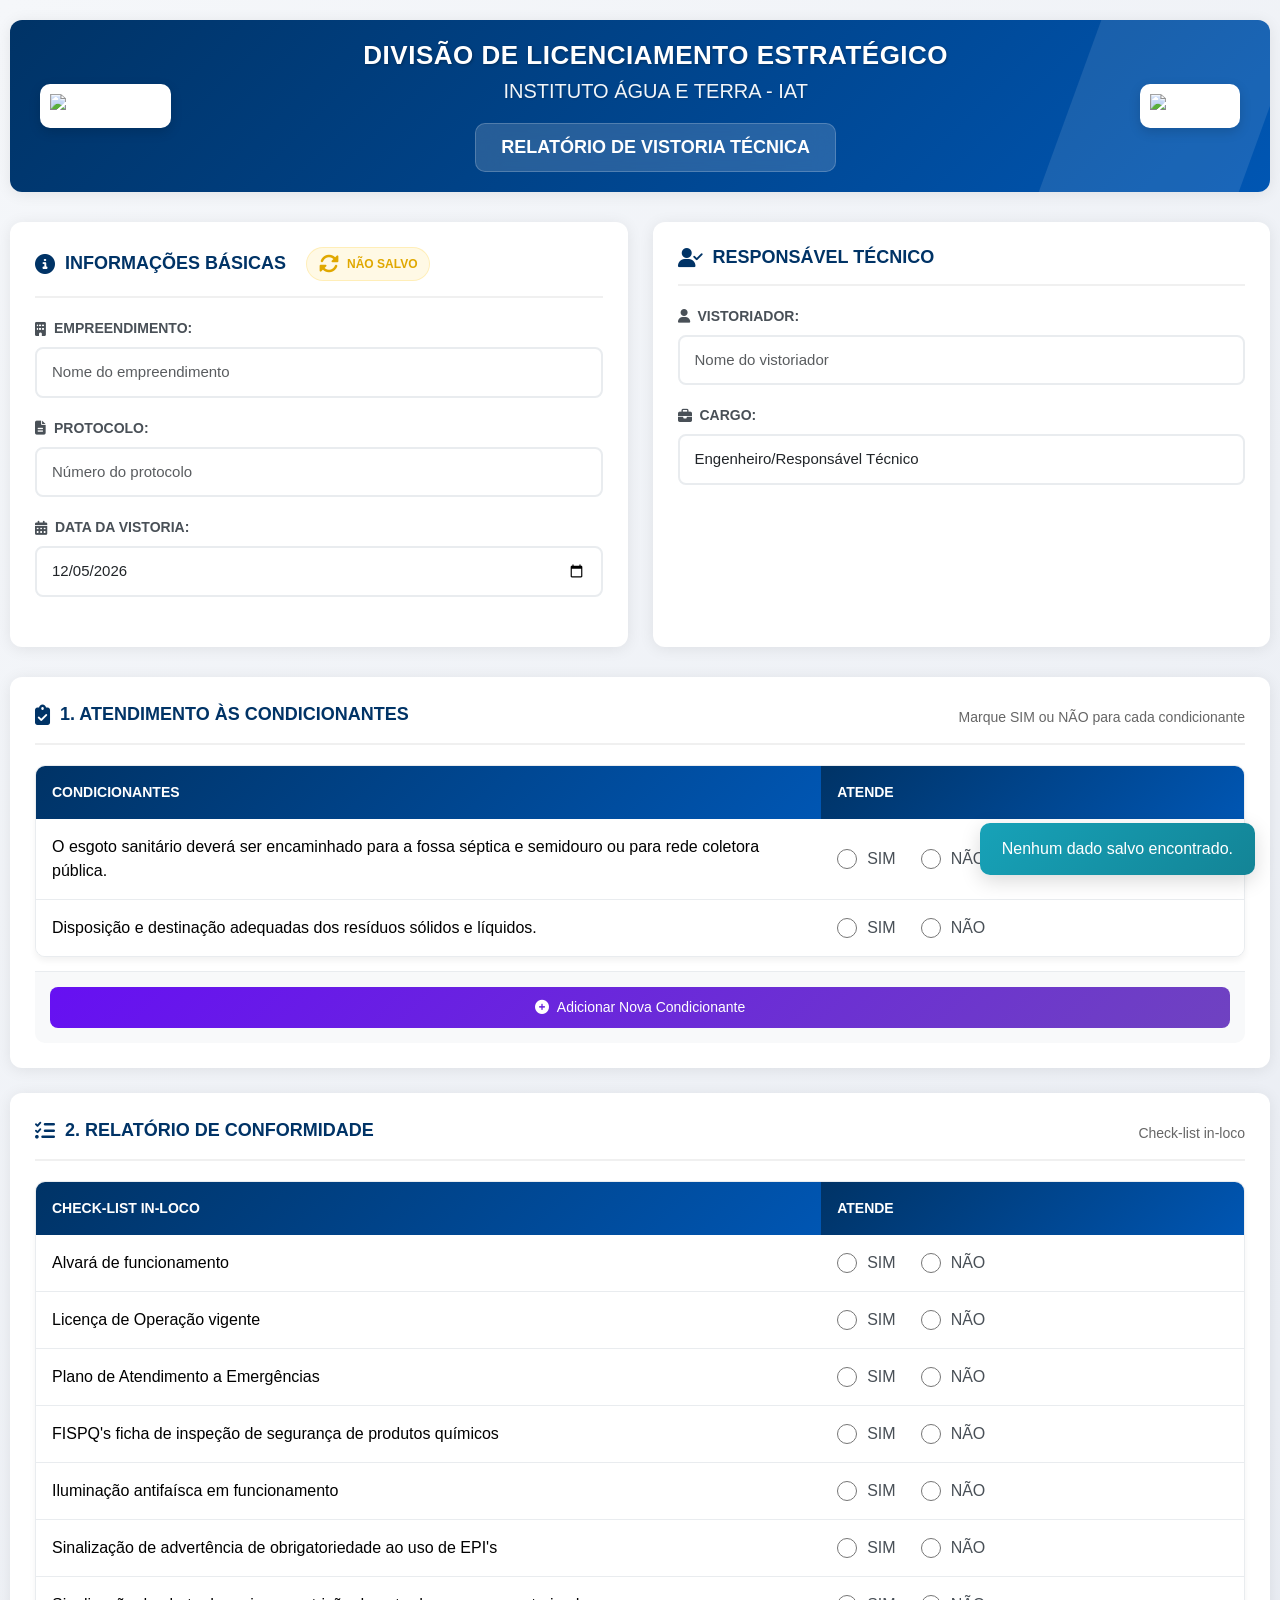
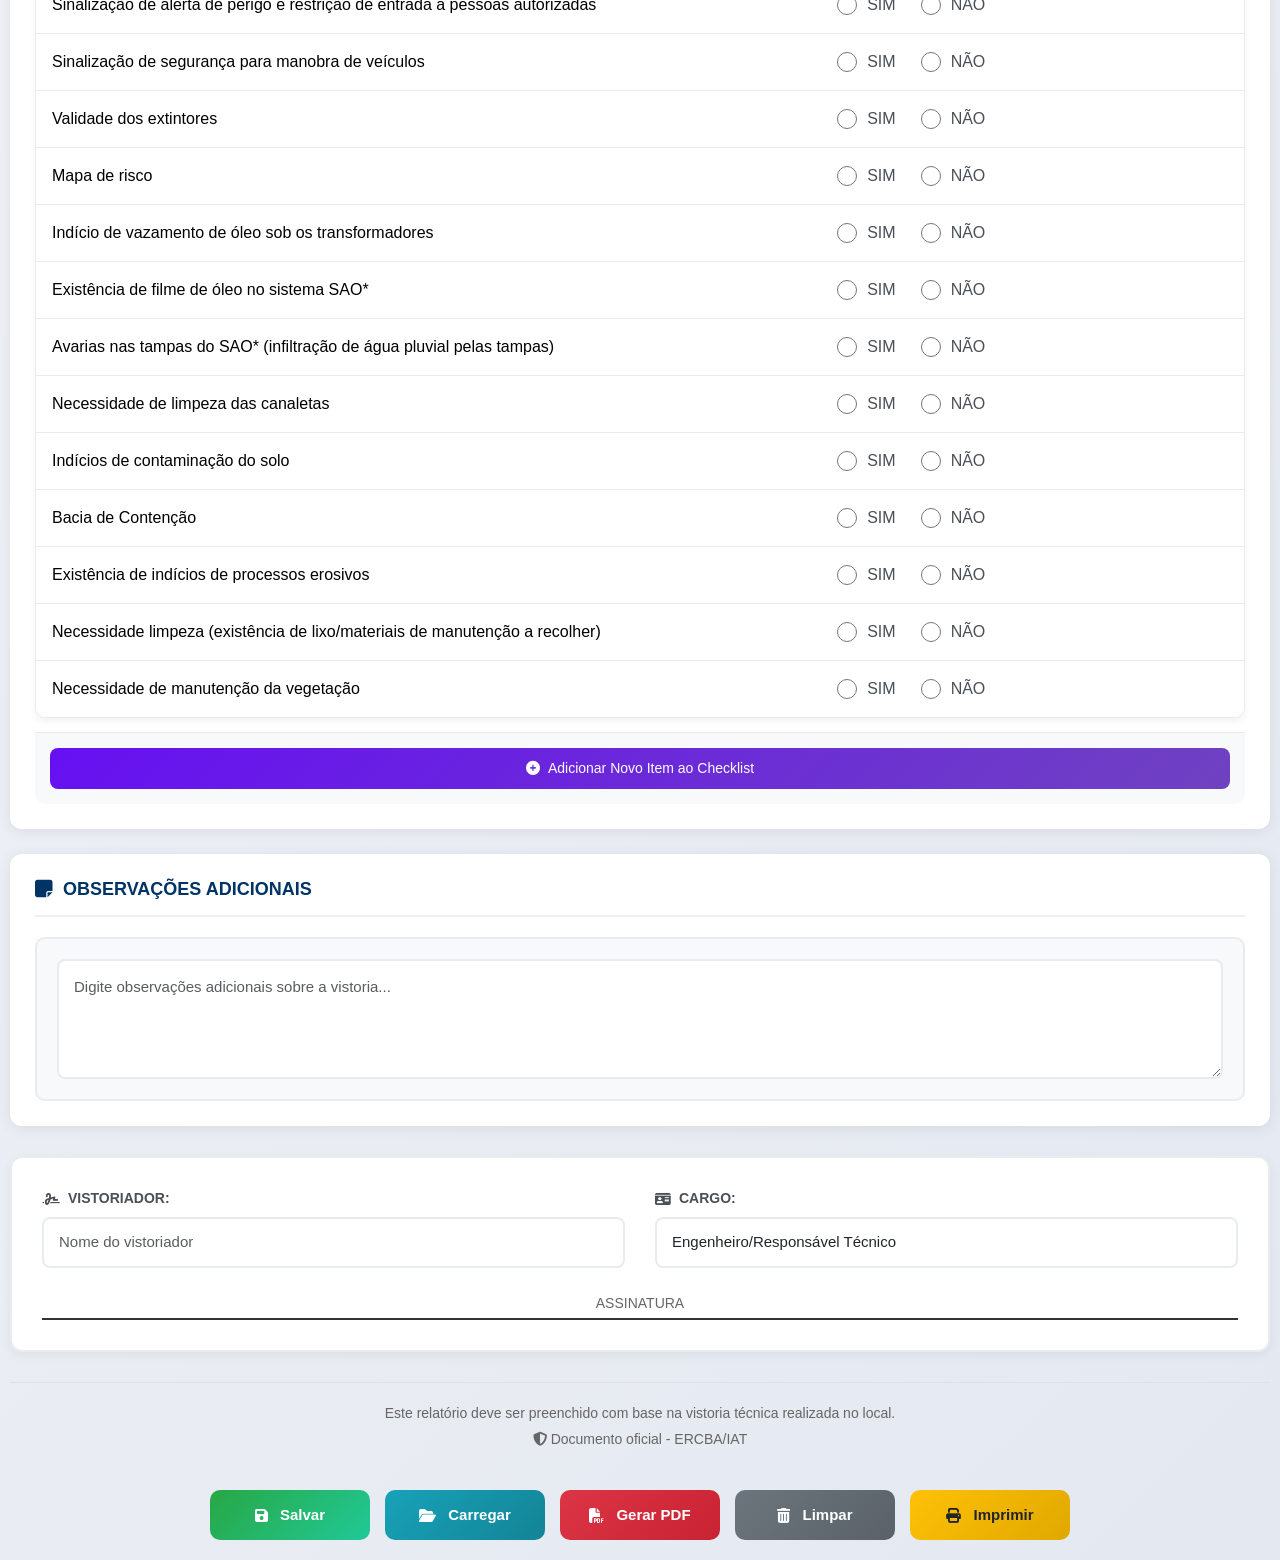
==== commit 4ab46716: "Update formulario1.html" ====
--- a/formulario1.html
+++ b/formulario1.html
@@ -30,7 +30,6 @@
       margin: 0 auto;
     }
 
-    /* Header Moderno com Logos nos lados */
     .dashboard-header {
       background: linear-gradient(135deg, var(--primary-color), var(--secondary-color));
       color: white;
@@ -58,15 +57,7 @@
       z-index: 1;
     }
 
-    /* Logo Esquerda */
-    .logo-left {
-      position: relative;
-      z-index: 2;
-      flex: 0 0 auto;
-    }
-
-    /* Logo Direita */
-    .logo-right {
+    .logo-left, .logo-right {
       position: relative;
       z-index: 2;
       flex: 0 0 auto;
@@ -87,7 +78,6 @@
       transform: scale(1.05);
     }
 
-    /* Informações da Organização (Centro) */
     .org-info {
       position: relative;
       z-index: 2;
@@ -124,7 +114,6 @@
       border: 1px solid rgba(255, 255, 255, 0.2);
     }
 
-    /* Layout em Grid */
     .dashboard-grid {
       display: grid;
       grid-template-columns: 1fr 1fr;
@@ -214,7 +203,6 @@
       }
     }
 
-    /* Cards Modernos */
     .dashboard-card {
       background: white;
       border-radius: var(--border-radius);
@@ -260,7 +248,6 @@
       font-weight: 400;
     }
 
-    /* Formulário */
     .form-grid {
       display: grid;
       grid-template-columns: repeat(auto-fit, minmax(280px, 1fr));
@@ -297,7 +284,6 @@
       outline: none;
     }
 
-    /* Tabelas */
     .table-container {
       background: white;
       border-radius: 10px;
@@ -344,7 +330,6 @@
       line-height: 1.5;
     }
 
-    /* Radio Buttons Modernos */
     .radio-group {
       display: flex;
       gap: 25px;
@@ -372,7 +357,6 @@
       color: #495057;
     }
 
-    /* Textarea */
     .observacoes-container {
       background: #f8f9fa;
       padding: 20px;
@@ -397,7 +381,6 @@
       outline: none;
     }
 
-    /* Assinatura */
     .assinatura-container {
       background: white;
       padding: 30px;
@@ -439,7 +422,6 @@
       font-size: 14px;
     }
 
-    /* Botões Modernos */
     .btn-group-custom {
       display: flex;
       gap: 15px;
@@ -513,7 +495,6 @@
       box-shadow: 0 8px 20px rgba(255, 193, 7, 0.3);
     }
 
-    /* Botões de Adicionar */
     .btn-add {
       background: linear-gradient(135deg, #6610f2, #6f42c1);
       color: white;
@@ -557,7 +538,6 @@
       transform: translateY(-2px);
     }
 
-    /* Botão de adicionar no final da tabela */
     .table-footer {
       background: #f8f9fa;
       padding: 15px;
@@ -566,7 +546,6 @@
       margin-top: -1px;
     }
 
-    /* Status Bar */
     .status-bar {
       position: fixed;
       bottom: 25px;
@@ -593,7 +572,6 @@
       }
     }
 
-    /* Footer */
     .dashboard-footer {
       text-align: center;
       margin-top: 30px;
@@ -607,7 +585,6 @@
       margin-bottom: 5px;
     }
 
-    /* Badges de Status */
     .status-badge {
       display: inline-flex;
       align-items: center;
@@ -631,7 +608,6 @@
       border: 1px solid rgba(255, 193, 7, 0.2);
     }
 
-    /* Responsividade */
     @media (max-width: 768px) {
       .btn-custom {
         min-width: 140px;
@@ -681,7 +657,6 @@
       }
     }
 
-    /* Scrollbar Personalizada */
     ::-webkit-scrollbar {
       width: 8px;
       height: 8px;
@@ -701,37 +676,42 @@
       background: var(--secondary-color);
     }
 
-    /* Ícones de Status */
     .status-icon {
       font-size: 12px;
     }
+
+    .invalid-field {
+      border-color: #dc3545 !important;
+      animation: shake 0.3s ease;
+    }
+
+    @keyframes shake {
+      0%, 100% { transform: translateX(0); }
+      25% { transform: translateX(-5px); }
+      75% { transform: translateX(5px); }
+    }
   </style>
 </head>
 
 <body>
   <div class="dashboard-container">
-    <!-- Header Moderno com Logos nos Lados -->
     <div class="dashboard-header">
-      <!-- Logo Esquerda -->
       <div class="logo-left">
         <img src="https://upload.wikimedia.org/wikipedia/pt/b/ba/Logo_IAT_PR.png" alt="Logo ERCBA" class="logo-img" id="logoLeft">
       </div>
       
-      <!-- Informações da Organização (Centro) -->
       <div class="org-info">
         <h1 class="org-title">DIVISÃO DE LICENCIAMENTO ESTRATÉGICO</h1>
+        <h2 class="org-department">INSTITUTO ÁGUA E TERRA - IAT</h2>
         <div class="report-title">RELATÓRIO DE VISTORIA TÉCNICA</div>
       </div>
       
-      <!-- Logo Direita -->
       <div class="logo-right">
         <img src="https://image2url.com/r2/default/images/1770223607016-99c57976-38bc-462d-aaac-01c87703b919.png" alt="Logo IAT" class="logo-img" id="logoRight">
       </div>
     </div>
 
-    <!-- Grid Principal -->
     <div class="dashboard-grid">
-      <!-- Card de Informações Básicas -->
       <div class="dashboard-card">
         <div class="card-header">
           <h3 class="card-title">
@@ -771,7 +751,6 @@
         </form>
       </div>
 
-      <!-- Card de Vistoriador -->
       <div class="dashboard-card">
         <div class="card-header">
           <h3 class="card-title">
@@ -800,7 +779,6 @@
       </div>
     </div>
 
-    <!-- Card de Condicionantes -->
     <div class="dashboard-card" style="margin-bottom: 25px;">
       <div class="card-header">
         <h3 class="card-title">
@@ -822,7 +800,6 @@
         </table>
       </div>
       
-      <!-- Botão para adicionar nova condicionante NO FINAL -->
       <div class="table-footer no-print">
         <button type="button" class="btn-add" onclick="adicionarCondicionante()">
           <i class="fas fa-plus-circle"></i> Adicionar Nova Condicionante
@@ -830,7 +807,6 @@
       </div>
     </div>
 
-    <!-- Card de Checklist -->
     <div class="dashboard-card" style="margin-bottom: 25px;">
       <div class="card-header">
         <h3 class="card-title">
@@ -852,7 +828,6 @@
         </table>
       </div>
       
-      <!-- Botão para adicionar novo item de checklist NO FINAL -->
       <div class="table-footer no-print">
         <button type="button" class="btn-add" onclick="adicionarChecklistItem()">
           <i class="fas fa-plus-circle"></i> Adicionar Novo Item ao Checklist
@@ -860,7 +835,6 @@
       </div>
     </div>
 
-    <!-- Card de Observações -->
     <div class="dashboard-card">
       <div class="card-header">
         <h3 class="card-title">
@@ -875,7 +849,6 @@
       </div>
     </div>
 
-    <!-- Card de Assinatura -->
     <div class="assinatura-container">
       <div class="assinatura-grid">
         <div class="form-group">
@@ -900,13 +873,11 @@
       </div>
     </div>
 
-    <!-- Footer -->
     <div class="dashboard-footer">
       <p>Este relatório deve ser preenchido com base na vistoria técnica realizada no local.</p>
       <p><i class="fas fa-shield-alt"></i> Documento oficial - ERCBA/IAT</p>
     </div>
 
-    <!-- Botões de Ação -->
     <div class="btn-group-custom no-print">
       <button type="button" class="btn-custom btn-save" onclick="salvarFormulario()">
         <i class="fas fa-save"></i> Salvar
@@ -931,12 +902,12 @@
   <script src="https://cdn.jsdelivr.net/npm/bootstrap@5.1.3/dist/js/bootstrap.bundle.min.js"></script>
   <script>
     // ============================================
-    // CONFIGURAÇÕES FIXAS DO PDF
+    // CONFIGURAÇÕES FIXAS
     // ============================================
     const PDF_CONFIG = {
       relatorioText: {
         linha1: "DIVISÃO DE LICENCIAMENTO ESTRATÉGICO",
-        linha2: "",
+        linha2: "INSTITUTO ÁGUA E TERRA - IAT",
         linha3: "RELATÓRIO DE VISTORIA TÉCNICA"
       },
       footerText: {
@@ -948,7 +919,7 @@
         primary: [0, 51, 102],
         secondary: [0, 86, 179],
         lightGray: [240, 240, 240],
-        darkGray: [100, 100, 100],
+        darkGray: [80, 80, 80],
         mediumGray: [200, 200, 200]
       },
       pageWidth: 210,
@@ -959,9 +930,6 @@
       lineHeight: 6
     };
     
-    // ============================================
-    // LOGOS FIXAS
-    // ============================================
     const LOGOS = {
       headerLeft: "https://upload.wikimedia.org/wikipedia/pt/b/ba/Logo_IAT_PR.png",
       headerRight: "https://image2url.com/r2/default/images/1770223607016-99c57976-38bc-462d-aaac-01c87703b919.png",
@@ -969,7 +937,7 @@
     };
     
     // ============================================
-    // DADOS INICIAIS DO FORMULÁRIO
+    // DADOS INICIAIS
     // ============================================
     const condicionantesIniciais = [
       "O esgoto sanitário deverá ser encaminhado para a fossa séptica e semidouro ou para rede coletora pública.",
@@ -998,9 +966,10 @@
       "Necessidade de manutenção da vegetação"
     ];
     
-    // Arrays para armazenar itens dinâmicos
     let condicionantes = [...condicionantesIniciais];
     let checklistItems = [...checklistIniciais];
+    let temAlteracao = false;
+    let pdfTotalPaginas = 1;
     
     // ============================================
     // INICIALIZAÇÃO
@@ -1017,136 +986,49 @@
       
       vistoriador1.addEventListener('input', function() {
         vistoriador2.value = this.value;
+        temAlteracao = true;
         atualizarStatusSalvamento();
       });
       
       vistoriador2.addEventListener('input', function() {
         vistoriador1.value = this.value;
+        temAlteracao = true;
         atualizarStatusSalvamento();
       });
       
       cargo1.addEventListener('input', function() {
         cargo2.value = this.value;
+        temAlteracao = true;
         atualizarStatusSalvamento();
       });
       
       cargo2.addEventListener('input', function() {
         cargo1.value = this.value;
+        temAlteracao = true;
         atualizarStatusSalvamento();
       });
       
       preencherCondicionantes();
       preencherChecklist();
       
-      // Adicionar listeners para atualizar status
-      document.querySelectorAll('input, textarea').forEach(element => {
-        element.addEventListener('input', atualizarStatusSalvamento);
+      document.querySelectorAll('input, textarea, select').forEach(element => {
+        element.addEventListener('input', () => {
+          temAlteracao = true;
+          atualizarStatusSalvamento();
+        });
+        element.addEventListener('change', () => {
+          temAlteracao = true;
+          atualizarStatusSalvamento();
+        });
       });
       
-      // Carregar dados salvos após um breve delay
       setTimeout(() => {
         carregarFormulario();
       }, 500);
     });
     
     // ============================================
-    // FUNÇÕES PARA ADICIONAR ITENS DINÂMICOS
-    // ============================================
-    
-    function adicionarCondicionante() {
-      // Adicionar uma nova condicionante em branco
-      condicionantes.push("");
-      preencherCondicionantes();
-      atualizarStatusSalvamento();
-      mostrarStatus('Nova condicionante adicionada!');
-      
-      // Rolagem suave para o novo item
-      const tabela = document.getElementById('condicionantes-body');
-      const ultimaLinha = tabela.lastElementChild;
-      if (ultimaLinha) {
-        ultimaLinha.scrollIntoView({ behavior: 'smooth', block: 'nearest' });
-        
-        // Focar no campo de texto da nova condicionante
-        const index = condicionantes.length - 1;
-        const input = document.getElementById(`cond_custom_${index}`);
-        if (input) {
-          setTimeout(() => {
-            input.focus();
-          }, 300);
-        }
-      }
-      
-      // Rolagem suave para o botão de adicionar
-      setTimeout(() => {
-        const tableFooter = document.querySelector('.dashboard-card:nth-child(3) .table-footer');
-        if (tableFooter) {
-          tableFooter.scrollIntoView({ behavior: 'smooth', block: 'end' });
-        }
-      }, 100);
-    }
-    
-    function adicionarChecklistItem() {
-      // Adicionar um novo item de checklist em branco
-      checklistItems.push("");
-      preencherChecklist();
-      atualizarStatusSalvamento();
-      mostrarStatus('Novo item de checklist adicionado!');
-      
-      // Rolagem suave para o novo item
-      const tabela = document.getElementById('checklist-body');
-      const ultimaLinha = tabela.lastElementChild;
-      if (ultimaLinha) {
-        ultimaLinha.scrollIntoView({ behavior: 'smooth', block: 'nearest' });
-        
-        // Focar no campo de texto do novo item
-        const index = checklistItems.length - 1;
-        const input = document.getElementById(`check_custom_${index}`);
-        if (input) {
-          setTimeout(() => {
-            input.focus();
-          }, 300);
-        }
-      }
-      
-      // Rolagem suave para o botão de adicionar
-      setTimeout(() => {
-        const tableFooter = document.querySelector('.dashboard-card:nth-child(4) .table-footer');
-        if (tableFooter) {
-          tableFooter.scrollIntoView({ behavior: 'smooth', block: 'end' });
-        }
-      }, 100);
-    }
-    
-    function removerCondicionante(index) {
-      if (condicionantes.length <= 2) {
-        mostrarStatus('Não é possível remover as condicionantes padrão.', 'info');
-        return;
-      }
-      
-      if (confirm('Tem certeza que deseja remover esta condicionante?')) {
-        condicionantes.splice(index, 1);
-        preencherCondicionantes();
-        atualizarStatusSalvamento();
-        mostrarStatus('Condicionante removida!');
-      }
-    }
-    
-    function removerChecklistItem(index) {
-      if (checklistItems.length <= 19) {
-        mostrarStatus('Não é possível remover os itens padrão do checklist.', 'info');
-        return;
-      }
-      
-      if (confirm('Tem certeza que deseja remover este item do checklist?')) {
-        checklistItems.splice(index, 1);
-        preencherChecklist();
-        atualizarStatusSalvamento();
-        mostrarStatus('Item removido do checklist!');
-      }
-    }
-    
-    // ============================================
-    // FUNÇÕES DE PREENCHIMENTO DAS TABELAS
+    // FUNÇÕES DE PREENCHIMENTO
     // ============================================
     
     function preencherCondicionantes() {
@@ -1198,19 +1080,21 @@
         
         condicionantesBody.appendChild(row);
         
-        // Adicionar listener para o input de condicionante personalizada
         const input = document.getElementById(`cond_custom_${index}`);
         if (input) {
           input.addEventListener('input', function() {
             condicionantes[index] = this.value;
+            temAlteracao = true;
             atualizarStatusSalvamento();
           });
         }
       });
       
-      // Adicionar listeners para os radios
       document.querySelectorAll('input[type="radio"]').forEach(radio => {
-        radio.addEventListener('change', atualizarStatusSalvamento);
+        radio.addEventListener('change', () => {
+          temAlteracao = true;
+          atualizarStatusSalvamento();
+        });
       });
     }
     
@@ -1263,21 +1147,101 @@
         
         checklistBody.appendChild(row);
         
-        // Adicionar listener para o input de checklist personalizado
         const input = document.getElementById(`check_custom_${index}`);
         if (input) {
           input.addEventListener('input', function() {
             checklistItems[index] = this.value;
+            temAlteracao = true;
             atualizarStatusSalvamento();
           });
         }
       });
       
-      // Adicionar listeners para os radios
       document.querySelectorAll('input[type="radio"]').forEach(radio => {
-        radio.addEventListener('change', atualizarStatusSalvamento);
+        radio.addEventListener('change', () => {
+          temAlteracao = true;
+          atualizarStatusSalvamento();
+        });
       });
     }
+    
+    function adicionarCondicionante() {
+      condicionantes.push("");
+      preencherCondicionantes();
+      temAlteracao = true;
+      atualizarStatusSalvamento();
+      mostrarStatus('Nova condicionante adicionada!');
+      
+      const tabela = document.getElementById('condicionantes-body');
+      const ultimaLinha = tabela.lastElementChild;
+      if (ultimaLinha) {
+        ultimaLinha.scrollIntoView({ behavior: 'smooth', block: 'nearest' });
+        
+        const index = condicionantes.length - 1;
+        const input = document.getElementById(`cond_custom_${index}`);
+        if (input) {
+          setTimeout(() => {
+            input.focus();
+          }, 300);
+        }
+      }
+    }
+    
+    function adicionarChecklistItem() {
+      checklistItems.push("");
+      preencherChecklist();
+      temAlteracao = true;
+      atualizarStatusSalvamento();
+      mostrarStatus('Novo item de checklist adicionado!');
+      
+      const tabela = document.getElementById('checklist-body');
+      const ultimaLinha = tabela.lastElementChild;
+      if (ultimaLinha) {
+        ultimaLinha.scrollIntoView({ behavior: 'smooth', block: 'nearest' });
+        
+        const index = checklistItems.length - 1;
+        const input = document.getElementById(`check_custom_${index}`);
+        if (input) {
+          setTimeout(() => {
+            input.focus();
+          }, 300);
+        }
+      }
+    }
+    
+    function removerCondicionante(index) {
+      if (condicionantes.length <= 2) {
+        mostrarStatus('Não é possível remover as condicionantes padrão.', 'info');
+        return;
+      }
+      
+      if (confirm('Tem certeza que deseja remover esta condicionante?')) {
+        condicionantes.splice(index, 1);
+        preencherCondicionantes();
+        temAlteracao = true;
+        atualizarStatusSalvamento();
+        mostrarStatus('Condicionante removida!');
+      }
+    }
+    
+    function removerChecklistItem(index) {
+      if (checklistItems.length <= 19) {
+        mostrarStatus('Não é possível remover os itens padrão do checklist.', 'info');
+        return;
+      }
+      
+      if (confirm('Tem certeza que deseja remover este item do checklist?')) {
+        checklistItems.splice(index, 1);
+        preencherChecklist();
+        temAlteracao = true;
+        atualizarStatusSalvamento();
+        mostrarStatus('Item removido do checklist!');
+      }
+    }
+    
+    // ============================================
+    // FUNÇÕES DE STATUS E VALIDAÇÃO
+    // ============================================
     
     function atualizarStatusSalvamento() {
       const statusBadge = document.getElementById('saveStatus');
@@ -1293,11 +1257,37 @@
         statusBadge.className = 'status-badge saved';
         statusBadge.innerHTML = '<i class="fas fa-check-circle status-icon"></i> SALVO';
       }
+      temAlteracao = false;
+    }
+    
+    function validarFormulario() {
+      const campos = [
+        { id: 'empreendimento', nome: 'Empreendimento' },
+        { id: 'protocolo', nome: 'Protocolo' },
+        { id: 'vistoriador', nome: 'Vistoriador' }
+      ];
+      
+      let valido = true;
+      
+      campos.forEach(campo => {
+        const element = document.getElementById(campo.id);
+        if (!element.value || element.value.trim() === '') {
+          element.classList.add('invalid-field');
+          valido = false;
+          setTimeout(() => {
+            element.classList.remove('invalid-field');
+          }, 1000);
+          mostrarStatus(`Campo ${campo.nome} é obrigatório!`, 'error');
+        }
+      });
+      
+      return valido;
     }
     
     // ============================================
-    // FUNÇÕES PRINCIPAIS DO FORMULÁRIO
+    // FUNÇÕES DO FORMULÁRIO
     // ============================================
+    
     function salvarFormulario() {
       const dados = {
         empreendimento: document.getElementById('empreendimento').value,
@@ -1306,13 +1296,12 @@
         observacoes: document.getElementById('observacoes').value,
         vistoriador: document.getElementById('vistoriador').value,
         cargo: document.getElementById('cargo').value,
+        condicionantesArray: condicionantes,
+        checklistArray: checklistItems,
         condicionantes: [],
-        checklist: [],
-        condicionantesArray: condicionantes,
-        checklistArray: checklistItems
+        checklist: []
       };
       
-      // Salvar valores atuais dos inputs personalizados
       for (let i = 0; i < condicionantes.length; i++) {
         const input = document.getElementById(`cond_custom_${i}`);
         if (input) {
@@ -1330,7 +1319,6 @@
       dados.condicionantesArray = condicionantes;
       dados.checklistArray = checklistItems;
       
-      // Salvar também as respostas dos radios
       for (let i = 0; i < condicionantes.length; i++) {
         const radioValue = document.querySelector(`input[name="cond_${i}"]:checked`)?.value;
         dados.condicionantes.push({
@@ -1371,7 +1359,6 @@
         document.getElementById('cargo').value = dados.cargo || 'Engenheiro/Responsável Técnico';
         document.getElementById('cargo2').value = dados.cargo || 'Engenheiro/Responsável Técnico';
         
-        // Carregar arrays dinâmicos se existirem
         if (dados.condicionantesArray) {
           condicionantes = dados.condicionantesArray;
         }
@@ -1380,11 +1367,9 @@
           checklistItems = dados.checklistArray;
         }
         
-        // Reconstruir as tabelas
         preencherCondicionantes();
         preencherChecklist();
         
-        // Carregar respostas dos radios
         if (dados.condicionantes) {
           dados.condicionantes.forEach((cond, index) => {
             if (cond.atende) {
@@ -1408,375 +1393,6 @@
       } catch (e) {
         console.error('Erro ao carregar dados:', e);
         mostrarStatus('Erro ao carregar dados salvos', 'error');
-      }
-    }
-    
-    // ============================================
-    // FUNÇÃO GERAR PDF - CORRIGIDA COM CABEÇALHO IGUAL AO FORMULÁRIO 1
-    // ============================================
-    function gerarPDF() {
-      try {
-        mostrarStatus('Gerando PDF...', 'info');
-        
-        if (typeof window.jspdf === 'undefined') {
-          mostrarStatus('Erro: Biblioteca jsPDF não carregada', 'error');
-          return;
-        }
-        
-        const { jsPDF } = window.jspdf;
-        const pdf = new jsPDF({
-          orientation: 'p',
-          unit: 'mm',
-          format: 'a4'
-        });
-        
-        const pageWidth = 210;
-        const marginLeft = 25; // Aumentado para 25mm como no Formulário 1
-        const marginRight = 25; // Aumentado para 25mm como no Formulário 1
-        let yPos = 25; // Começa em 25mm como no Formulário 1
-        
-        // ============================================
-        // FUNÇÃO PARA ADICIONAR CABEÇALHO IGUAL AO FORMULÁRIO 1
-        // ============================================
-        const adicionarCabecalho = () => {
-          try {
-            // Logo esquerda (ERCBA/IAT) - mesma posição do Formulário 1
-            if (LOGOS.headerLeft) {
-              pdf.addImage(LOGOS.headerLeft, 'PNG', marginLeft, 10, 25, 20);
-            }
-            
-            // Logo direita (IAT) - mesma posição do Formulário 1
-            if (LOGOS.headerRight) {
-              pdf.addImage(LOGOS.headerRight, 'PNG', pageWidth - marginRight - 20, 10, 20, 18);
-            }
-            
-            // Primeira linha do cabeçalho - DIVISÃO DE LICENCIAMENTO ESTRATÉGICO
-            pdf.setFont(PDF_CONFIG.font || "helvetica", "bold");
-            pdf.setFontSize(14);
-            pdf.setTextColor(...PDF_CONFIG.colors.primary);
-            pdf.text(PDF_CONFIG.relatorioText.linha1, pageWidth / 2, 15, { align: 'center' });
-            
-            // Segunda linha - em branco (como no Formulário 1)
-            pdf.setFontSize(12);
-            pdf.text("", pageWidth / 2, 22, { align: 'center' });
-            
-            // Terceira linha - RELATÓRIO DE VISTORIA TÉCNICA
-            pdf.setFontSize(12);
-            pdf.setFont(PDF_CONFIG.font || "helvetica", "normal");
-            pdf.text(PDF_CONFIG.relatorioText.linha3, pageWidth / 2, 29, { align: 'center' });
-            
-            // Linha decorativa abaixo do cabeçalho
-            pdf.setDrawColor(...PDF_CONFIG.colors.primary);
-            pdf.setLineWidth(0.3);
-            pdf.line(marginLeft, 34, pageWidth - marginRight, 34);
-            
-          } catch (e) {
-            console.log('Erro ao carregar logos, usando fallback:', e);
-            
-            // Fallback caso as logos não carreguem
-            pdf.setFillColor(...PDF_CONFIG.colors.primary);
-            pdf.rect(marginLeft, 10, 20, 20, 'F');
-            pdf.setTextColor(255, 255, 255);
-            pdf.setFontSize(8);
-            pdf.text("IAT", marginLeft + 10, 22, { align: 'center' });
-            
-            pdf.setFillColor(...PDF_CONFIG.colors.secondary);
-            pdf.rect(pageWidth - marginRight - 20, 10, 20, 20, 'F');
-            pdf.text("ERCBA", pageWidth - marginRight - 10, 22, { align: 'center' });
-            
-            // Texto do cabeçalho mesmo sem logos
-            pdf.setFont(PDF_CONFIG.font || "helvetica", "bold");
-            pdf.setFontSize(14);
-            pdf.setTextColor(...PDF_CONFIG.colors.primary);
-            pdf.text(PDF_CONFIG.relatorioText.linha1, pageWidth / 2, 15, { align: 'center' });
-            
-            pdf.setFontSize(12);
-            pdf.setFont(PDF_CONFIG.font || "helvetica", "normal");
-            pdf.text(PDF_CONFIG.relatorioText.linha3, pageWidth / 2, 29, { align: 'center' });
-            
-            pdf.setDrawColor(...PDF_CONFIG.colors.primary);
-            pdf.setLineWidth(0.3);
-            pdf.line(marginLeft, 34, pageWidth - marginRight, 34);
-          }
-        };
-        
-        // Função para adicionar rodapé (igual ao Formulário 1)
-        const adicionarRodape = (paginaAtual, totalPaginas) => {
-          const hoje = new Date().toLocaleDateString('pt-BR');
-          
-          // Linha decorativa
-          pdf.setDrawColor(...PDF_CONFIG.colors.mediumGray || [200, 200, 200]);
-          pdf.setLineWidth(0.2);
-          pdf.line(marginLeft, 277, pageWidth - marginRight, 277);
-          
-          // Texto do rodapé com 3 linhas como no Formulário 1
-          pdf.setFontSize(8);
-          pdf.setFont(PDF_CONFIG.font || "helvetica", "normal");
-          pdf.setTextColor(...PDF_CONFIG.colors.darkGray || [80, 80, 80]);
-          
-          pdf.text(PDF_CONFIG.footerText.linha1, marginLeft, 283);
-          pdf.text(PDF_CONFIG.footerText.linha2, marginLeft, 288);
-          pdf.text(PDF_CONFIG.footerText.linha3, marginLeft, 293);
-          
-          pdf.text(`Gerado em: ${hoje}`, pageWidth / 2, 293, { align: 'center' });
-          pdf.text(`Página ${paginaAtual} de ${totalPaginas}`, pageWidth - marginRight, 293, { align: 'right' });
-        };
-        
-        // Função para verificar nova página
-        const verificarNovaPagina = (alturaNecessaria) => {
-          if (yPos + alturaNecessaria > 270) {
-            const paginaAtual = pdf.internal.getNumberOfPages();
-            adicionarRodape(paginaAtual, paginaAtual);
-            pdf.addPage();
-            adicionarCabecalho();
-            yPos = 40;
-            return true;
-          }
-          return false;
-        };
-        
-        // Função para adicionar cabeçalho da tabela de condicionantes
-        const adicionarCabecalhoCondicionantes = (linhaY) => {
-          pdf.setFillColor(...PDF_CONFIG.colors.primary);
-          pdf.rect(marginLeft, linhaY, pageWidth - marginLeft - marginRight, 8, 'F');
-          pdf.setTextColor(255, 255, 255);
-          pdf.setFont('helvetica', 'bold');
-          pdf.setFontSize(9);
-          pdf.text('CONDICIONANTES', marginLeft + 5, linhaY + 5);
-          pdf.text('ATENDE', pageWidth - marginRight - 15, linhaY + 5, { align: 'center' });
-          return linhaY + 8;
-        };
-        
-        // Função para adicionar cabeçalho da tabela de checklist
-        const adicionarCabecalhoChecklist = (linhaY) => {
-          pdf.setFillColor(...PDF_CONFIG.colors.secondary);
-          pdf.rect(marginLeft, linhaY, pageWidth - marginLeft - marginRight, 8, 'F');
-          pdf.setTextColor(255, 255, 255);
-          pdf.setFont('helvetica', 'bold');
-          pdf.setFontSize(9);
-          pdf.text('CHECK-LIST IN-LOCO', marginLeft + 5, linhaY + 5);
-          pdf.text('ATENDE', pageWidth - marginRight - 15, linhaY + 5, { align: 'center' });
-          return linhaY + 8;
-        };
-        
-        // ============================================
-        // INÍCIO DA GERAÇÃO DO PDF
-        // ============================================
-        
-        // Adicionar cabeçalho na primeira página
-        adicionarCabecalho();
-        yPos = 40;
-        
-        // Título principal (opcional, já tem no cabeçalho)
-        pdf.setFont(PDF_CONFIG.font || "helvetica", "bold");
-        pdf.setFontSize(16);
-        pdf.setTextColor(...PDF_CONFIG.colors.primary);
-        pdf.text('RELATÓRIO DE VISTORIA TÉCNICA', pageWidth / 2, yPos, { align: 'center' });
-        yPos += 12;
-        
-        // Informações básicas
-        pdf.setFontSize(11);
-        pdf.setFont('helvetica', 'bold');
-        pdf.setTextColor(...PDF_CONFIG.colors.primary);
-        const empreendimento = document.getElementById('empreendimento').value || 'Não informado';
-        const protocolo = document.getElementById('protocolo').value || 'Não informado';
-        const dataVistoria = document.getElementById('dataVistoria').value || 'Não informada';
-        
-        pdf.text('EMPREENDIMENTO:', marginLeft, yPos);
-        pdf.setFont('helvetica', 'normal');
-        pdf.setTextColor(0, 0, 0);
-        pdf.text(empreendimento, marginLeft + 45, yPos);
-        yPos += 7;
-        
-        pdf.text('PROTOCOLO:', marginLeft, yPos);
-        pdf.setFont('helvetica', 'normal');
-        pdf.setTextColor(0, 0, 0);
-        pdf.text(protocolo, marginLeft + 45, yPos);
-        yPos += 7;
-        
-        pdf.text('DATA:', marginLeft, yPos);
-        pdf.setFont('helvetica', 'normal');
-        pdf.setTextColor(0, 0, 0);
-        pdf.text(dataVistoria, marginLeft + 45, yPos);
-        yPos += 15;
-        
-        // Seção 1: Condicionantes
-        verificarNovaPagina(30);
-        pdf.setFontSize(12);
-        pdf.setFont('helvetica', 'bold');
-        pdf.setTextColor(...PDF_CONFIG.colors.primary);
-        pdf.text('1. ATENDIMENTO ÀS CONDICIONANTES:', marginLeft, yPos);
-        yPos += 10;
-        
-        // Tabela de condicionantes
-        let linhaY = yPos;
-        linhaY = adicionarCabecalhoCondicionantes(linhaY);
-        
-        // Dados das condicionantes (incluindo as dinâmicas)
-        pdf.setFontSize(9);
-        for (let i = 0; i < condicionantes.length; i++) {
-          let textoCond = condicionantes[i];
-          if (!textoCond || !textoCond.trim()) continue;
-          
-          if (linhaY > 250) {
-            const paginaAtual = pdf.internal.getNumberOfPages();
-            adicionarRodape(paginaAtual, paginaAtual);
-            pdf.addPage();
-            adicionarCabecalho();
-            linhaY = 40;
-            linhaY = adicionarCabecalhoCondicionantes(linhaY);
-            pdf.setFontSize(9);
-          }
-          
-          const radioValue = document.querySelector(`input[name="cond_${i}"]:checked`)?.value;
-          const atendeText = radioValue ? radioValue.toUpperCase() : 'NÃO';
-          
-          if (i % 2 === 0) {
-            pdf.setFillColor(...PDF_CONFIG.colors.lightGray || [245, 245, 245]);
-            pdf.rect(marginLeft, linhaY, pageWidth - marginLeft - marginRight, 8, 'F');
-          }
-          
-          pdf.setTextColor(0, 0, 0);
-          pdf.setFont('helvetica', 'normal');
-          const lines = pdf.splitTextToSize(textoCond, 110);
-          for (let j = 0; j < lines.length; j++) {
-            pdf.text(lines[j], marginLeft + 5, linhaY + (j * 4) + 5);
-          }
-          
-          pdf.setFont('helvetica', 'bold');
-          pdf.text(atendeText, pageWidth - marginRight - 15, linhaY + 5, { align: 'center' });
-          linhaY += Math.max(8, lines.length * 4 + 2);
-        }
-        
-        yPos = linhaY + 10;
-        
-        // Seção 2: Checklist
-        verificarNovaPagina(30);
-        pdf.setFontSize(12);
-        pdf.setFont('helvetica', 'bold');
-        pdf.setTextColor(...PDF_CONFIG.colors.primary);
-        pdf.text('2. RELATÓRIO DE CONFORMIDADE:', marginLeft, yPos);
-        yPos += 10;
-        
-        // Tabela de checklist
-        linhaY = yPos;
-        linhaY = adicionarCabecalhoChecklist(linhaY);
-        
-        // Dados do checklist (incluindo os dinâmicos)
-        pdf.setFontSize(9);
-        for (let i = 0; i < checklistItems.length; i++) {
-          const item = checklistItems[i];
-          if (!item || !item.trim()) continue;
-          
-          if (linhaY > 250) {
-            const paginaAtual = pdf.internal.getNumberOfPages();
-            adicionarRodape(paginaAtual, paginaAtual);
-            pdf.addPage();
-            adicionarCabecalho();
-            linhaY = 40;
-            linhaY = adicionarCabecalhoChecklist(linhaY);
-            pdf.setFontSize(9);
-          }
-          
-          const radioValue = document.querySelector(`input[name="check_${i}"]:checked`)?.value;
-          const atendeText = radioValue ? radioValue.toUpperCase() : 'NÃO AVALIADO';
-          
-          if (i % 2 === 0) {
-            pdf.setFillColor(...PDF_CONFIG.colors.lightGray || [245, 245, 245]);
-            pdf.rect(marginLeft, linhaY, pageWidth - marginLeft - marginRight, 8, 'F');
-          }
-          
-          pdf.setTextColor(0, 0, 0);
-          pdf.setFont('helvetica', 'normal');
-          const lines = pdf.splitTextToSize(item, 110);
-          for (let j = 0; j < lines.length; j++) {
-            pdf.text(lines[j], marginLeft + 5, linhaY + (j * 4) + 5);
-          }
-          
-          pdf.setFont('helvetica', 'bold');
-          pdf.text(atendeText, pageWidth - marginRight - 15, linhaY + 5, { align: 'center' });
-          linhaY += Math.max(8, lines.length * 4 + 2);
-        }
-        
-        yPos = linhaY + 15;
-        
-        // Observações
-        const observacoes = document.getElementById('observacoes').value;
-        if (observacoes && observacoes.trim()) {
-          verificarNovaPagina(20);
-          pdf.setFontSize(12);
-          pdf.setFont('helvetica', 'bold');
-          pdf.setTextColor(...PDF_CONFIG.colors.primary);
-          pdf.text('OBSERVAÇÕES ADICIONAIS:', marginLeft, yPos);
-          yPos += 8;
-          pdf.setFontSize(10);
-          pdf.setFont('helvetica', 'normal');
-          pdf.setTextColor(0, 0, 0);
-          const obsLines = pdf.splitTextToSize(observacoes, pageWidth - 2 * marginLeft);
-          for (let i = 0; i < obsLines.length; i++) {
-            if (yPos > 250) {
-              const paginaAtual = pdf.internal.getNumberOfPages();
-              adicionarRodape(paginaAtual, paginaAtual);
-              pdf.addPage();
-              adicionarCabecalho();
-              yPos = 40;
-            }
-            pdf.text(obsLines[i], marginLeft, yPos);
-            yPos += 5;
-          }
-          yPos += 10;
-        }
-        
-        // Assinatura
-        verificarNovaPagina(40);
-        
-        // Obter dados do vistoriador
-        const vistoriador = document.getElementById('vistoriador').value || '________________';
-        const cargo = document.getElementById('cargo').value || 'Engenheiro/Responsável Técnico';
-        
-        // Nome e cargo do vistoriador
-        pdf.setFontSize(11);
-        pdf.setFont('helvetica', 'bold');
-        pdf.setTextColor(0, 0, 0);
-        pdf.text('VISTORIADOR:', marginLeft, yPos);
-        pdf.setFont('helvetica', 'normal');
-        pdf.setTextColor(0, 0, 0);
-        pdf.text(vistoriador, marginLeft + 45, yPos);
-        yPos += 7;
-        
-        pdf.text('CARGO:', marginLeft, yPos);
-        pdf.setFont('helvetica', 'normal');
-        pdf.setTextColor(0, 0, 0);
-        pdf.text(cargo, marginLeft + 45, yPos);
-        yPos += 15;
-        
-        // Linha de assinatura
-        pdf.setLineWidth(0.5);
-        pdf.setDrawColor(...PDF_CONFIG.colors.primary);
-        pdf.line(marginLeft, yPos, pageWidth - marginRight, yPos);
-        pdf.setFontSize(9);
-        pdf.setFont('helvetica', 'italic');
-        pdf.setTextColor(100, 100, 100);
-        pdf.text('ASSINATURA DO VISTORIADOR', pageWidth / 2, yPos - 2, { align: 'center' });
-        
-        // Adicionar rodapé em todas as páginas
-        const totalPaginas = pdf.internal.getNumberOfPages();
-        for (let i = 1; i <= totalPaginas; i++) {
-          pdf.setPage(i);
-          adicionarRodape(i, totalPaginas);
-        }
-        
-        // Salvar o PDF
-        const nomeArquivo = protocolo && protocolo !== 'Não informado' ?
-          `Relatorio_Vistoria_${protocolo.replace(/\s+/g, '_')}.pdf` :
-          `Relatorio_Vistoria_${new Date().getTime()}.pdf`;
-        
-        pdf.save(nomeArquivo);
-        mostrarStatus('PDF gerado com sucesso!');
-        
-      } catch (error) {
-        console.error('Erro detalhado ao gerar PDF:', error);
-        mostrarStatus(`Erro ao gerar PDF: ${error.message}`, 'error');
       }
     }
     
@@ -1791,15 +1407,14 @@
         document.getElementById('cargo').value = 'Engenheiro/Responsável Técnico';
         document.getElementById('cargo2').value = 'Engenheiro/Responsável Técnico';
         
-        // Resetar arrays para os valores iniciais
         condicionantes = [...condicionantesIniciais];
         checklistItems = [...checklistIniciais];
         
-        // Reconstruir as tabelas
         preencherCondicionantes();
         preencherChecklist();
         
         localStorage.removeItem('relatorioVistoria');
+        temAlteracao = false;
         atualizarStatusSalvamento();
         mostrarStatus('Formulário limpo com sucesso!');
       }
@@ -1815,7 +1430,7 @@
       } else if (tipo === 'info') {
         statusBar.style.background = 'linear-gradient(135deg, #17a2b8, #138496)';
       } else {
-        statusBar.style.background = 'linear-gradient(135deg, var(--accent-color), #20c997)';
+        statusBar.style.background = 'linear-gradient(135deg, #28a745, #20c997)';
       }
       
       setTimeout(() => {
@@ -1823,18 +1438,338 @@
       }, 3000);
     }
     
-    // Auto-save a cada 30 segundos
+    // ============================================
+    // FUNÇÃO GERAR PDF - CORRIGIDA
+    // ============================================
+    
+    function adicionarCabecalhoPDF(pdf) {
+      try {
+        // Logos
+        if (LOGOS.headerLeft) {
+          pdf.addImage(LOGOS.headerLeft, 'PNG', PDF_CONFIG.marginLeft, 8, 22, 18);
+        }
+        if (LOGOS.headerRight) {
+          pdf.addImage(LOGOS.headerRight, 'PNG', PDF_CONFIG.pageWidth - PDF_CONFIG.marginRight - 20, 8, 18, 16);
+        }
+        
+        // Primeira linha - DIVISÃO DE LICENCIAMENTO ESTRATÉGICO
+        pdf.setFont(PDF_CONFIG.font, "bold");
+        pdf.setFontSize(14);
+        pdf.setTextColor(...PDF_CONFIG.colors.primary);
+        pdf.text(PDF_CONFIG.relatorioText.linha1, PDF_CONFIG.pageWidth / 2, 15, { align: 'center' });
+        
+        // Segunda linha - INSTITUTO ÁGUA E TERRA - IAT
+        pdf.setFontSize(12);
+        pdf.setFont(PDF_CONFIG.font, "normal");
+        pdf.text(PDF_CONFIG.relatorioText.linha2, PDF_CONFIG.pageWidth / 2, 22, { align: 'center' });
+        
+        // Terceira linha - RELATÓRIO DE VISTORIA TÉCNICA
+        pdf.setFontSize(14);
+        pdf.setFont(PDF_CONFIG.font, "bold");
+        pdf.text(PDF_CONFIG.relatorioText.linha3, PDF_CONFIG.pageWidth / 2, 32, { align: 'center' });
+        
+        // Linha decorativa
+        pdf.setDrawColor(...PDF_CONFIG.colors.primary);
+        pdf.setLineWidth(0.3);
+        pdf.line(PDF_CONFIG.marginLeft, 38, PDF_CONFIG.pageWidth - PDF_CONFIG.marginRight, 38);
+        
+      } catch (e) {
+        console.log('Erro ao carregar logos, usando fallback:', e);
+        
+        pdf.setFillColor(...PDF_CONFIG.colors.primary);
+        pdf.rect(PDF_CONFIG.marginLeft, 8, 20, 18, 'F');
+        pdf.setTextColor(255, 255, 255);
+        pdf.setFontSize(8);
+        pdf.text("IAT", PDF_CONFIG.marginLeft + 10, 18, { align: 'center' });
+        
+        pdf.setFillColor(...PDF_CONFIG.colors.secondary);
+        pdf.rect(PDF_CONFIG.pageWidth - PDF_CONFIG.marginRight - 20, 8, 20, 18, 'F');
+        pdf.text("ERCBA", PDF_CONFIG.pageWidth - PDF_CONFIG.marginRight - 10, 18, { align: 'center' });
+        
+        pdf.setFont(PDF_CONFIG.font, "bold");
+        pdf.setFontSize(14);
+        pdf.setTextColor(...PDF_CONFIG.colors.primary);
+        pdf.text(PDF_CONFIG.relatorioText.linha1, PDF_CONFIG.pageWidth / 2, 15, { align: 'center' });
+        
+        pdf.setFontSize(12);
+        pdf.setFont(PDF_CONFIG.font, "normal");
+        pdf.text(PDF_CONFIG.relatorioText.linha2, PDF_CONFIG.pageWidth / 2, 22, { align: 'center' });
+        
+        pdf.setFontSize(14);
+        pdf.setFont(PDF_CONFIG.font, "bold");
+        pdf.text(PDF_CONFIG.relatorioText.linha3, PDF_CONFIG.pageWidth / 2, 32, { align: 'center' });
+        
+        pdf.setDrawColor(...PDF_CONFIG.colors.primary);
+        pdf.setLineWidth(0.3);
+        pdf.line(PDF_CONFIG.marginLeft, 38, PDF_CONFIG.pageWidth - PDF_CONFIG.marginRight, 38);
+      }
+    }
+    
+    function adicionarRodapePDF(pdf, paginaAtual, totalPaginas) {
+      const hoje = new Date().toLocaleDateString('pt-BR');
+      
+      pdf.setDrawColor(...PDF_CONFIG.colors.mediumGray);
+      pdf.setLineWidth(0.2);
+      pdf.line(PDF_CONFIG.marginLeft, 277, PDF_CONFIG.pageWidth - PDF_CONFIG.marginRight, 277);
+      
+      pdf.setFontSize(8);
+      pdf.setFont(PDF_CONFIG.font, "normal");
+      pdf.setTextColor(...PDF_CONFIG.colors.darkGray);
+      
+      pdf.text(PDF_CONFIG.footerText.linha1, PDF_CONFIG.marginLeft, 283);
+      pdf.text(PDF_CONFIG.footerText.linha2, PDF_CONFIG.marginLeft, 288);
+      pdf.text(PDF_CONFIG.footerText.linha3, PDF_CONFIG.marginLeft, 293);
+      
+      pdf.text(`Gerado em: ${hoje}`, PDF_CONFIG.pageWidth / 2, 293, { align: 'center' });
+      pdf.text(`Página ${paginaAtual} de ${totalPaginas}`, PDF_CONFIG.pageWidth - PDF_CONFIG.marginRight, 293, { align: 'right' });
+    }
+    
+    function verificarNovaPaginaPDF(pdf, yPos, alturaNecessaria) {
+      if (yPos + alturaNecessaria > 270) {
+        const paginaAtual = pdf.internal.getNumberOfPages();
+        adicionarRodapePDF(pdf, paginaAtual, pdfTotalPaginas);
+        
+        pdf.addPage();
+        pdfTotalPaginas++;
+        adicionarCabecalhoPDF(pdf);
+        return 45; // Novo yPos após cabeçalho
+      }
+      return yPos;
+    }
+    
+    function adicionarCabecalhoCondicionantesPDF(pdf, y) {
+      pdf.setFillColor(...PDF_CONFIG.colors.primary);
+      pdf.rect(PDF_CONFIG.marginLeft, y, PDF_CONFIG.pageWidth - PDF_CONFIG.marginLeft - PDF_CONFIG.marginRight, 8, 'F');
+      pdf.setTextColor(255, 255, 255);
+      pdf.setFont(PDF_CONFIG.font, 'bold');
+      pdf.setFontSize(9);
+      pdf.text('CONDICIONANTES', PDF_CONFIG.marginLeft + 5, y + 5);
+      pdf.text('ATENDE', PDF_CONFIG.pageWidth - PDF_CONFIG.marginRight - 15, y + 5, { align: 'center' });
+      return y + 8;
+    }
+    
+    function adicionarCabecalhoChecklistPDF(pdf, y) {
+      pdf.setFillColor(...PDF_CONFIG.colors.secondary);
+      pdf.rect(PDF_CONFIG.marginLeft, y, PDF_CONFIG.pageWidth - PDF_CONFIG.marginLeft - PDF_CONFIG.marginRight, 8, 'F');
+      pdf.setTextColor(255, 255, 255);
+      pdf.setFont(PDF_CONFIG.font, 'bold');
+      pdf.setFontSize(9);
+      pdf.text('CHECK-LIST IN-LOCO', PDF_CONFIG.marginLeft + 5, y + 5);
+      pdf.text('ATENDE', PDF_CONFIG.pageWidth - PDF_CONFIG.marginRight - 15, y + 5, { align: 'center' });
+      return y + 8;
+    }
+    
+    function gerarPDF() {
+      if (!validarFormulario()) {
+        return;
+      }
+      
+      try {
+        mostrarStatus('Gerando PDF...', 'info');
+        
+        if (typeof window.jspdf === 'undefined') {
+          mostrarStatus('Erro: Biblioteca jsPDF não carregada', 'error');
+          return;
+        }
+        
+        const { jsPDF } = window.jspdf;
+        const pdf = new jsPDF({
+          orientation: 'p',
+          unit: 'mm',
+          format: 'a4'
+        });
+        
+        pdfTotalPaginas = 1;
+        
+        // Adicionar cabeçalho na primeira página
+        adicionarCabecalhoPDF(pdf);
+        let yPos = 45;
+        
+        // Informações básicas
+        pdf.setFontSize(11);
+        pdf.setFont(PDF_CONFIG.font, 'bold');
+        pdf.setTextColor(...PDF_CONFIG.colors.primary);
+        
+        const empreendimento = document.getElementById('empreendimento').value || 'Não informado';
+        const protocolo = document.getElementById('protocolo').value || 'Não informado';
+        const dataVistoria = document.getElementById('dataVistoria').value || 'Não informada';
+        
+        pdf.text('EMPREENDIMENTO:', PDF_CONFIG.marginLeft, yPos);
+        pdf.setFont(PDF_CONFIG.font, 'normal');
+        pdf.setTextColor(0, 0, 0);
+        pdf.text(empreendimento, PDF_CONFIG.marginLeft + 45, yPos);
+        yPos += 7;
+        
+        pdf.text('PROTOCOLO:', PDF_CONFIG.marginLeft, yPos);
+        pdf.setFont(PDF_CONFIG.font, 'normal');
+        pdf.setTextColor(0, 0, 0);
+        pdf.text(protocolo, PDF_CONFIG.marginLeft + 45, yPos);
+        yPos += 7;
+        
+        pdf.text('DATA:', PDF_CONFIG.marginLeft, yPos);
+        pdf.setFont(PDF_CONFIG.font, 'normal');
+        pdf.setTextColor(0, 0, 0);
+        pdf.text(dataVistoria, PDF_CONFIG.marginLeft + 45, yPos);
+        yPos += 15;
+        
+        // Seção 1: Condicionantes
+        yPos = verificarNovaPaginaPDF(pdf, yPos, 30);
+        pdf.setFontSize(12);
+        pdf.setFont(PDF_CONFIG.font, 'bold');
+        pdf.setTextColor(...PDF_CONFIG.colors.primary);
+        pdf.text('1. ATENDIMENTO ÀS CONDICIONANTES:', PDF_CONFIG.marginLeft, yPos);
+        yPos += 10;
+        
+        let linhaY = yPos;
+        linhaY = adicionarCabecalhoCondicionantesPDF(pdf, linhaY);
+        
+        pdf.setFontSize(9);
+        for (let i = 0; i < condicionantes.length; i++) {
+          let textoCond = condicionantes[i];
+          if (!textoCond || !textoCond.trim()) continue;
+          
+          linhaY = verificarNovaPaginaPDF(pdf, linhaY, 12);
+          
+          const radioValue = document.querySelector(`input[name="cond_${i}"]:checked`)?.value;
+          const atendeText = radioValue ? radioValue.toUpperCase() : 'NÃO';
+          
+          if (i % 2 === 0) {
+            pdf.setFillColor(...PDF_CONFIG.colors.lightGray);
+            pdf.rect(PDF_CONFIG.marginLeft, linhaY, PDF_CONFIG.pageWidth - PDF_CONFIG.marginLeft - PDF_CONFIG.marginRight, 8, 'F');
+          }
+          
+          pdf.setTextColor(0, 0, 0);
+          pdf.setFont(PDF_CONFIG.font, 'normal');
+          const lines = pdf.splitTextToSize(textoCond, 110);
+          for (let j = 0; j < lines.length; j++) {
+            pdf.text(lines[j], PDF_CONFIG.marginLeft + 5, linhaY + (j * 4) + 5);
+          }
+          
+          pdf.setFont(PDF_CONFIG.font, 'bold');
+          pdf.text(atendeText, PDF_CONFIG.pageWidth - PDF_CONFIG.marginRight - 15, linhaY + 5, { align: 'center' });
+          linhaY += Math.max(8, lines.length * 4 + 2);
+        }
+        
+        yPos = linhaY + 10;
+        
+        // Seção 2: Checklist
+        yPos = verificarNovaPaginaPDF(pdf, yPos, 30);
+        pdf.setFontSize(12);
+        pdf.setFont(PDF_CONFIG.font, 'bold');
+        pdf.setTextColor(...PDF_CONFIG.colors.primary);
+        pdf.text('2. RELATÓRIO DE CONFORMIDADE:', PDF_CONFIG.marginLeft, yPos);
+        yPos += 10;
+        
+        linhaY = yPos;
+        linhaY = adicionarCabecalhoChecklistPDF(pdf, linhaY);
+        
+        pdf.setFontSize(9);
+        for (let i = 0; i < checklistItems.length; i++) {
+          const item = checklistItems[i];
+          if (!item || !item.trim()) continue;
+          
+          linhaY = verificarNovaPaginaPDF(pdf, linhaY, 12);
+          
+          const radioValue = document.querySelector(`input[name="check_${i}"]:checked`)?.value;
+          const atendeText = radioValue ? radioValue.toUpperCase() : 'NÃO AVALIADO';
+          
+          if (i % 2 === 0) {
+            pdf.setFillColor(...PDF_CONFIG.colors.lightGray);
+            pdf.rect(PDF_CONFIG.marginLeft, linhaY, PDF_CONFIG.pageWidth - PDF_CONFIG.marginLeft - PDF_CONFIG.marginRight, 8, 'F');
+          }
+          
+          pdf.setTextColor(0, 0, 0);
+          pdf.setFont(PDF_CONFIG.font, 'normal');
+          const lines = pdf.splitTextToSize(item, 110);
+          for (let j = 0; j < lines.length; j++) {
+            pdf.text(lines[j], PDF_CONFIG.marginLeft + 5, linhaY + (j * 4) + 5);
+          }
+          
+          pdf.setFont(PDF_CONFIG.font, 'bold');
+          pdf.text(atendeText, PDF_CONFIG.pageWidth - PDF_CONFIG.marginRight - 15, linhaY + 5, { align: 'center' });
+          linhaY += Math.max(8, lines.length * 4 + 2);
+        }
+        
+        yPos = linhaY + 15;
+        
+        // Observações
+        const observacoes = document.getElementById('observacoes').value;
+        if (observacoes && observacoes.trim()) {
+          yPos = verificarNovaPaginaPDF(pdf, yPos, 20);
+          pdf.setFontSize(12);
+          pdf.setFont(PDF_CONFIG.font, 'bold');
+          pdf.setTextColor(...PDF_CONFIG.colors.primary);
+          pdf.text('OBSERVAÇÕES ADICIONAIS:', PDF_CONFIG.marginLeft, yPos);
+          yPos += 8;
+          pdf.setFontSize(10);
+          pdf.setFont(PDF_CONFIG.font, 'normal');
+          pdf.setTextColor(0, 0, 0);
+          const obsLines = pdf.splitTextToSize(observacoes, PDF_CONFIG.pageWidth - 2 * PDF_CONFIG.marginLeft);
+          for (let i = 0; i < obsLines.length; i++) {
+            yPos = verificarNovaPaginaPDF(pdf, yPos, 5);
+            pdf.text(obsLines[i], PDF_CONFIG.marginLeft, yPos);
+            yPos += 5;
+          }
+          yPos += 10;
+        }
+        
+        // Assinatura
+        yPos = verificarNovaPaginaPDF(pdf, yPos, 40);
+        
+        const vistoriador = document.getElementById('vistoriador').value || '________________';
+        const cargo = document.getElementById('cargo').value || 'Engenheiro/Responsável Técnico';
+        
+        pdf.setFontSize(11);
+        pdf.setFont(PDF_CONFIG.font, 'bold');
+        pdf.setTextColor(0, 0, 0);
+        pdf.text('VISTORIADOR:', PDF_CONFIG.marginLeft, yPos);
+        pdf.setFont(PDF_CONFIG.font, 'normal');
+        pdf.text(vistoriador, PDF_CONFIG.marginLeft + 45, yPos);
+        yPos += 7;
+        
+        pdf.text('CARGO:', PDF_CONFIG.marginLeft, yPos);
+        pdf.setFont(PDF_CONFIG.font, 'normal');
+        pdf.text(cargo, PDF_CONFIG.marginLeft + 45, yPos);
+        yPos += 15;
+        
+        pdf.setLineWidth(0.5);
+        pdf.setDrawColor(...PDF_CONFIG.colors.primary);
+        pdf.line(PDF_CONFIG.marginLeft, yPos, PDF_CONFIG.pageWidth - PDF_CONFIG.marginRight, yPos);
+        pdf.setFontSize(9);
+        pdf.setFont(PDF_CONFIG.font, 'italic');
+        pdf.setTextColor(100, 100, 100);
+        pdf.text('ASSINATURA DO VISTORIADOR', PDF_CONFIG.pageWidth / 2, yPos - 2, { align: 'center' });
+        
+        // Adicionar rodapé em todas as páginas
+        const totalPaginas = pdf.internal.getNumberOfPages();
+        for (let i = 1; i <= totalPaginas; i++) {
+          pdf.setPage(i);
+          adicionarRodapePDF(pdf, i, totalPaginas);
+        }
+        
+        const nomeArquivo = protocolo && protocolo !== 'Não informado' ?
+          `Relatorio_Vistoria_${protocolo.replace(/\s+/g, '_')}.pdf` :
+          `Relatorio_Vistoria_${new Date().getTime()}.pdf`;
+        
+        pdf.save(nomeArquivo);
+        mostrarStatus('PDF gerado com sucesso!');
+        
+      } catch (error) {
+        console.error('Erro detalhado ao gerar PDF:', error);
+        mostrarStatus(`Erro ao gerar PDF: ${error.message}`, 'error');
+      }
+    }
+    
+    // Auto-save otimizado
     setInterval(() => {
-      if (document.getElementById('empreendimento').value ||
-          document.getElementById('protocolo').value) {
+      if (temAlteracao) {
         salvarFormulario();
       }
     }, 30000);
     
-    // Prevenir perda de dados ao sair
-    window.addEventListener('beforeunload', function(e) {
-      if (document.getElementById('empreendimento').value ||
-          document.getElementById('protocolo').value) {
+    // Salvar ao sair
+    window.addEventListener('beforeunload', function() {
+      if (temAlteracao) {
         salvarFormulario();
       }
     });
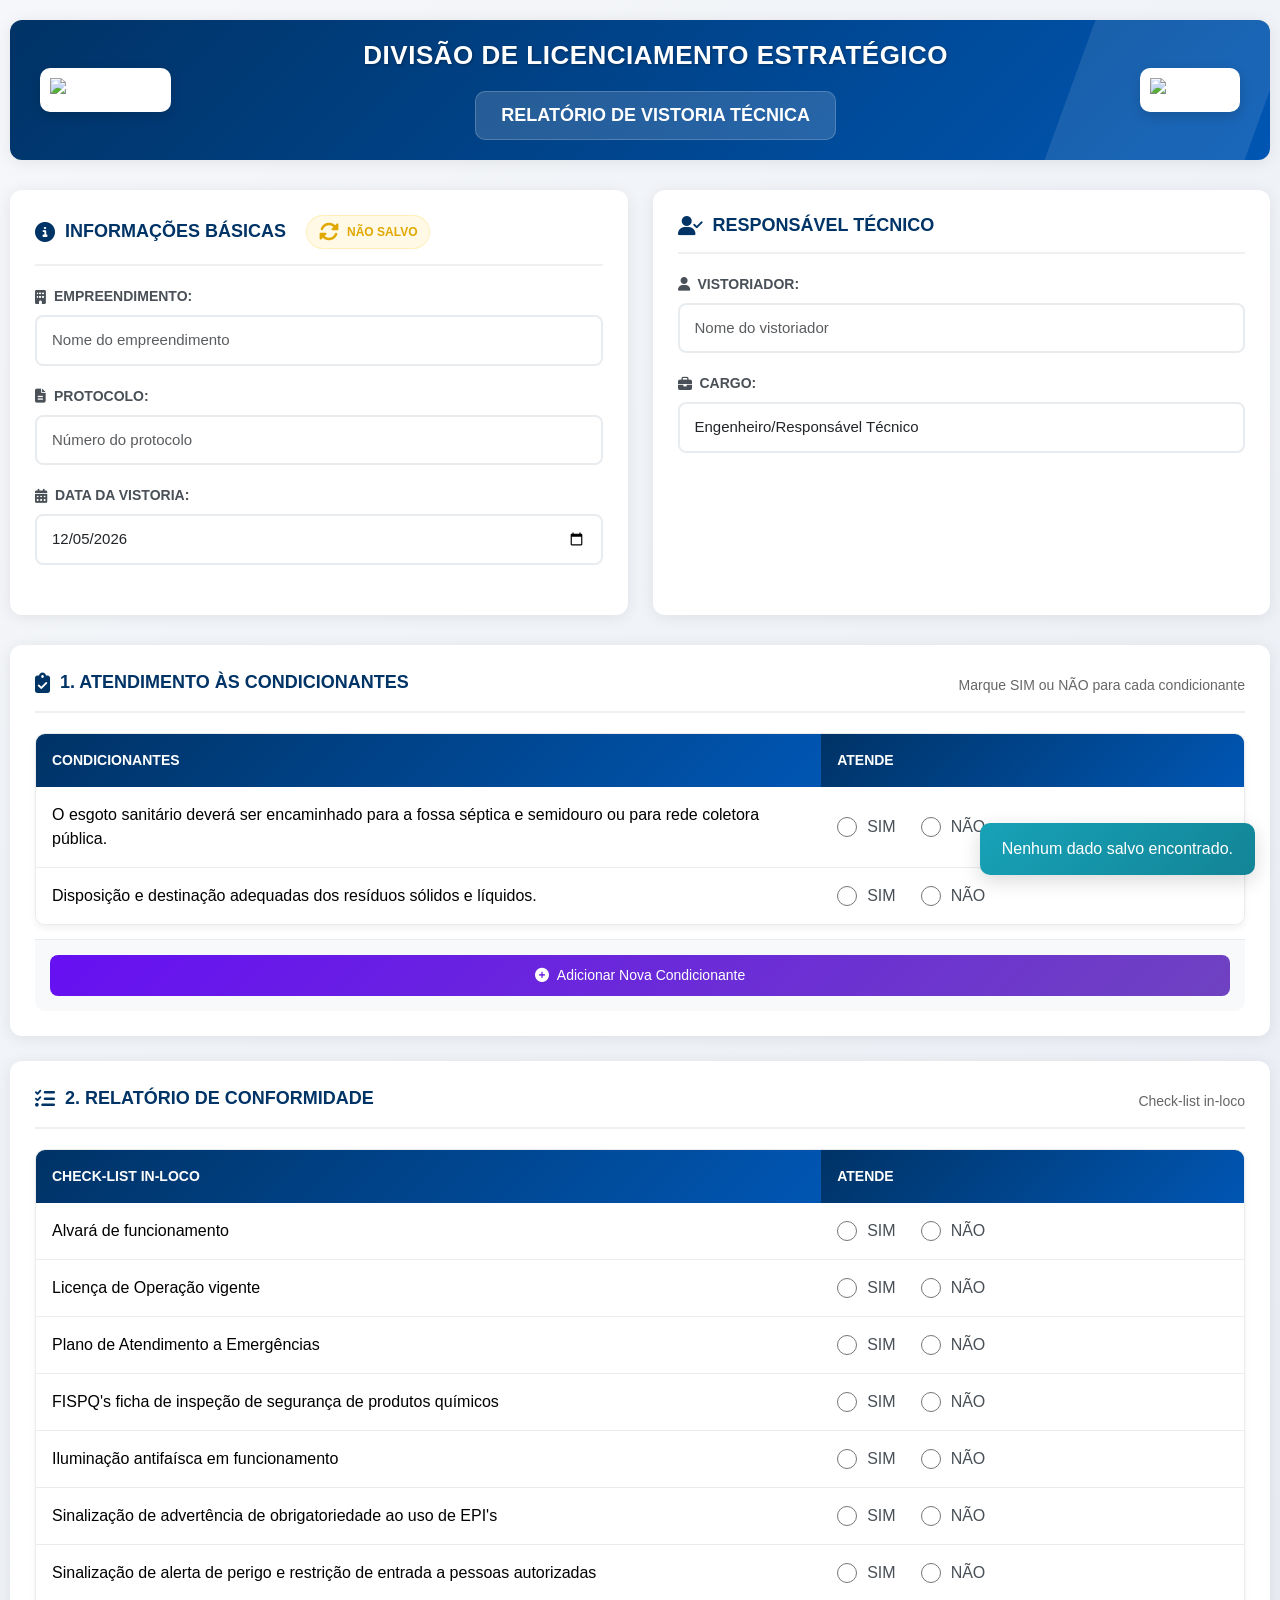
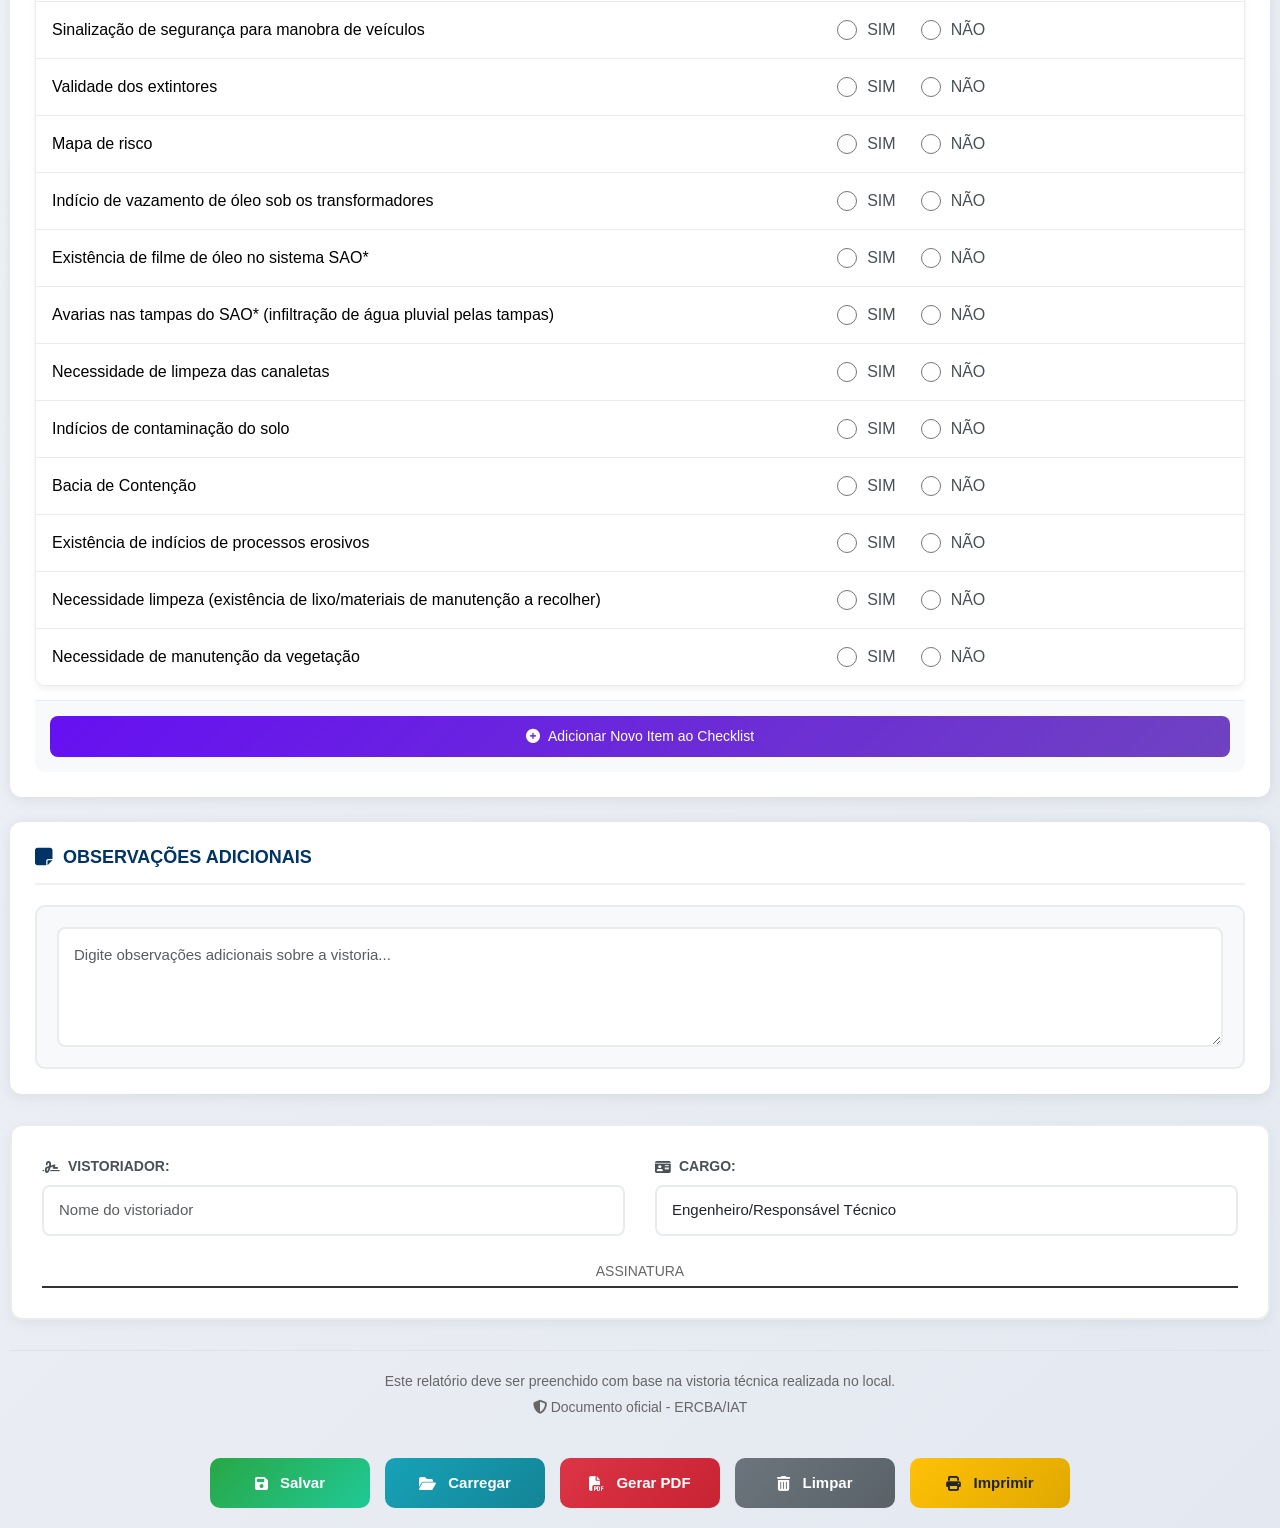
==== commit fd7f0f13: "Update formulario1.html" ====
--- a/formulario1.html
+++ b/formulario1.html
@@ -30,6 +30,7 @@
       margin: 0 auto;
     }
 
+    /* Header Moderno com Logos nos lados */
     .dashboard-header {
       background: linear-gradient(135deg, var(--primary-color), var(--secondary-color));
       color: white;
@@ -57,7 +58,15 @@
       z-index: 1;
     }
 
-    .logo-left, .logo-right {
+    /* Logo Esquerda */
+    .logo-left {
+      position: relative;
+      z-index: 2;
+      flex: 0 0 auto;
+    }
+
+    /* Logo Direita */
+    .logo-right {
       position: relative;
       z-index: 2;
       flex: 0 0 auto;
@@ -78,6 +87,7 @@
       transform: scale(1.05);
     }
 
+    /* Informações da Organização (Centro) */
     .org-info {
       position: relative;
       z-index: 2;
@@ -114,6 +124,7 @@
       border: 1px solid rgba(255, 255, 255, 0.2);
     }
 
+    /* Layout em Grid */
     .dashboard-grid {
       display: grid;
       grid-template-columns: 1fr 1fr;
@@ -203,6 +214,7 @@
       }
     }
 
+    /* Cards Modernos */
     .dashboard-card {
       background: white;
       border-radius: var(--border-radius);
@@ -248,6 +260,7 @@
       font-weight: 400;
     }
 
+    /* Formulário */
     .form-grid {
       display: grid;
       grid-template-columns: repeat(auto-fit, minmax(280px, 1fr));
@@ -284,6 +297,7 @@
       outline: none;
     }
 
+    /* Tabelas */
     .table-container {
       background: white;
       border-radius: 10px;
@@ -330,6 +344,7 @@
       line-height: 1.5;
     }
 
+    /* Radio Buttons Modernos */
     .radio-group {
       display: flex;
       gap: 25px;
@@ -357,6 +372,7 @@
       color: #495057;
     }
 
+    /* Textarea */
     .observacoes-container {
       background: #f8f9fa;
       padding: 20px;
@@ -381,6 +397,7 @@
       outline: none;
     }
 
+    /* Assinatura */
     .assinatura-container {
       background: white;
       padding: 30px;
@@ -422,6 +439,7 @@
       font-size: 14px;
     }
 
+    /* Botões Modernos */
     .btn-group-custom {
       display: flex;
       gap: 15px;
@@ -495,6 +513,7 @@
       box-shadow: 0 8px 20px rgba(255, 193, 7, 0.3);
     }
 
+    /* Botões de Adicionar */
     .btn-add {
       background: linear-gradient(135deg, #6610f2, #6f42c1);
       color: white;
@@ -538,6 +557,7 @@
       transform: translateY(-2px);
     }
 
+    /* Botão de adicionar no final da tabela */
     .table-footer {
       background: #f8f9fa;
       padding: 15px;
@@ -546,6 +566,7 @@
       margin-top: -1px;
     }
 
+    /* Status Bar */
     .status-bar {
       position: fixed;
       bottom: 25px;
@@ -572,6 +593,7 @@
       }
     }
 
+    /* Footer */
     .dashboard-footer {
       text-align: center;
       margin-top: 30px;
@@ -585,6 +607,7 @@
       margin-bottom: 5px;
     }
 
+    /* Badges de Status */
     .status-badge {
       display: inline-flex;
       align-items: center;
@@ -608,6 +631,7 @@
       border: 1px solid rgba(255, 193, 7, 0.2);
     }
 
+    /* Responsividade */
     @media (max-width: 768px) {
       .btn-custom {
         min-width: 140px;
@@ -657,6 +681,7 @@
       }
     }
 
+    /* Scrollbar Personalizada */
     ::-webkit-scrollbar {
       width: 8px;
       height: 8px;
@@ -676,42 +701,37 @@
       background: var(--secondary-color);
     }
 
+    /* Ícones de Status */
     .status-icon {
       font-size: 12px;
     }
-
-    .invalid-field {
-      border-color: #dc3545 !important;
-      animation: shake 0.3s ease;
-    }
-
-    @keyframes shake {
-      0%, 100% { transform: translateX(0); }
-      25% { transform: translateX(-5px); }
-      75% { transform: translateX(5px); }
-    }
   </style>
 </head>
 
 <body>
   <div class="dashboard-container">
+    <!-- Header Moderno com Logos nos Lados -->
     <div class="dashboard-header">
+      <!-- Logo Esquerda -->
       <div class="logo-left">
         <img src="https://upload.wikimedia.org/wikipedia/pt/b/ba/Logo_IAT_PR.png" alt="Logo ERCBA" class="logo-img" id="logoLeft">
       </div>
       
+      <!-- Informações da Organização (Centro) -->
       <div class="org-info">
         <h1 class="org-title">DIVISÃO DE LICENCIAMENTO ESTRATÉGICO</h1>
-        <h2 class="org-department">INSTITUTO ÁGUA E TERRA - IAT</h2>
         <div class="report-title">RELATÓRIO DE VISTORIA TÉCNICA</div>
       </div>
       
+      <!-- Logo Direita -->
       <div class="logo-right">
         <img src="https://image2url.com/r2/default/images/1770223607016-99c57976-38bc-462d-aaac-01c87703b919.png" alt="Logo IAT" class="logo-img" id="logoRight">
       </div>
     </div>
 
+    <!-- Grid Principal -->
     <div class="dashboard-grid">
+      <!-- Card de Informações Básicas -->
       <div class="dashboard-card">
         <div class="card-header">
           <h3 class="card-title">
@@ -751,6 +771,7 @@
         </form>
       </div>
 
+      <!-- Card de Vistoriador -->
       <div class="dashboard-card">
         <div class="card-header">
           <h3 class="card-title">
@@ -779,6 +800,7 @@
       </div>
     </div>
 
+    <!-- Card de Condicionantes -->
     <div class="dashboard-card" style="margin-bottom: 25px;">
       <div class="card-header">
         <h3 class="card-title">
@@ -800,6 +822,7 @@
         </table>
       </div>
       
+      <!-- Botão para adicionar nova condicionante NO FINAL -->
       <div class="table-footer no-print">
         <button type="button" class="btn-add" onclick="adicionarCondicionante()">
           <i class="fas fa-plus-circle"></i> Adicionar Nova Condicionante
@@ -807,6 +830,7 @@
       </div>
     </div>
 
+    <!-- Card de Checklist -->
     <div class="dashboard-card" style="margin-bottom: 25px;">
       <div class="card-header">
         <h3 class="card-title">
@@ -828,6 +852,7 @@
         </table>
       </div>
       
+      <!-- Botão para adicionar novo item de checklist NO FINAL -->
       <div class="table-footer no-print">
         <button type="button" class="btn-add" onclick="adicionarChecklistItem()">
           <i class="fas fa-plus-circle"></i> Adicionar Novo Item ao Checklist
@@ -835,6 +860,7 @@
       </div>
     </div>
 
+    <!-- Card de Observações -->
     <div class="dashboard-card">
       <div class="card-header">
         <h3 class="card-title">
@@ -849,6 +875,7 @@
       </div>
     </div>
 
+    <!-- Card de Assinatura -->
     <div class="assinatura-container">
       <div class="assinatura-grid">
         <div class="form-group">
@@ -873,11 +900,13 @@
       </div>
     </div>
 
+    <!-- Footer -->
     <div class="dashboard-footer">
       <p>Este relatório deve ser preenchido com base na vistoria técnica realizada no local.</p>
       <p><i class="fas fa-shield-alt"></i> Documento oficial - ERCBA/IAT</p>
     </div>
 
+    <!-- Botões de Ação -->
     <div class="btn-group-custom no-print">
       <button type="button" class="btn-custom btn-save" onclick="salvarFormulario()">
         <i class="fas fa-save"></i> Salvar
@@ -902,7 +931,7 @@
   <script src="https://cdn.jsdelivr.net/npm/bootstrap@5.1.3/dist/js/bootstrap.bundle.min.js"></script>
   <script>
     // ============================================
-    // CONFIGURAÇÕES FIXAS
+    // CONFIGURAÇÕES FIXAS DO PDF - CORRIGIDO
     // ============================================
     const PDF_CONFIG = {
       relatorioText: {
@@ -919,7 +948,7 @@
         primary: [0, 51, 102],
         secondary: [0, 86, 179],
         lightGray: [240, 240, 240],
-        darkGray: [80, 80, 80],
+        darkGray: [100, 100, 100],
         mediumGray: [200, 200, 200]
       },
       pageWidth: 210,
@@ -930,6 +959,9 @@
       lineHeight: 6
     };
     
+    // ============================================
+    // LOGOS FIXAS
+    // ============================================
     const LOGOS = {
       headerLeft: "https://upload.wikimedia.org/wikipedia/pt/b/ba/Logo_IAT_PR.png",
       headerRight: "https://image2url.com/r2/default/images/1770223607016-99c57976-38bc-462d-aaac-01c87703b919.png",
@@ -937,7 +969,7 @@
     };
     
     // ============================================
-    // DADOS INICIAIS
+    // DADOS INICIAIS DO FORMULÁRIO
     // ============================================
     const condicionantesIniciais = [
       "O esgoto sanitário deverá ser encaminhado para a fossa séptica e semidouro ou para rede coletora pública.",
@@ -966,10 +998,9 @@
       "Necessidade de manutenção da vegetação"
     ];
     
+    // Arrays para armazenar itens dinâmicos
     let condicionantes = [...condicionantesIniciais];
     let checklistItems = [...checklistIniciais];
-    let temAlteracao = false;
-    let pdfTotalPaginas = 1;
     
     // ============================================
     // INICIALIZAÇÃO
@@ -986,49 +1017,136 @@
       
       vistoriador1.addEventListener('input', function() {
         vistoriador2.value = this.value;
-        temAlteracao = true;
         atualizarStatusSalvamento();
       });
       
       vistoriador2.addEventListener('input', function() {
         vistoriador1.value = this.value;
-        temAlteracao = true;
         atualizarStatusSalvamento();
       });
       
       cargo1.addEventListener('input', function() {
         cargo2.value = this.value;
-        temAlteracao = true;
         atualizarStatusSalvamento();
       });
       
       cargo2.addEventListener('input', function() {
         cargo1.value = this.value;
-        temAlteracao = true;
         atualizarStatusSalvamento();
       });
       
       preencherCondicionantes();
       preencherChecklist();
       
-      document.querySelectorAll('input, textarea, select').forEach(element => {
-        element.addEventListener('input', () => {
-          temAlteracao = true;
-          atualizarStatusSalvamento();
-        });
-        element.addEventListener('change', () => {
-          temAlteracao = true;
-          atualizarStatusSalvamento();
-        });
+      // Adicionar listeners para atualizar status
+      document.querySelectorAll('input, textarea').forEach(element => {
+        element.addEventListener('input', atualizarStatusSalvamento);
       });
       
+      // Carregar dados salvos após um breve delay
       setTimeout(() => {
         carregarFormulario();
       }, 500);
     });
     
     // ============================================
-    // FUNÇÕES DE PREENCHIMENTO
+    // FUNÇÕES PARA ADICIONAR ITENS DINÂMICOS
+    // ============================================
+    
+    function adicionarCondicionante() {
+      // Adicionar uma nova condicionante em branco
+      condicionantes.push("");
+      preencherCondicionantes();
+      atualizarStatusSalvamento();
+      mostrarStatus('Nova condicionante adicionada!');
+      
+      // Rolagem suave para o novo item
+      const tabela = document.getElementById('condicionantes-body');
+      const ultimaLinha = tabela.lastElementChild;
+      if (ultimaLinha) {
+        ultimaLinha.scrollIntoView({ behavior: 'smooth', block: 'nearest' });
+        
+        // Focar no campo de texto da nova condicionante
+        const index = condicionantes.length - 1;
+        const input = document.getElementById(`cond_custom_${index}`);
+        if (input) {
+          setTimeout(() => {
+            input.focus();
+          }, 300);
+        }
+      }
+      
+      // Rolagem suave para o botão de adicionar
+      setTimeout(() => {
+        const tableFooter = document.querySelector('.dashboard-card:nth-child(3) .table-footer');
+        if (tableFooter) {
+          tableFooter.scrollIntoView({ behavior: 'smooth', block: 'end' });
+        }
+      }, 100);
+    }
+    
+    function adicionarChecklistItem() {
+      // Adicionar um novo item de checklist em branco
+      checklistItems.push("");
+      preencherChecklist();
+      atualizarStatusSalvamento();
+      mostrarStatus('Novo item de checklist adicionado!');
+      
+      // Rolagem suave para o novo item
+      const tabela = document.getElementById('checklist-body');
+      const ultimaLinha = tabela.lastElementChild;
+      if (ultimaLinha) {
+        ultimaLinha.scrollIntoView({ behavior: 'smooth', block: 'nearest' });
+        
+        // Focar no campo de texto do novo item
+        const index = checklistItems.length - 1;
+        const input = document.getElementById(`check_custom_${index}`);
+        if (input) {
+          setTimeout(() => {
+            input.focus();
+          }, 300);
+        }
+      }
+      
+      // Rolagem suave para o botão de adicionar
+      setTimeout(() => {
+        const tableFooter = document.querySelector('.dashboard-card:nth-child(4) .table-footer');
+        if (tableFooter) {
+          tableFooter.scrollIntoView({ behavior: 'smooth', block: 'end' });
+        }
+      }, 100);
+    }
+    
+    function removerCondicionante(index) {
+      if (condicionantes.length <= 2) {
+        mostrarStatus('Não é possível remover as condicionantes padrão.', 'info');
+        return;
+      }
+      
+      if (confirm('Tem certeza que deseja remover esta condicionante?')) {
+        condicionantes.splice(index, 1);
+        preencherCondicionantes();
+        atualizarStatusSalvamento();
+        mostrarStatus('Condicionante removida!');
+      }
+    }
+    
+    function removerChecklistItem(index) {
+      if (checklistItems.length <= 19) {
+        mostrarStatus('Não é possível remover os itens padrão do checklist.', 'info');
+        return;
+      }
+      
+      if (confirm('Tem certeza que deseja remover este item do checklist?')) {
+        checklistItems.splice(index, 1);
+        preencherChecklist();
+        atualizarStatusSalvamento();
+        mostrarStatus('Item removido do checklist!');
+      }
+    }
+    
+    // ============================================
+    // FUNÇÕES DE PREENCHIMENTO DAS TABELAS
     // ============================================
     
     function preencherCondicionantes() {
@@ -1080,21 +1198,19 @@
         
         condicionantesBody.appendChild(row);
         
+        // Adicionar listener para o input de condicionante personalizada
         const input = document.getElementById(`cond_custom_${index}`);
         if (input) {
           input.addEventListener('input', function() {
             condicionantes[index] = this.value;
-            temAlteracao = true;
             atualizarStatusSalvamento();
           });
         }
       });
       
+      // Adicionar listeners para os radios
       document.querySelectorAll('input[type="radio"]').forEach(radio => {
-        radio.addEventListener('change', () => {
-          temAlteracao = true;
-          atualizarStatusSalvamento();
-        });
+        radio.addEventListener('change', atualizarStatusSalvamento);
       });
     }
     
@@ -1147,101 +1263,21 @@
         
         checklistBody.appendChild(row);
         
+        // Adicionar listener para o input de checklist personalizado
         const input = document.getElementById(`check_custom_${index}`);
         if (input) {
           input.addEventListener('input', function() {
             checklistItems[index] = this.value;
-            temAlteracao = true;
             atualizarStatusSalvamento();
           });
         }
       });
       
+      // Adicionar listeners para os radios
       document.querySelectorAll('input[type="radio"]').forEach(radio => {
-        radio.addEventListener('change', () => {
-          temAlteracao = true;
-          atualizarStatusSalvamento();
-        });
+        radio.addEventListener('change', atualizarStatusSalvamento);
       });
     }
-    
-    function adicionarCondicionante() {
-      condicionantes.push("");
-      preencherCondicionantes();
-      temAlteracao = true;
-      atualizarStatusSalvamento();
-      mostrarStatus('Nova condicionante adicionada!');
-      
-      const tabela = document.getElementById('condicionantes-body');
-      const ultimaLinha = tabela.lastElementChild;
-      if (ultimaLinha) {
-        ultimaLinha.scrollIntoView({ behavior: 'smooth', block: 'nearest' });
-        
-        const index = condicionantes.length - 1;
-        const input = document.getElementById(`cond_custom_${index}`);
-        if (input) {
-          setTimeout(() => {
-            input.focus();
-          }, 300);
-        }
-      }
-    }
-    
-    function adicionarChecklistItem() {
-      checklistItems.push("");
-      preencherChecklist();
-      temAlteracao = true;
-      atualizarStatusSalvamento();
-      mostrarStatus('Novo item de checklist adicionado!');
-      
-      const tabela = document.getElementById('checklist-body');
-      const ultimaLinha = tabela.lastElementChild;
-      if (ultimaLinha) {
-        ultimaLinha.scrollIntoView({ behavior: 'smooth', block: 'nearest' });
-        
-        const index = checklistItems.length - 1;
-        const input = document.getElementById(`check_custom_${index}`);
-        if (input) {
-          setTimeout(() => {
-            input.focus();
-          }, 300);
-        }
-      }
-    }
-    
-    function removerCondicionante(index) {
-      if (condicionantes.length <= 2) {
-        mostrarStatus('Não é possível remover as condicionantes padrão.', 'info');
-        return;
-      }
-      
-      if (confirm('Tem certeza que deseja remover esta condicionante?')) {
-        condicionantes.splice(index, 1);
-        preencherCondicionantes();
-        temAlteracao = true;
-        atualizarStatusSalvamento();
-        mostrarStatus('Condicionante removida!');
-      }
-    }
-    
-    function removerChecklistItem(index) {
-      if (checklistItems.length <= 19) {
-        mostrarStatus('Não é possível remover os itens padrão do checklist.', 'info');
-        return;
-      }
-      
-      if (confirm('Tem certeza que deseja remover este item do checklist?')) {
-        checklistItems.splice(index, 1);
-        preencherChecklist();
-        temAlteracao = true;
-        atualizarStatusSalvamento();
-        mostrarStatus('Item removido do checklist!');
-      }
-    }
-    
-    // ============================================
-    // FUNÇÕES DE STATUS E VALIDAÇÃO
-    // ============================================
     
     function atualizarStatusSalvamento() {
       const statusBadge = document.getElementById('saveStatus');
@@ -1257,37 +1293,11 @@
         statusBadge.className = 'status-badge saved';
         statusBadge.innerHTML = '<i class="fas fa-check-circle status-icon"></i> SALVO';
       }
-      temAlteracao = false;
-    }
-    
-    function validarFormulario() {
-      const campos = [
-        { id: 'empreendimento', nome: 'Empreendimento' },
-        { id: 'protocolo', nome: 'Protocolo' },
-        { id: 'vistoriador', nome: 'Vistoriador' }
-      ];
-      
-      let valido = true;
-      
-      campos.forEach(campo => {
-        const element = document.getElementById(campo.id);
-        if (!element.value || element.value.trim() === '') {
-          element.classList.add('invalid-field');
-          valido = false;
-          setTimeout(() => {
-            element.classList.remove('invalid-field');
-          }, 1000);
-          mostrarStatus(`Campo ${campo.nome} é obrigatório!`, 'error');
-        }
-      });
-      
-      return valido;
     }
     
     // ============================================
-    // FUNÇÕES DO FORMULÁRIO
+    // FUNÇÕES PRINCIPAIS DO FORMULÁRIO
     // ============================================
-    
     function salvarFormulario() {
       const dados = {
         empreendimento: document.getElementById('empreendimento').value,
@@ -1296,12 +1306,13 @@
         observacoes: document.getElementById('observacoes').value,
         vistoriador: document.getElementById('vistoriador').value,
         cargo: document.getElementById('cargo').value,
+        condicionantes: [],
+        checklist: [],
         condicionantesArray: condicionantes,
-        checklistArray: checklistItems,
-        condicionantes: [],
-        checklist: []
+        checklistArray: checklistItems
       };
       
+      // Salvar valores atuais dos inputs personalizados
       for (let i = 0; i < condicionantes.length; i++) {
         const input = document.getElementById(`cond_custom_${i}`);
         if (input) {
@@ -1319,6 +1330,7 @@
       dados.condicionantesArray = condicionantes;
       dados.checklistArray = checklistItems;
       
+      // Salvar também as respostas dos radios
       for (let i = 0; i < condicionantes.length; i++) {
         const radioValue = document.querySelector(`input[name="cond_${i}"]:checked`)?.value;
         dados.condicionantes.push({
@@ -1359,6 +1371,7 @@
         document.getElementById('cargo').value = dados.cargo || 'Engenheiro/Responsável Técnico';
         document.getElementById('cargo2').value = dados.cargo || 'Engenheiro/Responsável Técnico';
         
+        // Carregar arrays dinâmicos se existirem
         if (dados.condicionantesArray) {
           condicionantes = dados.condicionantesArray;
         }
@@ -1367,9 +1380,11 @@
           checklistItems = dados.checklistArray;
         }
         
+        // Reconstruir as tabelas
         preencherCondicionantes();
         preencherChecklist();
         
+        // Carregar respostas dos radios
         if (dados.condicionantes) {
           dados.condicionantes.forEach((cond, index) => {
             if (cond.atende) {
@@ -1393,6 +1408,375 @@
       } catch (e) {
         console.error('Erro ao carregar dados:', e);
         mostrarStatus('Erro ao carregar dados salvos', 'error');
+      }
+    }
+    
+    // ============================================
+    // FUNÇÃO GERAR PDF - CORRIGIDA COM CONFIGURAÇÃO CORRETA DAS LINHAS
+    // ============================================
+    function gerarPDF() {
+      try {
+        mostrarStatus('Gerando PDF...', 'info');
+        
+        if (typeof window.jspdf === 'undefined') {
+          mostrarStatus('Erro: Biblioteca jsPDF não carregada', 'error');
+          return;
+        }
+        
+        const { jsPDF } = window.jspdf;
+        const pdf = new jsPDF({
+          orientation: 'p',
+          unit: 'mm',
+          format: 'a4'
+        });
+        
+        const pageWidth = 210;
+        const marginLeft = 25;
+        const marginRight = 25;
+        let yPos = 25;
+        
+        // ============================================
+        // FUNÇÃO PARA ADICIONAR CABEÇALHO - CORRIGIDA
+        // ============================================
+        const adicionarCabecalho = () => {
+          try {
+            // Logo esquerda (ERCBA/IAT)
+            if (LOGOS.headerLeft) {
+              pdf.addImage(LOGOS.headerLeft, 'PNG', marginLeft, 10, 25, 20);
+            }
+            
+            // Logo direita (IAT)
+            if (LOGOS.headerRight) {
+              pdf.addImage(LOGOS.headerRight, 'PNG', pageWidth - marginRight - 20, 10, 20, 18);
+            }
+            
+            // Primeira linha - DIVISÃO DE LICENCIAMENTO ESTRATÉGICO (linha1)
+            pdf.setFont(PDF_CONFIG.font || "helvetica", "bold");
+            pdf.setFontSize(14);
+            pdf.setTextColor(...PDF_CONFIG.colors.primary);
+            pdf.text(PDF_CONFIG.relatorioText.linha1, pageWidth / 2, 18, { align: 'center' });
+            
+            // Segunda linha - INSTITUTO ÁGUA E TERRA - IAT (linha2)
+            pdf.setFont(PDF_CONFIG.font || "helvetica", "normal");
+            pdf.setFontSize(12);
+            pdf.setTextColor(...PDF_CONFIG.colors.primary);
+            pdf.text(PDF_CONFIG.relatorioText.linha2, pageWidth / 2, 26, { align: 'center' });
+            
+            // Terceira linha - RELATÓRIO DE VISTORIA TÉCNICA (linha3)
+            pdf.setFont(PDF_CONFIG.font || "helvetica", "bold");
+            pdf.setFontSize(14);
+            pdf.setTextColor(...PDF_CONFIG.colors.primary);
+            pdf.text(PDF_CONFIG.relatorioText.linha3, pageWidth / 2, 35, { align: 'center' });
+            
+            // Linha decorativa abaixo do cabeçalho
+            pdf.setDrawColor(...PDF_CONFIG.colors.primary);
+            pdf.setLineWidth(0.3);
+            pdf.line(marginLeft, 42, pageWidth - marginRight, 42);
+            
+          } catch (e) {
+            console.log('Erro ao carregar logos, usando fallback:', e);
+            
+            // Fallback caso as logos não carreguem
+            pdf.setFillColor(...PDF_CONFIG.colors.primary);
+            pdf.rect(marginLeft, 10, 20, 20, 'F');
+            pdf.setTextColor(255, 255, 255);
+            pdf.setFontSize(8);
+            pdf.text("IAT", marginLeft + 10, 22, { align: 'center' });
+            
+            pdf.setFillColor(...PDF_CONFIG.colors.secondary);
+            pdf.rect(pageWidth - marginRight - 20, 10, 20, 20, 'F');
+            pdf.text("ERCBA", pageWidth - marginRight - 10, 22, { align: 'center' });
+            
+            // Texto do cabeçalho mesmo sem logos
+            pdf.setFont(PDF_CONFIG.font || "helvetica", "bold");
+            pdf.setFontSize(14);
+            pdf.setTextColor(...PDF_CONFIG.colors.primary);
+            pdf.text(PDF_CONFIG.relatorioText.linha1, pageWidth / 2, 18, { align: 'center' });
+            
+            pdf.setFont(PDF_CONFIG.font || "helvetica", "normal");
+            pdf.setFontSize(12);
+            pdf.text(PDF_CONFIG.relatorioText.linha2, pageWidth / 2, 26, { align: 'center' });
+            
+            pdf.setFont(PDF_CONFIG.font || "helvetica", "bold");
+            pdf.setFontSize(14);
+            pdf.text(PDF_CONFIG.relatorioText.linha3, pageWidth / 2, 35, { align: 'center' });
+            
+            pdf.setDrawColor(...PDF_CONFIG.colors.primary);
+            pdf.setLineWidth(0.3);
+            pdf.line(marginLeft, 42, pageWidth - marginRight, 42);
+          }
+        };
+        
+        // Função para adicionar rodapé
+        const adicionarRodape = (paginaAtual, totalPaginas) => {
+          const hoje = new Date().toLocaleDateString('pt-BR');
+          
+          // Linha decorativa
+          pdf.setDrawColor(...PDF_CONFIG.colors.mediumGray || [200, 200, 200]);
+          pdf.setLineWidth(0.2);
+          pdf.line(marginLeft, 277, pageWidth - marginRight, 277);
+          
+          // Texto do rodapé
+          pdf.setFontSize(8);
+          pdf.setFont(PDF_CONFIG.font || "helvetica", "normal");
+          pdf.setTextColor(...PDF_CONFIG.colors.darkGray || [80, 80, 80]);
+          
+          pdf.text(PDF_CONFIG.footerText.linha1, marginLeft, 283);
+          pdf.text(PDF_CONFIG.footerText.linha2, marginLeft, 288);
+          pdf.text(PDF_CONFIG.footerText.linha3, marginLeft, 293);
+          
+          pdf.text(`Gerado em: ${hoje}`, pageWidth / 2, 293, { align: 'center' });
+          pdf.text(`Página ${paginaAtual} de ${totalPaginas}`, pageWidth - marginRight, 293, { align: 'right' });
+        };
+        
+        // Função para verificar nova página
+        const verificarNovaPagina = (alturaNecessaria) => {
+          if (yPos + alturaNecessaria > 270) {
+            const paginaAtual = pdf.internal.getNumberOfPages();
+            adicionarRodape(paginaAtual, paginaAtual);
+            pdf.addPage();
+            adicionarCabecalho();
+            yPos = 45;
+            return true;
+          }
+          return false;
+        };
+        
+        // Função para adicionar cabeçalho da tabela de condicionantes
+        const adicionarCabecalhoCondicionantes = (linhaY) => {
+          pdf.setFillColor(...PDF_CONFIG.colors.primary);
+          pdf.rect(marginLeft, linhaY, pageWidth - marginLeft - marginRight, 8, 'F');
+          pdf.setTextColor(255, 255, 255);
+          pdf.setFont('helvetica', 'bold');
+          pdf.setFontSize(9);
+          pdf.text('CONDICIONANTES', marginLeft + 5, linhaY + 5);
+          pdf.text('ATENDE', pageWidth - marginRight - 15, linhaY + 5, { align: 'center' });
+          return linhaY + 8;
+        };
+        
+        // Função para adicionar cabeçalho da tabela de checklist
+        const adicionarCabecalhoChecklist = (linhaY) => {
+          pdf.setFillColor(...PDF_CONFIG.colors.secondary);
+          pdf.rect(marginLeft, linhaY, pageWidth - marginLeft - marginRight, 8, 'F');
+          pdf.setTextColor(255, 255, 255);
+          pdf.setFont('helvetica', 'bold');
+          pdf.setFontSize(9);
+          pdf.text('CHECK-LIST IN-LOCO', marginLeft + 5, linhaY + 5);
+          pdf.text('ATENDE', pageWidth - marginRight - 15, linhaY + 5, { align: 'center' });
+          return linhaY + 8;
+        };
+        
+        // ============================================
+        // INÍCIO DA GERAÇÃO DO PDF
+        // ============================================
+        
+        // Adicionar cabeçalho na primeira página
+        adicionarCabecalho();
+        yPos = 45;
+        
+        // Informações básicas
+        pdf.setFontSize(11);
+        pdf.setFont('helvetica', 'bold');
+        pdf.setTextColor(...PDF_CONFIG.colors.primary);
+        const empreendimento = document.getElementById('empreendimento').value || 'Não informado';
+        const protocolo = document.getElementById('protocolo').value || 'Não informado';
+        const dataVistoria = document.getElementById('dataVistoria').value || 'Não informada';
+        
+        pdf.text('EMPREENDIMENTO:', marginLeft, yPos);
+        pdf.setFont('helvetica', 'normal');
+        pdf.setTextColor(0, 0, 0);
+        pdf.text(empreendimento, marginLeft + 45, yPos);
+        yPos += 7;
+        
+        pdf.text('PROTOCOLO:', marginLeft, yPos);
+        pdf.setFont('helvetica', 'normal');
+        pdf.setTextColor(0, 0, 0);
+        pdf.text(protocolo, marginLeft + 45, yPos);
+        yPos += 7;
+        
+        pdf.text('DATA:', marginLeft, yPos);
+        pdf.setFont('helvetica', 'normal');
+        pdf.setTextColor(0, 0, 0);
+        pdf.text(dataVistoria, marginLeft + 45, yPos);
+        yPos += 15;
+        
+        // Seção 1: Condicionantes
+        verificarNovaPagina(30);
+        pdf.setFontSize(12);
+        pdf.setFont('helvetica', 'bold');
+        pdf.setTextColor(...PDF_CONFIG.colors.primary);
+        pdf.text('1. ATENDIMENTO ÀS CONDICIONANTES:', marginLeft, yPos);
+        yPos += 10;
+        
+        // Tabela de condicionantes
+        let linhaY = yPos;
+        linhaY = adicionarCabecalhoCondicionantes(linhaY);
+        
+        // Dados das condicionantes
+        pdf.setFontSize(9);
+        for (let i = 0; i < condicionantes.length; i++) {
+          let textoCond = condicionantes[i];
+          if (!textoCond || !textoCond.trim()) continue;
+          
+          if (linhaY > 250) {
+            const paginaAtual = pdf.internal.getNumberOfPages();
+            adicionarRodape(paginaAtual, paginaAtual);
+            pdf.addPage();
+            adicionarCabecalho();
+            linhaY = 45;
+            linhaY = adicionarCabecalhoCondicionantes(linhaY);
+            pdf.setFontSize(9);
+          }
+          
+          const radioValue = document.querySelector(`input[name="cond_${i}"]:checked`)?.value;
+          const atendeText = radioValue ? radioValue.toUpperCase() : 'NÃO';
+          
+          if (i % 2 === 0) {
+            pdf.setFillColor(...PDF_CONFIG.colors.lightGray || [245, 245, 245]);
+            pdf.rect(marginLeft, linhaY, pageWidth - marginLeft - marginRight, 8, 'F');
+          }
+          
+          pdf.setTextColor(0, 0, 0);
+          pdf.setFont('helvetica', 'normal');
+          const lines = pdf.splitTextToSize(textoCond, 110);
+          for (let j = 0; j < lines.length; j++) {
+            pdf.text(lines[j], marginLeft + 5, linhaY + (j * 4) + 5);
+          }
+          
+          pdf.setFont('helvetica', 'bold');
+          pdf.text(atendeText, pageWidth - marginRight - 15, linhaY + 5, { align: 'center' });
+          linhaY += Math.max(8, lines.length * 4 + 2);
+        }
+        
+        yPos = linhaY + 10;
+        
+        // Seção 2: Checklist
+        verificarNovaPagina(30);
+        pdf.setFontSize(12);
+        pdf.setFont('helvetica', 'bold');
+        pdf.setTextColor(...PDF_CONFIG.colors.primary);
+        pdf.text('2. RELATÓRIO DE CONFORMIDADE:', marginLeft, yPos);
+        yPos += 10;
+        
+        // Tabela de checklist
+        linhaY = yPos;
+        linhaY = adicionarCabecalhoChecklist(linhaY);
+        
+        // Dados do checklist
+        pdf.setFontSize(9);
+        for (let i = 0; i < checklistItems.length; i++) {
+          const item = checklistItems[i];
+          if (!item || !item.trim()) continue;
+          
+          if (linhaY > 250) {
+            const paginaAtual = pdf.internal.getNumberOfPages();
+            adicionarRodape(paginaAtual, paginaAtual);
+            pdf.addPage();
+            adicionarCabecalho();
+            linhaY = 45;
+            linhaY = adicionarCabecalhoChecklist(linhaY);
+            pdf.setFontSize(9);
+          }
+          
+          const radioValue = document.querySelector(`input[name="check_${i}"]:checked`)?.value;
+          const atendeText = radioValue ? radioValue.toUpperCase() : 'NÃO AVALIADO';
+          
+          if (i % 2 === 0) {
+            pdf.setFillColor(...PDF_CONFIG.colors.lightGray || [245, 245, 245]);
+            pdf.rect(marginLeft, linhaY, pageWidth - marginLeft - marginRight, 8, 'F');
+          }
+          
+          pdf.setTextColor(0, 0, 0);
+          pdf.setFont('helvetica', 'normal');
+          const lines = pdf.splitTextToSize(item, 110);
+          for (let j = 0; j < lines.length; j++) {
+            pdf.text(lines[j], marginLeft + 5, linhaY + (j * 4) + 5);
+          }
+          
+          pdf.setFont('helvetica', 'bold');
+          pdf.text(atendeText, pageWidth - marginRight - 15, linhaY + 5, { align: 'center' });
+          linhaY += Math.max(8, lines.length * 4 + 2);
+        }
+        
+        yPos = linhaY + 15;
+        
+        // Observações
+        const observacoes = document.getElementById('observacoes').value;
+        if (observacoes && observacoes.trim()) {
+          verificarNovaPagina(20);
+          pdf.setFontSize(12);
+          pdf.setFont('helvetica', 'bold');
+          pdf.setTextColor(...PDF_CONFIG.colors.primary);
+          pdf.text('OBSERVAÇÕES ADICIONAIS:', marginLeft, yPos);
+          yPos += 8;
+          pdf.setFontSize(10);
+          pdf.setFont('helvetica', 'normal');
+          pdf.setTextColor(0, 0, 0);
+          const obsLines = pdf.splitTextToSize(observacoes, pageWidth - 2 * marginLeft);
+          for (let i = 0; i < obsLines.length; i++) {
+            if (yPos > 250) {
+              const paginaAtual = pdf.internal.getNumberOfPages();
+              adicionarRodape(paginaAtual, paginaAtual);
+              pdf.addPage();
+              adicionarCabecalho();
+              yPos = 45;
+            }
+            pdf.text(obsLines[i], marginLeft, yPos);
+            yPos += 5;
+          }
+          yPos += 10;
+        }
+        
+        // Assinatura
+        verificarNovaPagina(40);
+        
+        // Obter dados do vistoriador
+        const vistoriador = document.getElementById('vistoriador').value || '________________';
+        const cargo = document.getElementById('cargo').value || 'Engenheiro/Responsável Técnico';
+        
+        // Nome e cargo do vistoriador
+        pdf.setFontSize(11);
+        pdf.setFont('helvetica', 'bold');
+        pdf.setTextColor(0, 0, 0);
+        pdf.text('VISTORIADOR:', marginLeft, yPos);
+        pdf.setFont('helvetica', 'normal');
+        pdf.setTextColor(0, 0, 0);
+        pdf.text(vistoriador, marginLeft + 45, yPos);
+        yPos += 7;
+        
+        pdf.text('CARGO:', marginLeft, yPos);
+        pdf.setFont('helvetica', 'normal');
+        pdf.setTextColor(0, 0, 0);
+        pdf.text(cargo, marginLeft + 45, yPos);
+        yPos += 15;
+        
+        // Linha de assinatura
+        pdf.setLineWidth(0.5);
+        pdf.setDrawColor(...PDF_CONFIG.colors.primary);
+        pdf.line(marginLeft, yPos, pageWidth - marginRight, yPos);
+        pdf.setFontSize(9);
+        pdf.setFont('helvetica', 'italic');
+        pdf.setTextColor(100, 100, 100);
+        pdf.text('ASSINATURA DO VISTORIADOR', pageWidth / 2, yPos - 2, { align: 'center' });
+        
+        // Adicionar rodapé em todas as páginas
+        const totalPaginas = pdf.internal.getNumberOfPages();
+        for (let i = 1; i <= totalPaginas; i++) {
+          pdf.setPage(i);
+          adicionarRodape(i, totalPaginas);
+        }
+        
+        // Salvar o PDF
+        const nomeArquivo = protocolo && protocolo !== 'Não informado' ?
+          `Relatorio_Vistoria_${protocolo.replace(/\s+/g, '_')}.pdf` :
+          `Relatorio_Vistoria_${new Date().getTime()}.pdf`;
+        
+        pdf.save(nomeArquivo);
+        mostrarStatus('PDF gerado com sucesso!');
+        
+      } catch (error) {
+        console.error('Erro detalhado ao gerar PDF:', error);
+        mostrarStatus(`Erro ao gerar PDF: ${error.message}`, 'error');
       }
     }
     
@@ -1407,14 +1791,15 @@
         document.getElementById('cargo').value = 'Engenheiro/Responsável Técnico';
         document.getElementById('cargo2').value = 'Engenheiro/Responsável Técnico';
         
+        // Resetar arrays para os valores iniciais
         condicionantes = [...condicionantesIniciais];
         checklistItems = [...checklistIniciais];
         
+        // Reconstruir as tabelas
         preencherCondicionantes();
         preencherChecklist();
         
         localStorage.removeItem('relatorioVistoria');
-        temAlteracao = false;
         atualizarStatusSalvamento();
         mostrarStatus('Formulário limpo com sucesso!');
       }
@@ -1430,7 +1815,7 @@
       } else if (tipo === 'info') {
         statusBar.style.background = 'linear-gradient(135deg, #17a2b8, #138496)';
       } else {
-        statusBar.style.background = 'linear-gradient(135deg, #28a745, #20c997)';
+        statusBar.style.background = 'linear-gradient(135deg, var(--accent-color), #20c997)';
       }
       
       setTimeout(() => {
@@ -1438,338 +1823,18 @@
       }, 3000);
     }
     
-    // ============================================
-    // FUNÇÃO GERAR PDF - CORRIGIDA
-    // ============================================
-    
-    function adicionarCabecalhoPDF(pdf) {
-      try {
-        // Logos
-        if (LOGOS.headerLeft) {
-          pdf.addImage(LOGOS.headerLeft, 'PNG', PDF_CONFIG.marginLeft, 8, 22, 18);
-        }
-        if (LOGOS.headerRight) {
-          pdf.addImage(LOGOS.headerRight, 'PNG', PDF_CONFIG.pageWidth - PDF_CONFIG.marginRight - 20, 8, 18, 16);
-        }
-        
-        // Primeira linha - DIVISÃO DE LICENCIAMENTO ESTRATÉGICO
-        pdf.setFont(PDF_CONFIG.font, "bold");
-        pdf.setFontSize(14);
-        pdf.setTextColor(...PDF_CONFIG.colors.primary);
-        pdf.text(PDF_CONFIG.relatorioText.linha1, PDF_CONFIG.pageWidth / 2, 15, { align: 'center' });
-        
-        // Segunda linha - INSTITUTO ÁGUA E TERRA - IAT
-        pdf.setFontSize(12);
-        pdf.setFont(PDF_CONFIG.font, "normal");
-        pdf.text(PDF_CONFIG.relatorioText.linha2, PDF_CONFIG.pageWidth / 2, 22, { align: 'center' });
-        
-        // Terceira linha - RELATÓRIO DE VISTORIA TÉCNICA
-        pdf.setFontSize(14);
-        pdf.setFont(PDF_CONFIG.font, "bold");
-        pdf.text(PDF_CONFIG.relatorioText.linha3, PDF_CONFIG.pageWidth / 2, 32, { align: 'center' });
-        
-        // Linha decorativa
-        pdf.setDrawColor(...PDF_CONFIG.colors.primary);
-        pdf.setLineWidth(0.3);
-        pdf.line(PDF_CONFIG.marginLeft, 38, PDF_CONFIG.pageWidth - PDF_CONFIG.marginRight, 38);
-        
-      } catch (e) {
-        console.log('Erro ao carregar logos, usando fallback:', e);
-        
-        pdf.setFillColor(...PDF_CONFIG.colors.primary);
-        pdf.rect(PDF_CONFIG.marginLeft, 8, 20, 18, 'F');
-        pdf.setTextColor(255, 255, 255);
-        pdf.setFontSize(8);
-        pdf.text("IAT", PDF_CONFIG.marginLeft + 10, 18, { align: 'center' });
-        
-        pdf.setFillColor(...PDF_CONFIG.colors.secondary);
-        pdf.rect(PDF_CONFIG.pageWidth - PDF_CONFIG.marginRight - 20, 8, 20, 18, 'F');
-        pdf.text("ERCBA", PDF_CONFIG.pageWidth - PDF_CONFIG.marginRight - 10, 18, { align: 'center' });
-        
-        pdf.setFont(PDF_CONFIG.font, "bold");
-        pdf.setFontSize(14);
-        pdf.setTextColor(...PDF_CONFIG.colors.primary);
-        pdf.text(PDF_CONFIG.relatorioText.linha1, PDF_CONFIG.pageWidth / 2, 15, { align: 'center' });
-        
-        pdf.setFontSize(12);
-        pdf.setFont(PDF_CONFIG.font, "normal");
-        pdf.text(PDF_CONFIG.relatorioText.linha2, PDF_CONFIG.pageWidth / 2, 22, { align: 'center' });
-        
-        pdf.setFontSize(14);
-        pdf.setFont(PDF_CONFIG.font, "bold");
-        pdf.text(PDF_CONFIG.relatorioText.linha3, PDF_CONFIG.pageWidth / 2, 32, { align: 'center' });
-        
-        pdf.setDrawColor(...PDF_CONFIG.colors.primary);
-        pdf.setLineWidth(0.3);
-        pdf.line(PDF_CONFIG.marginLeft, 38, PDF_CONFIG.pageWidth - PDF_CONFIG.marginRight, 38);
-      }
-    }
-    
-    function adicionarRodapePDF(pdf, paginaAtual, totalPaginas) {
-      const hoje = new Date().toLocaleDateString('pt-BR');
-      
-      pdf.setDrawColor(...PDF_CONFIG.colors.mediumGray);
-      pdf.setLineWidth(0.2);
-      pdf.line(PDF_CONFIG.marginLeft, 277, PDF_CONFIG.pageWidth - PDF_CONFIG.marginRight, 277);
-      
-      pdf.setFontSize(8);
-      pdf.setFont(PDF_CONFIG.font, "normal");
-      pdf.setTextColor(...PDF_CONFIG.colors.darkGray);
-      
-      pdf.text(PDF_CONFIG.footerText.linha1, PDF_CONFIG.marginLeft, 283);
-      pdf.text(PDF_CONFIG.footerText.linha2, PDF_CONFIG.marginLeft, 288);
-      pdf.text(PDF_CONFIG.footerText.linha3, PDF_CONFIG.marginLeft, 293);
-      
-      pdf.text(`Gerado em: ${hoje}`, PDF_CONFIG.pageWidth / 2, 293, { align: 'center' });
-      pdf.text(`Página ${paginaAtual} de ${totalPaginas}`, PDF_CONFIG.pageWidth - PDF_CONFIG.marginRight, 293, { align: 'right' });
-    }
-    
-    function verificarNovaPaginaPDF(pdf, yPos, alturaNecessaria) {
-      if (yPos + alturaNecessaria > 270) {
-        const paginaAtual = pdf.internal.getNumberOfPages();
-        adicionarRodapePDF(pdf, paginaAtual, pdfTotalPaginas);
-        
-        pdf.addPage();
-        pdfTotalPaginas++;
-        adicionarCabecalhoPDF(pdf);
-        return 45; // Novo yPos após cabeçalho
-      }
-      return yPos;
-    }
-    
-    function adicionarCabecalhoCondicionantesPDF(pdf, y) {
-      pdf.setFillColor(...PDF_CONFIG.colors.primary);
-      pdf.rect(PDF_CONFIG.marginLeft, y, PDF_CONFIG.pageWidth - PDF_CONFIG.marginLeft - PDF_CONFIG.marginRight, 8, 'F');
-      pdf.setTextColor(255, 255, 255);
-      pdf.setFont(PDF_CONFIG.font, 'bold');
-      pdf.setFontSize(9);
-      pdf.text('CONDICIONANTES', PDF_CONFIG.marginLeft + 5, y + 5);
-      pdf.text('ATENDE', PDF_CONFIG.pageWidth - PDF_CONFIG.marginRight - 15, y + 5, { align: 'center' });
-      return y + 8;
-    }
-    
-    function adicionarCabecalhoChecklistPDF(pdf, y) {
-      pdf.setFillColor(...PDF_CONFIG.colors.secondary);
-      pdf.rect(PDF_CONFIG.marginLeft, y, PDF_CONFIG.pageWidth - PDF_CONFIG.marginLeft - PDF_CONFIG.marginRight, 8, 'F');
-      pdf.setTextColor(255, 255, 255);
-      pdf.setFont(PDF_CONFIG.font, 'bold');
-      pdf.setFontSize(9);
-      pdf.text('CHECK-LIST IN-LOCO', PDF_CONFIG.marginLeft + 5, y + 5);
-      pdf.text('ATENDE', PDF_CONFIG.pageWidth - PDF_CONFIG.marginRight - 15, y + 5, { align: 'center' });
-      return y + 8;
-    }
-    
-    function gerarPDF() {
-      if (!validarFormulario()) {
-        return;
-      }
-      
-      try {
-        mostrarStatus('Gerando PDF...', 'info');
-        
-        if (typeof window.jspdf === 'undefined') {
-          mostrarStatus('Erro: Biblioteca jsPDF não carregada', 'error');
-          return;
-        }
-        
-        const { jsPDF } = window.jspdf;
-        const pdf = new jsPDF({
-          orientation: 'p',
-          unit: 'mm',
-          format: 'a4'
-        });
-        
-        pdfTotalPaginas = 1;
-        
-        // Adicionar cabeçalho na primeira página
-        adicionarCabecalhoPDF(pdf);
-        let yPos = 45;
-        
-        // Informações básicas
-        pdf.setFontSize(11);
-        pdf.setFont(PDF_CONFIG.font, 'bold');
-        pdf.setTextColor(...PDF_CONFIG.colors.primary);
-        
-        const empreendimento = document.getElementById('empreendimento').value || 'Não informado';
-        const protocolo = document.getElementById('protocolo').value || 'Não informado';
-        const dataVistoria = document.getElementById('dataVistoria').value || 'Não informada';
-        
-        pdf.text('EMPREENDIMENTO:', PDF_CONFIG.marginLeft, yPos);
-        pdf.setFont(PDF_CONFIG.font, 'normal');
-        pdf.setTextColor(0, 0, 0);
-        pdf.text(empreendimento, PDF_CONFIG.marginLeft + 45, yPos);
-        yPos += 7;
-        
-        pdf.text('PROTOCOLO:', PDF_CONFIG.marginLeft, yPos);
-        pdf.setFont(PDF_CONFIG.font, 'normal');
-        pdf.setTextColor(0, 0, 0);
-        pdf.text(protocolo, PDF_CONFIG.marginLeft + 45, yPos);
-        yPos += 7;
-        
-        pdf.text('DATA:', PDF_CONFIG.marginLeft, yPos);
-        pdf.setFont(PDF_CONFIG.font, 'normal');
-        pdf.setTextColor(0, 0, 0);
-        pdf.text(dataVistoria, PDF_CONFIG.marginLeft + 45, yPos);
-        yPos += 15;
-        
-        // Seção 1: Condicionantes
-        yPos = verificarNovaPaginaPDF(pdf, yPos, 30);
-        pdf.setFontSize(12);
-        pdf.setFont(PDF_CONFIG.font, 'bold');
-        pdf.setTextColor(...PDF_CONFIG.colors.primary);
-        pdf.text('1. ATENDIMENTO ÀS CONDICIONANTES:', PDF_CONFIG.marginLeft, yPos);
-        yPos += 10;
-        
-        let linhaY = yPos;
-        linhaY = adicionarCabecalhoCondicionantesPDF(pdf, linhaY);
-        
-        pdf.setFontSize(9);
-        for (let i = 0; i < condicionantes.length; i++) {
-          let textoCond = condicionantes[i];
-          if (!textoCond || !textoCond.trim()) continue;
-          
-          linhaY = verificarNovaPaginaPDF(pdf, linhaY, 12);
-          
-          const radioValue = document.querySelector(`input[name="cond_${i}"]:checked`)?.value;
-          const atendeText = radioValue ? radioValue.toUpperCase() : 'NÃO';
-          
-          if (i % 2 === 0) {
-            pdf.setFillColor(...PDF_CONFIG.colors.lightGray);
-            pdf.rect(PDF_CONFIG.marginLeft, linhaY, PDF_CONFIG.pageWidth - PDF_CONFIG.marginLeft - PDF_CONFIG.marginRight, 8, 'F');
-          }
-          
-          pdf.setTextColor(0, 0, 0);
-          pdf.setFont(PDF_CONFIG.font, 'normal');
-          const lines = pdf.splitTextToSize(textoCond, 110);
-          for (let j = 0; j < lines.length; j++) {
-            pdf.text(lines[j], PDF_CONFIG.marginLeft + 5, linhaY + (j * 4) + 5);
-          }
-          
-          pdf.setFont(PDF_CONFIG.font, 'bold');
-          pdf.text(atendeText, PDF_CONFIG.pageWidth - PDF_CONFIG.marginRight - 15, linhaY + 5, { align: 'center' });
-          linhaY += Math.max(8, lines.length * 4 + 2);
-        }
-        
-        yPos = linhaY + 10;
-        
-        // Seção 2: Checklist
-        yPos = verificarNovaPaginaPDF(pdf, yPos, 30);
-        pdf.setFontSize(12);
-        pdf.setFont(PDF_CONFIG.font, 'bold');
-        pdf.setTextColor(...PDF_CONFIG.colors.primary);
-        pdf.text('2. RELATÓRIO DE CONFORMIDADE:', PDF_CONFIG.marginLeft, yPos);
-        yPos += 10;
-        
-        linhaY = yPos;
-        linhaY = adicionarCabecalhoChecklistPDF(pdf, linhaY);
-        
-        pdf.setFontSize(9);
-        for (let i = 0; i < checklistItems.length; i++) {
-          const item = checklistItems[i];
-          if (!item || !item.trim()) continue;
-          
-          linhaY = verificarNovaPaginaPDF(pdf, linhaY, 12);
-          
-          const radioValue = document.querySelector(`input[name="check_${i}"]:checked`)?.value;
-          const atendeText = radioValue ? radioValue.toUpperCase() : 'NÃO AVALIADO';
-          
-          if (i % 2 === 0) {
-            pdf.setFillColor(...PDF_CONFIG.colors.lightGray);
-            pdf.rect(PDF_CONFIG.marginLeft, linhaY, PDF_CONFIG.pageWidth - PDF_CONFIG.marginLeft - PDF_CONFIG.marginRight, 8, 'F');
-          }
-          
-          pdf.setTextColor(0, 0, 0);
-          pdf.setFont(PDF_CONFIG.font, 'normal');
-          const lines = pdf.splitTextToSize(item, 110);
-          for (let j = 0; j < lines.length; j++) {
-            pdf.text(lines[j], PDF_CONFIG.marginLeft + 5, linhaY + (j * 4) + 5);
-          }
-          
-          pdf.setFont(PDF_CONFIG.font, 'bold');
-          pdf.text(atendeText, PDF_CONFIG.pageWidth - PDF_CONFIG.marginRight - 15, linhaY + 5, { align: 'center' });
-          linhaY += Math.max(8, lines.length * 4 + 2);
-        }
-        
-        yPos = linhaY + 15;
-        
-        // Observações
-        const observacoes = document.getElementById('observacoes').value;
-        if (observacoes && observacoes.trim()) {
-          yPos = verificarNovaPaginaPDF(pdf, yPos, 20);
-          pdf.setFontSize(12);
-          pdf.setFont(PDF_CONFIG.font, 'bold');
-          pdf.setTextColor(...PDF_CONFIG.colors.primary);
-          pdf.text('OBSERVAÇÕES ADICIONAIS:', PDF_CONFIG.marginLeft, yPos);
-          yPos += 8;
-          pdf.setFontSize(10);
-          pdf.setFont(PDF_CONFIG.font, 'normal');
-          pdf.setTextColor(0, 0, 0);
-          const obsLines = pdf.splitTextToSize(observacoes, PDF_CONFIG.pageWidth - 2 * PDF_CONFIG.marginLeft);
-          for (let i = 0; i < obsLines.length; i++) {
-            yPos = verificarNovaPaginaPDF(pdf, yPos, 5);
-            pdf.text(obsLines[i], PDF_CONFIG.marginLeft, yPos);
-            yPos += 5;
-          }
-          yPos += 10;
-        }
-        
-        // Assinatura
-        yPos = verificarNovaPaginaPDF(pdf, yPos, 40);
-        
-        const vistoriador = document.getElementById('vistoriador').value || '________________';
-        const cargo = document.getElementById('cargo').value || 'Engenheiro/Responsável Técnico';
-        
-        pdf.setFontSize(11);
-        pdf.setFont(PDF_CONFIG.font, 'bold');
-        pdf.setTextColor(0, 0, 0);
-        pdf.text('VISTORIADOR:', PDF_CONFIG.marginLeft, yPos);
-        pdf.setFont(PDF_CONFIG.font, 'normal');
-        pdf.text(vistoriador, PDF_CONFIG.marginLeft + 45, yPos);
-        yPos += 7;
-        
-        pdf.text('CARGO:', PDF_CONFIG.marginLeft, yPos);
-        pdf.setFont(PDF_CONFIG.font, 'normal');
-        pdf.text(cargo, PDF_CONFIG.marginLeft + 45, yPos);
-        yPos += 15;
-        
-        pdf.setLineWidth(0.5);
-        pdf.setDrawColor(...PDF_CONFIG.colors.primary);
-        pdf.line(PDF_CONFIG.marginLeft, yPos, PDF_CONFIG.pageWidth - PDF_CONFIG.marginRight, yPos);
-        pdf.setFontSize(9);
-        pdf.setFont(PDF_CONFIG.font, 'italic');
-        pdf.setTextColor(100, 100, 100);
-        pdf.text('ASSINATURA DO VISTORIADOR', PDF_CONFIG.pageWidth / 2, yPos - 2, { align: 'center' });
-        
-        // Adicionar rodapé em todas as páginas
-        const totalPaginas = pdf.internal.getNumberOfPages();
-        for (let i = 1; i <= totalPaginas; i++) {
-          pdf.setPage(i);
-          adicionarRodapePDF(pdf, i, totalPaginas);
-        }
-        
-        const nomeArquivo = protocolo && protocolo !== 'Não informado' ?
-          `Relatorio_Vistoria_${protocolo.replace(/\s+/g, '_')}.pdf` :
-          `Relatorio_Vistoria_${new Date().getTime()}.pdf`;
-        
-        pdf.save(nomeArquivo);
-        mostrarStatus('PDF gerado com sucesso!');
-        
-      } catch (error) {
-        console.error('Erro detalhado ao gerar PDF:', error);
-        mostrarStatus(`Erro ao gerar PDF: ${error.message}`, 'error');
-      }
-    }
-    
-    // Auto-save otimizado
+    // Auto-save a cada 30 segundos
     setInterval(() => {
-      if (temAlteracao) {
+      if (document.getElementById('empreendimento').value ||
+          document.getElementById('protocolo').value) {
         salvarFormulario();
       }
     }, 30000);
     
-    // Salvar ao sair
-    window.addEventListener('beforeunload', function() {
-      if (temAlteracao) {
+    // Prevenir perda de dados ao sair
+    window.addEventListener('beforeunload', function(e) {
+      if (document.getElementById('empreendimento').value ||
+          document.getElementById('protocolo').value) {
         salvarFormulario();
       }
     });
